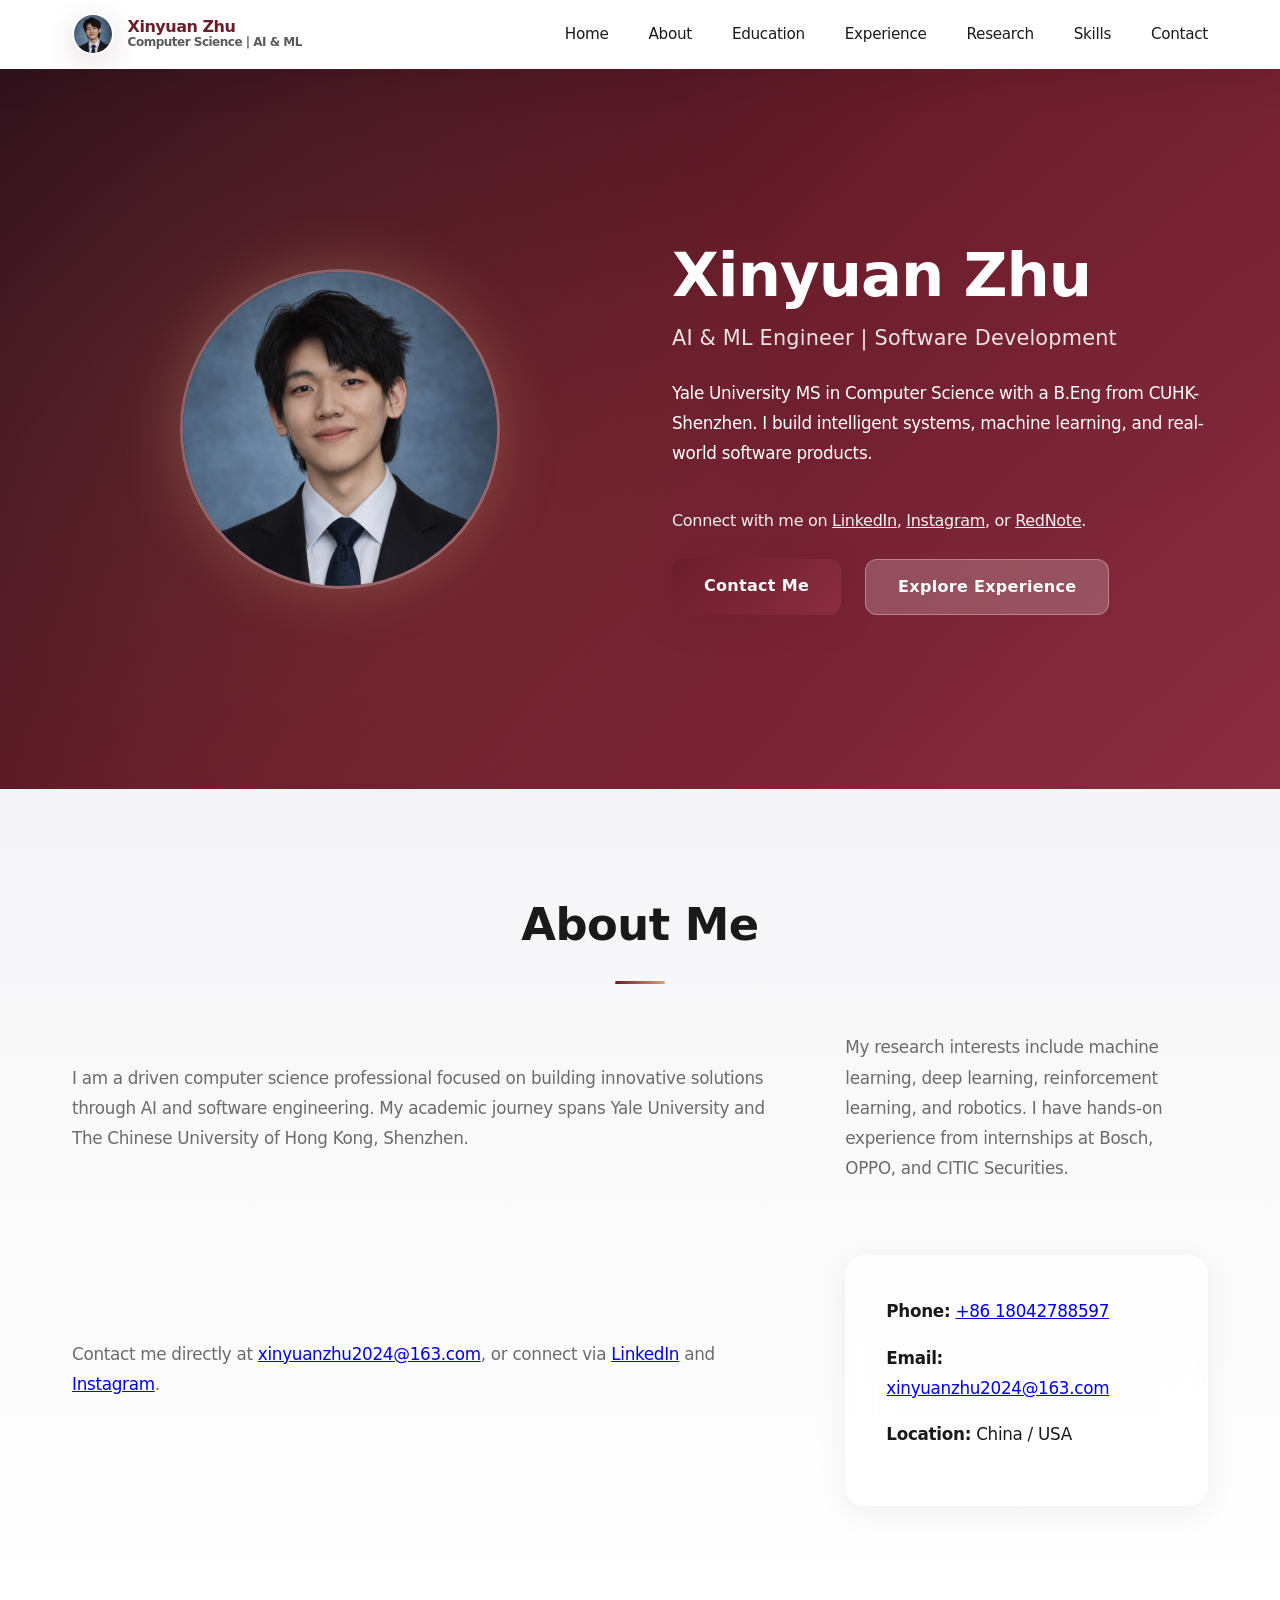
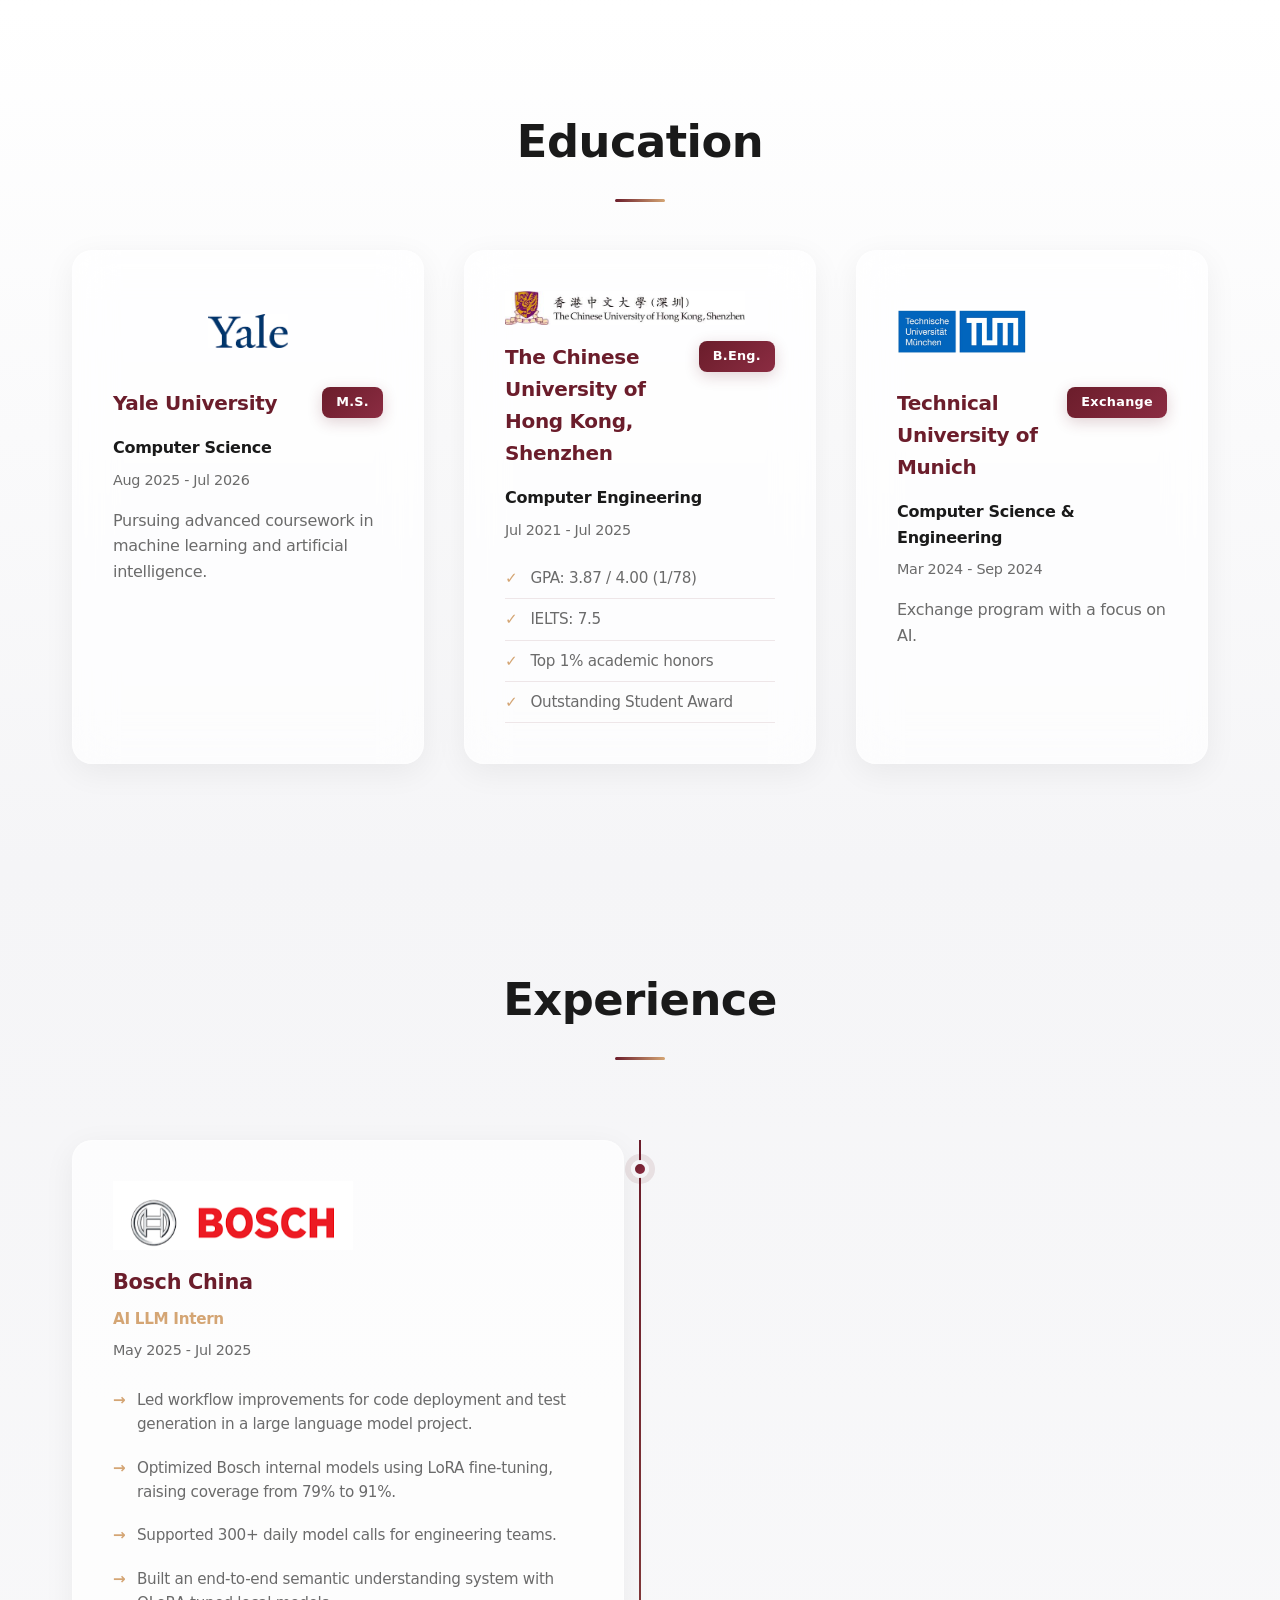
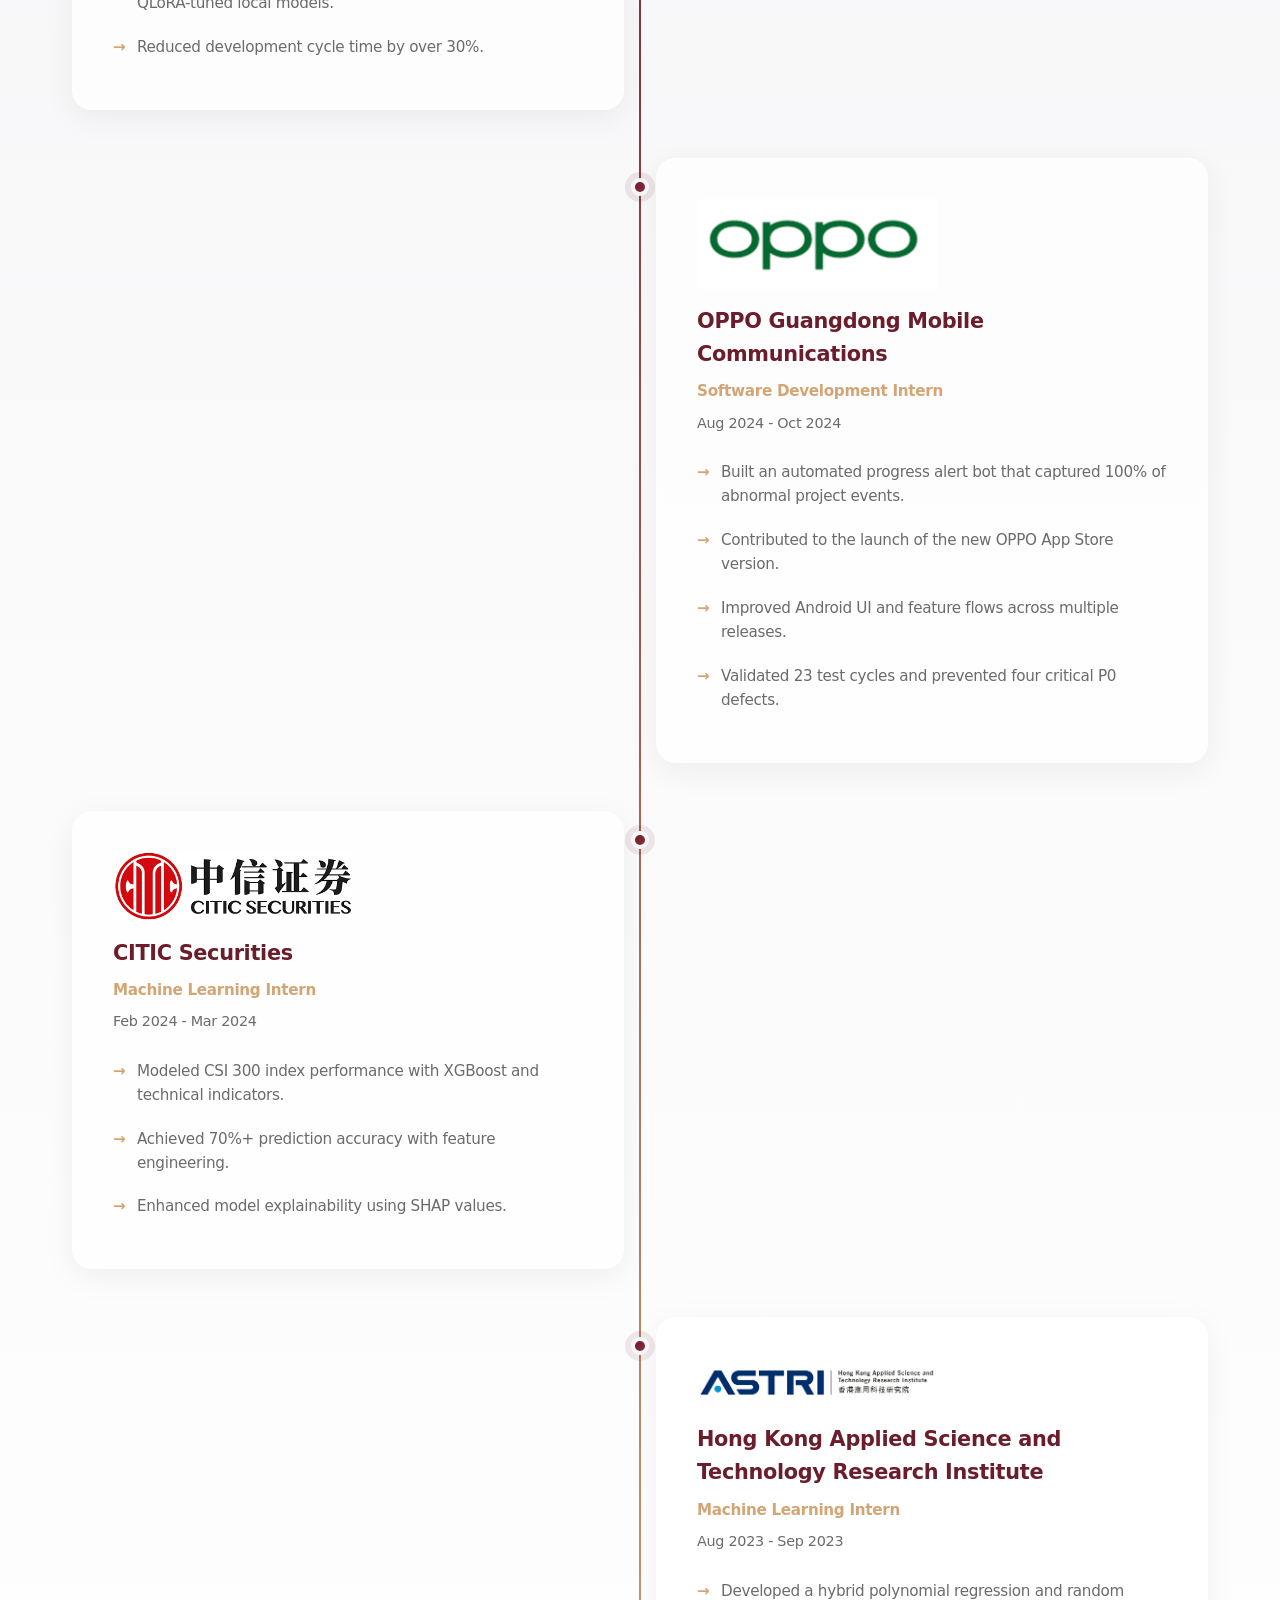
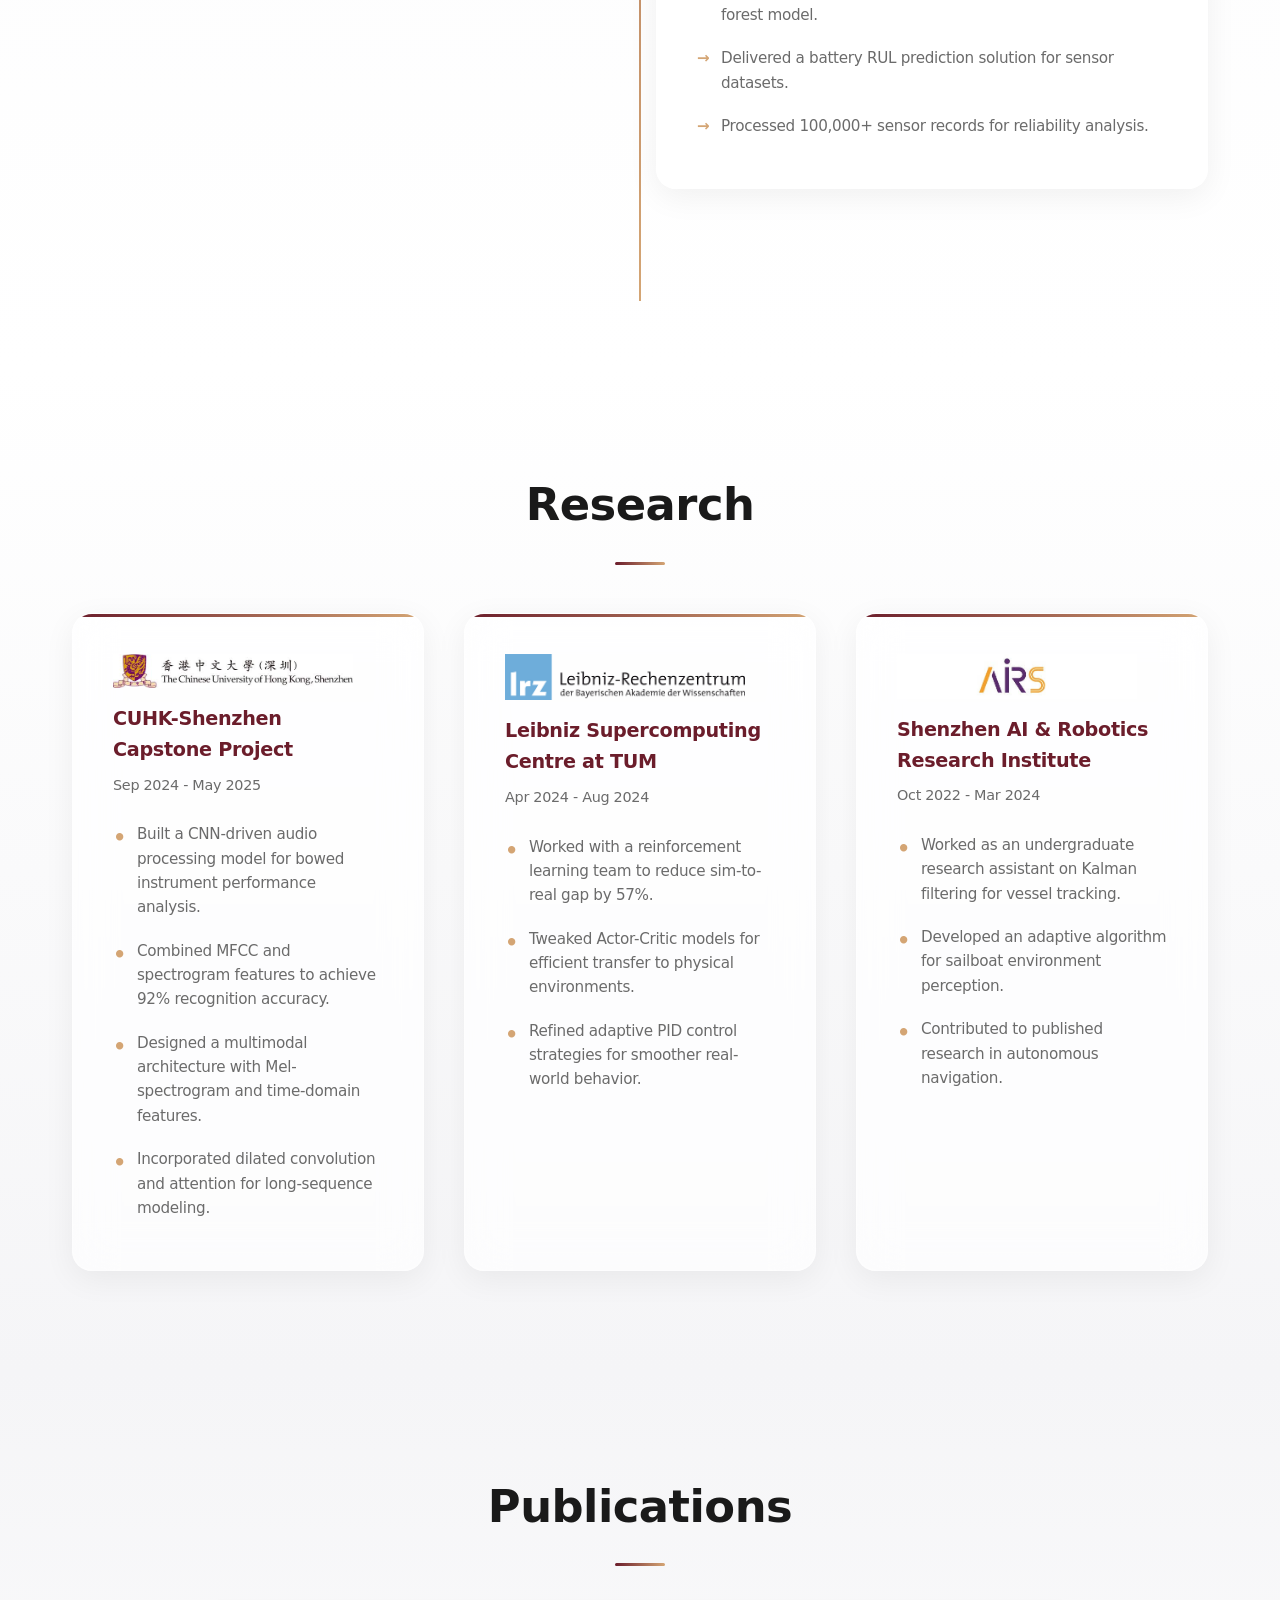
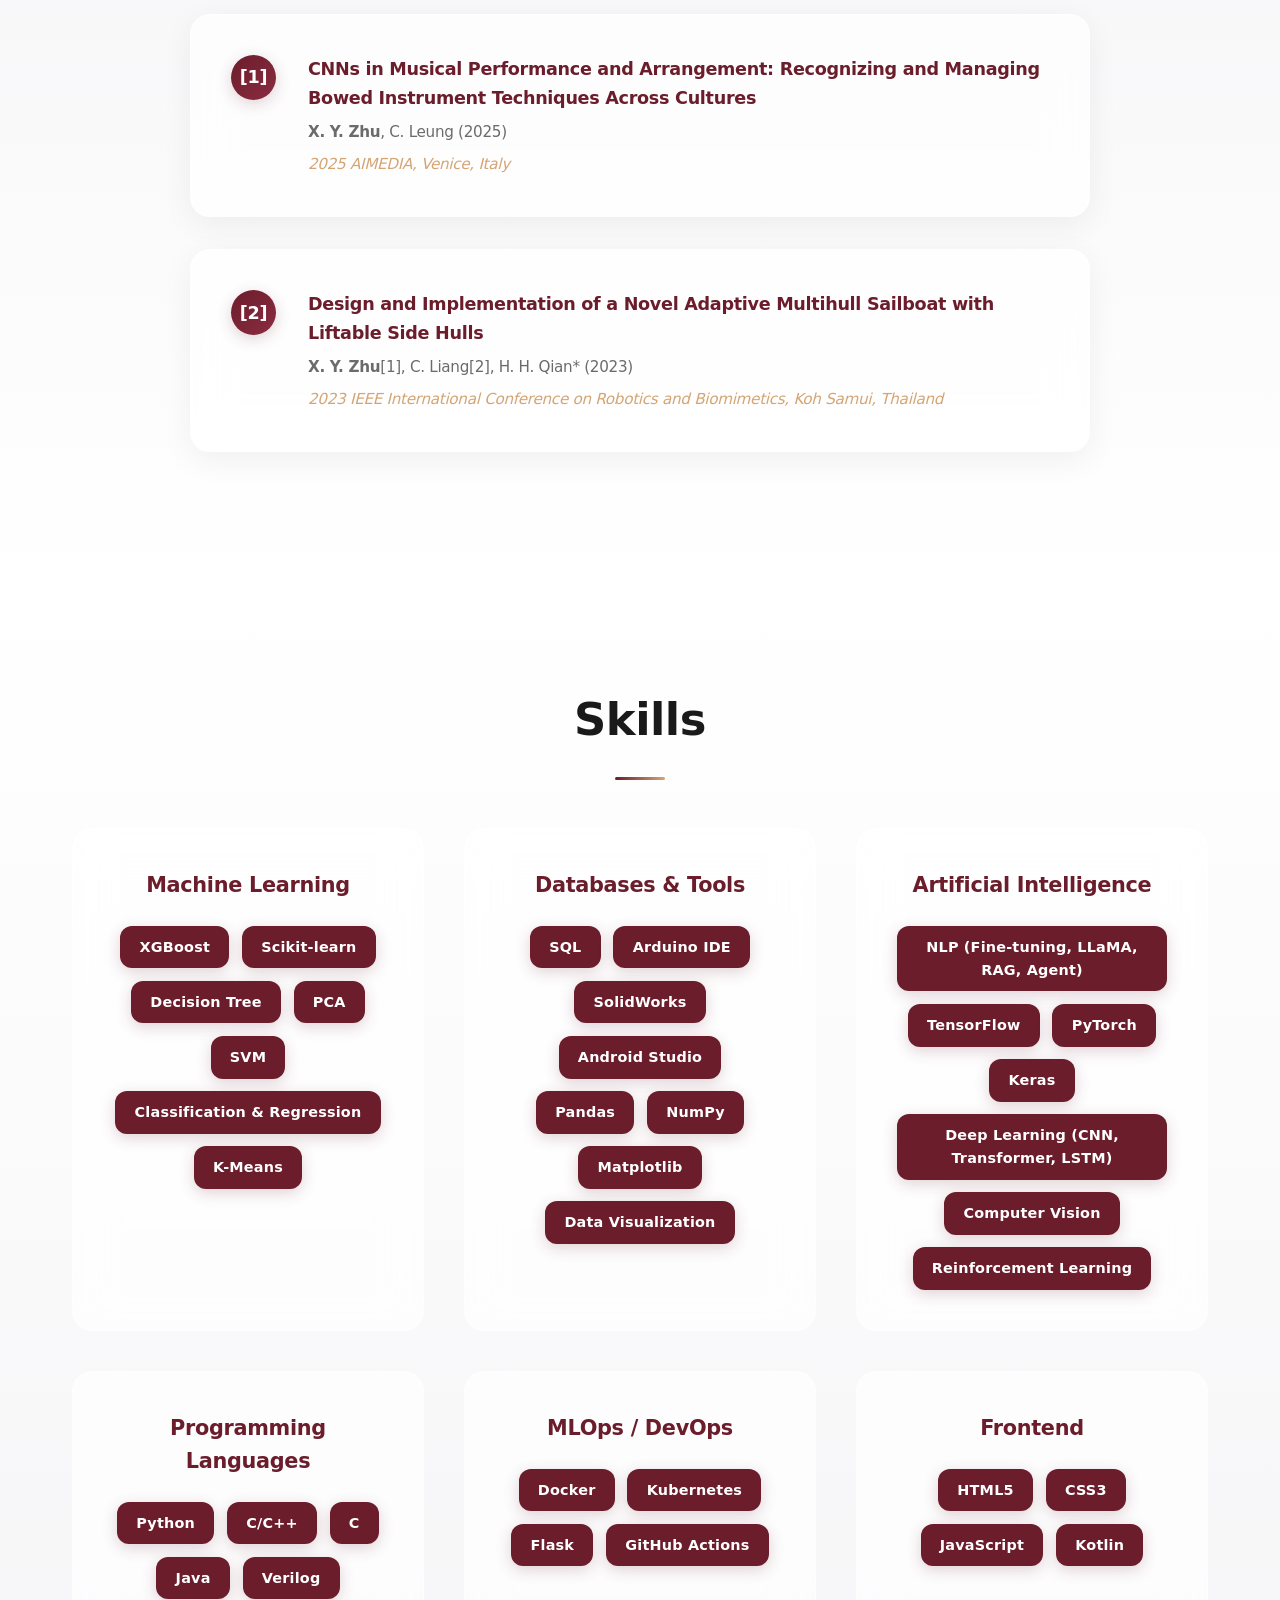
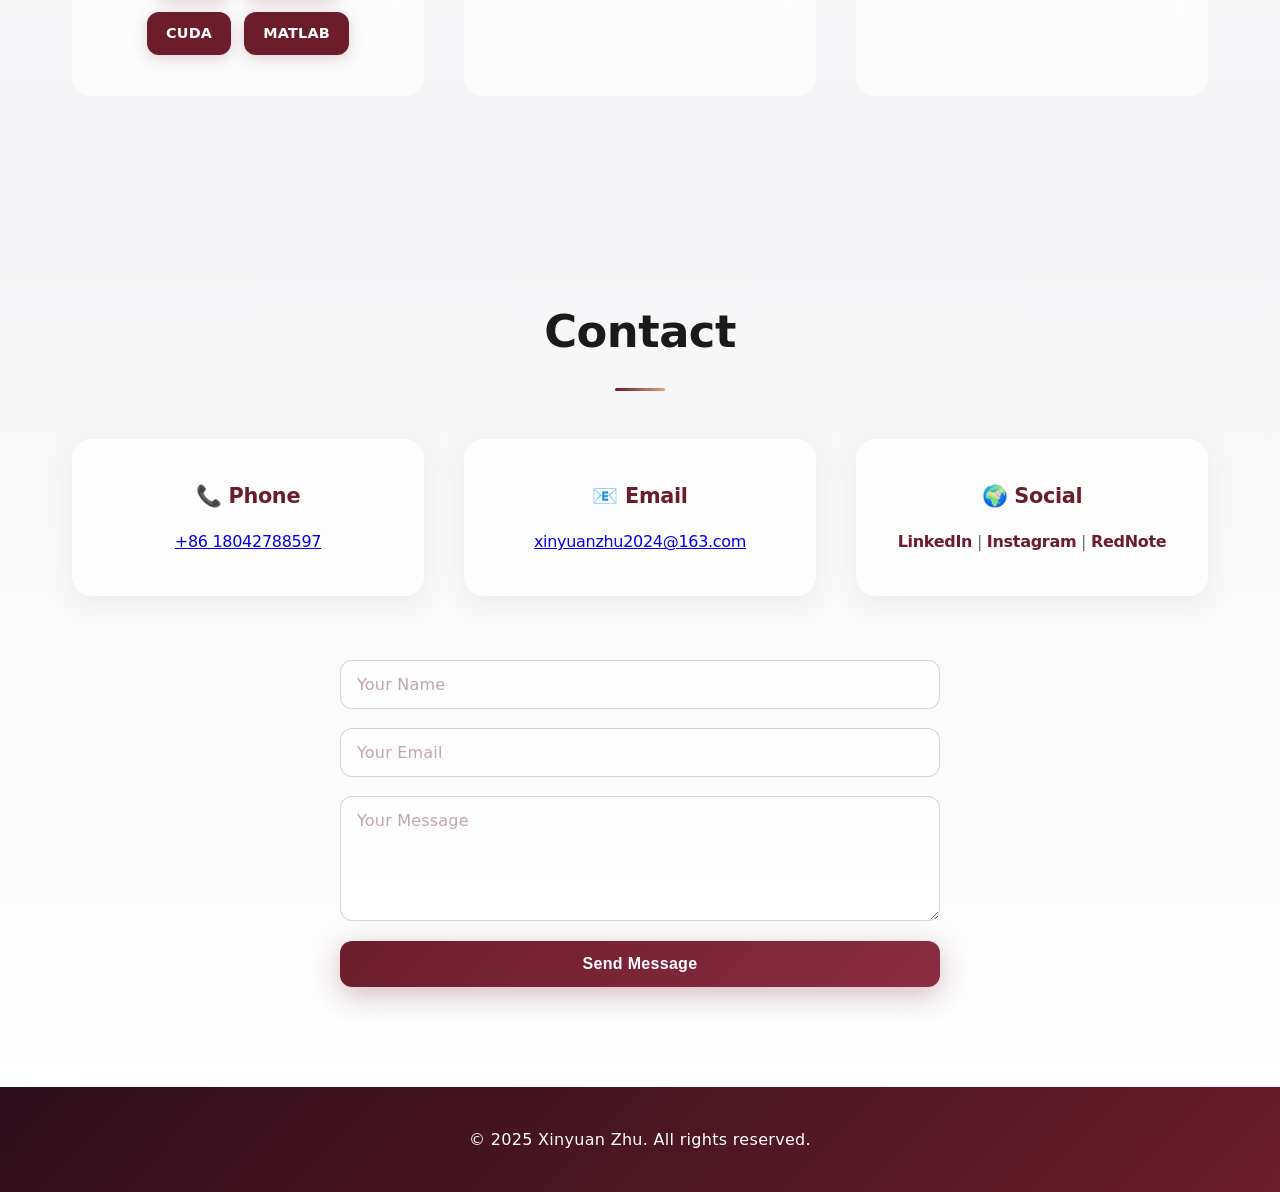
==== index.html @ b2510c17 "upload version 1" ====
<!DOCTYPE html>
<html lang="en">
<head>
    <meta charset="UTF-8">
    <meta name="viewport" content="width=device-width, initial-scale=1.0">
    <title>Xinyuan Zhu | Software Engineer & AI Researcher</title>
    <link rel="stylesheet" href="assets/styles.css">
</head>
<body>
    <!-- Navigation -->
    <nav class="navbar">
        <div class="nav-container">
            <a href="#home" class="nav-brand">
                <img src="images/profile.jpg" alt="Xinyuan Zhu" class="nav-avatar" onerror="this.style.display='none'; this.nextElementSibling.style.display='flex';">
                <div class="nav-brand-text">
                    <span class="nav-name">Xinyuan Zhu</span>
                    <span class="nav-role">Computer Science | AI & ML</span>
                </div>
            </a>
            <ul class="nav-menu">
                <li><a href="#home" class="nav-link">Home</a></li>
                <li><a href="#about" class="nav-link">About</a></li>
                <li><a href="#education" class="nav-link">Education</a></li>
                <li><a href="#experience" class="nav-link">Experience</a></li>
                <li><a href="#research" class="nav-link">Research</a></li>
                <li><a href="#skills" class="nav-link">Skills</a></li>
                <li><a href="#contact" class="nav-link">Contact</a></li>
            </ul>
            <div class="hamburger">
                <span></span>
                <span></span>
                <span></span>
            </div>
        </div>
    </nav>

    <!-- Hero Section -->
    <section id="home" class="hero">
        <div class="hero-content">
            <div class="hero-image">
                <div class="avatar-frame">
                    <img src="images/profile.jpg" alt="Xinyuan Zhu" class="profile-pic" onerror="this.style.display='none'; this.nextElementSibling.style.display='flex';">
                    <div class="avatar-placeholder" style="display:none;">
                        <span>XZ</span>
                    </div>
                </div>
            </div>
            <div class="hero-text">
                <h1 class="hero-title">Xinyuan Zhu</h1>
                <p class="hero-tagline">AI & ML Engineer | Software Development</p>
                <p class="hero-description">
                    Yale University MS in Computer Science with a B.Eng from CUHK-Shenzhen. I build intelligent systems, machine learning, and real-world software products.
                </p>
                <p class="hero-links">
                    Connect with me on <a href="https://www.linkedin.com/in/xinyuan-jacob-zhu-3a6934273/" target="_blank" rel="noopener noreferrer">LinkedIn</a>, <a href="https://www.instagram.com/jacobzhu66/" target="_blank" rel="noopener noreferrer">Instagram</a>, or <a href="https://www.xiaohongshu.com/user/profile/60c16b480000000001000267?xsec_token=ABTmZ0Op8PPglmPBaZB1a74RVVqLVq_K4Z7UMDhUHX3w0%3D&xsec_source=pc_search" target="_blank" rel="noopener noreferrer">RedNote</a>.
                </p>
                <div class="hero-buttons">
                    <a href="#contact" class="btn btn-primary">Contact Me</a>
                    <a href="#experience" class="btn btn-secondary">Explore Experience</a>
                </div>
            </div>
        </div>
    </section>

    <!-- About Section -->
    <section id="about" class="about">
        <div class="container">
            <h2 class="section-title">About Me</h2>
            <div class="about-content">
                <p>
                    I am a driven computer science professional focused on building innovative solutions through AI and software engineering. My academic journey spans Yale University and The Chinese University of Hong Kong, Shenzhen.
                </p>
                <p>
                    My research interests include machine learning, deep learning, reinforcement learning, and robotics. I have hands-on experience from internships at Bosch, OPPO, and CITIC Securities.
                </p>
                <p class="about-contact">
                    Contact me directly at <a href="mailto:xinyuanzhu2024@163.com">xinyuanzhu2024@163.com</a>, or connect via <a href="https://www.linkedin.com/in/xinyuan-jacob-zhu-3a6934273/" target="_blank" rel="noopener noreferrer">LinkedIn</a> and <a href="https://www.instagram.com/jacobzhu66/" target="_blank" rel="noopener noreferrer">Instagram</a>.
                </p>
                <div class="contact-info">
                    <p><strong>Phone:</strong> <a href="tel:+8618042788597">+86 18042788597</a></p>
                    <p><strong>Email:</strong> <a href="mailto:xinyuanzhu2024@163.com">xinyuanzhu2024@163.com</a></p>
                    <p><strong>Location:</strong> China / USA</p>
                </div>
            </div>
        </div>
    </section>

    <!-- Education -->
    <section id="education" class="education">
        <div class="container">
            <h2 class="section-title">Education</h2>
            <div class="education-grid">
                <div class="education-card">
                    <div class="card-logo card-logo--center">
                            <img src="images/logo-yale.png" alt="Yale logo" class="org-logo  org-logo--center"style="--org-logo-width: 80px; --org-logo-height: 80px;" onerror="this.style.display='none'; this.nextElementSibling.style.display='flex';">
                        <div class="logo-fallback">Yale</div>
                    </div>
                    <div class="education-header">
                        <h3>Yale University</h3>
                        <span class="degree">M.S.</span>
                    </div>
                    <p class="major">Computer Science</p>
                    <p class="dates">Aug 2025 - Jul 2026</p>
                    <p class="description">Pursuing advanced coursework in machine learning and artificial intelligence.</p>
                </div>

                <div class="education-card">
                    <div class="card-logo">
                            <img src="images/logo-cuhk.png" alt="CUHK Shenzhen logo" class="org-logo org-logo--large" onerror="this.style.display='none'; this.nextElementSibling.style.display='flex';">
                        <div class="logo-fallback">CUHK</div>
                    </div>
                    <div class="education-header">
                        <h3>The Chinese University of Hong Kong, Shenzhen</h3>
                        <span class="degree">B.Eng.</span>
                    </div>
                    <p class="major">Computer Engineering</p>
                    <p class="dates">Jul 2021 - Jul 2025</p>
                    <ul class="highlights">
                        <li>GPA: 3.87 / 4.00 (1/78)</li>
                        <li>IELTS: 7.5</li>
                        <li>Top 1% academic honors</li>
                        <li>Outstanding Student Award</li>
                    </ul>
                </div>

                <div class="education-card">
                    <div class="card-logo">
                            <img src="images/logo-tum.png" alt="TUM logo" class="org-logo org-logo--large" style="--org-logo-width: 130px; --org-logo-height: 80px;"onerror="this.style.display='none'; this.nextElementSibling.style.display='flex';">
                        <div class="logo-fallback">TUM</div>
                    </div>
                    <div class="education-header">
                        <h3>Technical University of Munich</h3>
                        <span class="degree">Exchange</span>
                    </div>
                    <p class="major">Computer Science & Engineering</p>
                    <p class="dates">Mar 2024 - Sep 2024</p>
                    <p class="description">Exchange program with a focus on AI.</p>
                </div>
            </div>
        </div>
    </section>

    <!-- Experience -->
    <section id="experience" class="experience">
        <div class="container">
            <h2 class="section-title">Experience</h2>
            <div class="timeline">
                <div class="timeline-item">
                    <div class="timeline-marker"></div>
                    <div class="timeline-content">
                        <div class="card-logo">
                               <img src="images/logo-bosch.png" alt="Bosch logo" class="org-logo org-logo--large" onerror="this.style.display='none'; this.nextElementSibling.style.display='flex';">
                            <div class="logo-fallback">Bosch</div>
                        </div>
                        <div class="exp-header">
                            <h3>Bosch China</h3>
                            <span class="exp-title">AI LLM Intern</span>
                            <span class="exp-date">May 2025 - Jul 2025</span>
                        </div>
                        <ul class="exp-details">
                            <li>Led workflow improvements for code deployment and test generation in a large language model project.</li>
                            <li>Optimized Bosch internal models using LoRA fine-tuning, raising coverage from 79% to 91%.</li>
                            <li>Supported 300+ daily model calls for engineering teams.</li>
                            <li>Built an end-to-end semantic understanding system with QLoRA-tuned local models.</li>
                            <li>Reduced development cycle time by over 30%.</li>
                        </ul>
                    </div>
                </div>

                <div class="timeline-item">
                    <div class="timeline-marker"></div>
                    <div class="timeline-content">
                        <div class="card-logo">
                               <img src="images/logo-oppo.png" alt="OPPO logo" class="org-logo org-logo--large" onerror="this.style.display='none'; this.nextElementSibling.style.display='flex';">
                            <div class="logo-fallback">OPPO</div>
                        </div>
                        <div class="exp-header">
                            <h3>OPPO Guangdong Mobile Communications</h3>
                            <span class="exp-title">Software Development Intern</span>
                            <span class="exp-date">Aug 2024 - Oct 2024</span>
                        </div>
                        <ul class="exp-details">
                            <li>Built an automated progress alert bot that captured 100% of abnormal project events.</li>
                            <li>Contributed to the launch of the new OPPO App Store version.</li>
                            <li>Improved Android UI and feature flows across multiple releases.</li>
                            <li>Validated 23 test cycles and prevented four critical P0 defects.</li>
                        </ul>
                    </div>
                </div>

                <div class="timeline-item">
                    <div class="timeline-marker"></div>
                    <div class="timeline-content">
                        <div class="card-logo">
                               <img src="images/logo-citic.png" alt="CITIC Securities logo" class="org-logo org-logo--large" onerror="this.style.display='none'; this.nextElementSibling.style.display='flex';">
                            <div class="logo-fallback">CITIC</div>
                        </div>
                        <div class="exp-header">
                            <h3>CITIC Securities</h3>
                            <span class="exp-title">Machine Learning Intern</span>
                            <span class="exp-date">Feb 2024 - Mar 2024</span>
                        </div>
                        <ul class="exp-details">
                            <li>Modeled CSI 300 index performance with XGBoost and technical indicators.</li>
                            <li>Achieved 70%+ prediction accuracy with feature engineering.</li>
                            <li>Enhanced model explainability using SHAP values.</li>
                        </ul>
                    </div>
                </div>

                <div class="timeline-item">
                    <div class="timeline-marker"></div>
                    <div class="timeline-content">
                        <div class="card-logo">
                               <img src="images/logo-astri.png" alt="ASTRI logo" class="org-logo org-logo--large" onerror="this.style.display='none'; this.nextElementSibling.style.display='flex';">
                            <div class="logo-fallback">ASTRI</div>
                        </div>
                        <div class="exp-header">
                            <h3>Hong Kong Applied Science and Technology Research Institute</h3>
                            <span class="exp-title">Machine Learning Intern</span>
                            <span class="exp-date">Aug 2023 - Sep 2023</span>
                        </div>
                        <ul class="exp-details">
                            <li>Developed a hybrid polynomial regression and random forest model.</li>
                            <li>Delivered a battery RUL prediction solution for sensor datasets.</li>
                            <li>Processed 100,000+ sensor records for reliability analysis.</li>
                        </ul>
                    </div>
                </div>
            </div>
        </div>
    </section>

    <!-- Research -->
    <section id="research" class="research">
        <div class="container">
            <h2 class="section-title">Research</h2>
            <div class="research-grid">
                <div class="research-card">
                    <div class="card-logo">
                        <img src="images/logo-cuhk.png" alt="CUHK Shenzhen logo" class="org-logo org-logo--large" onerror="this.style.display='none'; this.nextElementSibling.style.display='flex';">
                        <div class="logo-fallback">CUHK</div>
                    </div>
                    <h3>CUHK-Shenzhen Capstone Project</h3>
                    <p class="dates">Sep 2024 - May 2025</p>
                    <ul>
                        <li>Built a CNN-driven audio processing model for bowed instrument performance analysis.</li>
                        <li>Combined MFCC and spectrogram features to achieve 92% recognition accuracy.</li>
                        <li>Designed a multimodal architecture with Mel-spectrogram and time-domain features.</li>
                        <li>Incorporated dilated convolution and attention for long-sequence modeling.</li>
                    </ul>
                </div>

                <div class="research-card">
                    <div class="card-logo">
                        <img src="images/logo-leib.png" alt="TUM logo" class="org-logo org-logo--large" onerror="this.style.display='none'; this.nextElementSibling.style.display='flex';">
                        <div class="logo-fallback">TUM</div>
                    </div>
                    <h3>Leibniz Supercomputing Centre at TUM</h3>
                    <p class="dates">Apr 2024 - Aug 2024</p>
                    <ul>
                        <li>Worked with a reinforcement learning team to reduce sim-to-real gap by 57%.</li>
                        <li>Tweaked Actor-Critic models for efficient transfer to physical environments.</li>
                        <li>Refined adaptive PID control strategies for smoother real-world behavior.</li>
                    </ul>
                </div>

                <div class="research-card">
                    <div class="card-logo">
                        <img src="images/logo-ai.png" alt="AI Institute logo" class="org-logo org-logo--large" onerror="this.style.display='none'; this.nextElementSibling.style.display='flex';">
                        <div class="logo-fallback">AI Institute</div>
                    </div>
                    <h3>Shenzhen AI & Robotics Research Institute</h3>
                    <p class="dates">Oct 2022 - Mar 2024</p>
                    <ul>
                        <li>Worked as an undergraduate research assistant on Kalman filtering for vessel tracking.</li>
                        <li>Developed an adaptive algorithm for sailboat environment perception.</li>
                        <li>Contributed to published research in autonomous navigation.</li>
                    </ul>
                </div>
            </div>
        </div>
    </section>

    <!-- Publications -->
    <section id="papers" class="papers">
        <div class="container">
            <h2 class="section-title">Publications</h2>
            <div class="papers-list">
                <div class="paper-item">
                    <div class="paper-number">[1]</div>
                    <div class="paper-content">
                        <h4>CNNs in Musical Performance and Arrangement: Recognizing and Managing Bowed Instrument Techniques Across Cultures</h4>
                        <p class="authors"><strong>X. Y. Zhu</strong>, C. Leung (2025)</p>
                        <p class="venue">2025 AIMEDIA, Venice, Italy</p>
                    </div>
                </div>

                <div class="paper-item">
                    <div class="paper-number">[2]</div>
                    <div class="paper-content">
                        <h4>Design and Implementation of a Novel Adaptive Multihull Sailboat with Liftable Side Hulls</h4>
                        <p class="authors"><strong>X. Y. Zhu</strong>[1], C. Liang[2], H. H. Qian* (2023)</p>
                        <p class="venue">2023 IEEE International Conference on Robotics and Biomimetics, Koh Samui, Thailand</p>
                    </div>
                </div>
            </div>
        </div>
    </section>

    <!-- Skills -->
    <section id="skills" class="skills">
        <div class="container">
            <h2 class="section-title">Skills</h2>
            <div class="skills-grid">

                 <div class="skill-category">
                    <h3>Machine Learning</h3>
                    <div class="skill-tags">
                        
                        <span class="skill-tag">XGBoost</span>
                        <span class="skill-tag">Scikit-learn</span>
                        <span class="skill-tag">Decision Tree</span>
                        <span class="skill-tag">PCA</span>
                        <span class="skill-tag">SVM</span>
                        <span class="skill-tag">Classification & Regression</span>
                        <span class="skill-tag">K-Means</span>
                    </div>
                </div>
                

                <div class="skill-category">
                    <h3>Databases & Tools</h3>
                    <div class="skill-tags">
                        <span class="skill-tag">SQL</span>
                        <span class="skill-tag">Arduino IDE</span>
                        <span class="skill-tag">SolidWorks</span>
                        <span class="skill-tag">Android Studio</span>
                        <span class="skill-tag">Pandas</span>
                        <span class="skill-tag">NumPy</span>
                        <span class="skill-tag">Matplotlib</span>
                        <span class="skill-tag">Data Visualization</span>
                    </div>
                </div>

                <div class="skill-category">
                    <h3>Artificial Intelligence</h3>
                    <div class="skill-tags">
                        <span class="skill-tag">NLP (Fine-tuning, LLaMA, RAG, Agent)</span>
                        <span class="skill-tag">TensorFlow</span>
                        <span class="skill-tag">PyTorch</span>
                         <span class="skill-tag">Keras</span>
                        <span class="skill-tag">Deep Learning (CNN, Transformer, LSTM)</span>
                        <span class="skill-tag">Computer Vision</span>
                        <span class="skill-tag">Reinforcement Learning</span>
                    </div>
                </div>

               <div class="skill-category">
                    <h3>Programming Languages</h3>
                    <div class="skill-tags">
                        <span class="skill-tag">Python</span>
                        <span class="skill-tag">C/C++</span>
                        <span class="skill-tag">C</span>
                        <span class="skill-tag">Java</span>
                        <span class="skill-tag">Verilog</span>
                        <span class="skill-tag">CUDA</span>
                        <span class="skill-tag">MATLAB</span>
                        
                    </div>
                </div>

                <div class="skill-category">
                    <h3>MLOps / DevOps</h3>
                    <div class="skill-tags">
                        <span class="skill-tag">Docker</span>
                        <span class="skill-tag">Kubernetes</span>
                        <span class="skill-tag">Flask</span>
                        <span class="skill-tag">GitHub Actions</span>
                    </div>
                </div>

                <div class="skill-category">
                    <h3>Frontend</h3>
                    <div class="skill-tags">
                        <span class="skill-tag">HTML5</span>
                        <span class="skill-tag">CSS3</span>
                        <span class="skill-tag">JavaScript</span>
                        <span class="skill-tag">Kotlin</span>
                    </div>
                </div>
            </div>
        </div>
    </section>

    <!-- Contact -->
    <section id="contact" class="contact">
        <div class="container">
            <h2 class="section-title">Contact</h2>
            <div class="contact-content">
                <div class="contact-info-box">
                    <h3>📞 Phone</h3>
                    <p><a href="tel:+8618042788597">+86 18042788597</a></p>
                </div>
                <div class="contact-info-box">
                    <h3>📧 Email</h3>
                    <p><a href="mailto:xinyuanzhu2024@163.com">xinyuanzhu2024@163.com</a></p>
                </div>
                <div class="contact-info-box">
                    <h3>🌍 Social</h3>
                    <p>
                        <a href="https://www.linkedin.com/in/xinyuan-jacob-zhu-3a6934273/" class="social-link" target="_blank" rel="noopener noreferrer">LinkedIn</a> |
                        <a href="https://www.instagram.com/jacobzhu66/" class="social-link" target="_blank" rel="noopener noreferrer">Instagram</a> |
                        <a href="https://www.xiaohongshu.com/user/profile/60c16b480000000001000267?xsec_token=ABTmZ0Op8PPglmPBaZB1a74RVVqLVq_K4Z7UMDhUHX3w0%3D&xsec_source=pc_search" class="social-link" target="_blank" rel="noopener noreferrer">RedNote</a>
                    </p>
                </div>
            </div>
            <form class="contact-form" action="mailto:xinyuanzhu2024@163.com?subject=Website%20Contact" method="post" enctype="text/plain" target="_blank">
                <input type="text" name="Name" placeholder="Your Name" required>
                <input type="email" name="Email" placeholder="Your Email" required>
                <textarea name="Message" placeholder="Your Message" rows="5" required></textarea>
                <button type="submit" class="btn btn-primary">Send Message</button>
            </form>
        </div>
    </section>

    <!-- Footer -->
    <footer class="footer">
        <div class="container">
            <p>&copy; 2025 Xinyuan Zhu. All rights reserved.</p>
        </div>
    </footer>

    <script src="assets/script.js"></script>
</body>
</html>
---- assets/styles.css ----
/* 全局变量和重置 */
* {
    margin: 0;
    padding: 0;
    box-sizing: border-box;
}

:root {
    --primary-color: #6b1d2b;          /* 勃艮第红 */
    --primary-light: #8b2c42;          /* 浅勃艮第红 */
    --primary-dark: #4a1220;           /* 深勃艮第红 */
    --secondary-color: #a13c52;        /* 次要勃艮第红 */
    --accent-color: #d4a574;           /* 黄金色 */
    --text-dark: #1a1a1a;
    --text-light: #6b6b6b;
    --bg-light: #f5f5f7;
    --bg-white: #ffffff;
    --glass-light: rgba(255, 255, 255, 0.7);
    --glass-dark: rgba(107, 29, 43, 0.1);
    --shadow: 0 10px 40px rgba(0, 0, 0, 0.08);
    --shadow-lg: 0 20px 60px rgba(0, 0, 0, 0.12);
    --shadow-xl: 0 30px 80px rgba(0, 0, 0, 0.15);
    --transition: all 0.4s cubic-bezier(0.34, 1.56, 0.64, 1);
    --transition-smooth: all 0.35s ease-out;
}

html {
    scroll-behavior: smooth;
}

body {
    font-family: -apple-system, BlinkMacSystemFont, "Segoe UI", "Helvetica Neue", system-ui, sans-serif;
    color: var(--text-dark);
    background-color: var(--bg-white);
    line-height: 1.6;
    overflow-x: hidden;
    letter-spacing: -0.3px;
}

/* 导航栏 - Apple 液态玻璃风格 */
.navbar {
    background: var(--glass-light);
    backdrop-filter: blur(20px) saturate(180%);
    -webkit-backdrop-filter: blur(20px) saturate(180%);
    border-bottom: 1px solid rgba(255, 255, 255, 0.18);
    padding: 0.8rem 0;
    position: sticky;
    top: 0;
    z-index: 1000;
    box-shadow: var(--shadow);
    animation: slideDown 0.6s cubic-bezier(0.34, 1.56, 0.64, 1);
}

@keyframes slideDown {
    from {
        opacity: 0;
        transform: translateY(-30px);
    }
    to {
        opacity: 1;
        transform: translateY(0);
    }
}

.nav-container {
    max-width: 1200px;
    margin: 0 auto;
    display: flex;
    justify-content: space-between;
    align-items: center;
    padding: 0 2rem;
}

.nav-brand {
    display: inline-flex;
    align-items: center;
    gap: 0.85rem;
    font-size: 1.2rem;
    font-weight: 600;
    color: var(--primary-color);
    letter-spacing: -0.5px;
    text-decoration: none;
    transition: var(--transition-smooth);
}

.nav-brand:hover {
    color: var(--primary-light);
    transform: scale(1.02);
}

.card-logo {
    display: flex;
    align-items: center;
    gap: 0.9rem;
    margin-bottom: 1rem;
    /* prevent the logo container from shrinking when space is tight */
    flex: 0 0 auto;
}

.org-logo {
    /* width/height can be manually controlled via CSS variables or inline style */
    width: var(--org-logo-width, 220px) !important;
    height: var(--org-logo-height, auto) !important;
    max-width: var(--org-logo-max-width, 100%) !important;
    max-height: var(--org-logo-max-height, 240px) !important;
    object-fit: contain;
    display: block;
    border-radius: 0;
    background: transparent;
    border: none;
    padding: 0;
    box-shadow: none;
}

/* Convenience helper classes */
.org-logo--small { --org-logo-width: 120px; }
.org-logo--medium { --org-logo-width: 180px; }
.org-logo--large { --org-logo-width: 240px; }
.org-logo--xlarge { --org-logo-width: 320px; }

/* Center logo inside its wrapper */
.org-logo--center {
    margin-left: auto;
    margin-right: auto;
}

/* Force-fill helper: use when you want the image to fill and crop to the box */
.org-logo--fill {
    object-fit: cover !important;
}

/* Convenience classes to control logo width from the wrapper */
.card-logo--small { --org-logo-width: 120px; }
.card-logo--medium { --org-logo-width: 180px; }
.card-logo--large { --org-logo-width: 240px; }
.card-logo--xlarge { --org-logo-width: 320px; }
.card-logo--center {
    justify-content: center;
}

.logo-fallback {
    display: none;
    min-width: 44px;
    min-height: 44px;
    align-items: center;
    justify-content: center;
    border-radius: 14px;
    background: rgba(255, 255, 255, 0.15);
    color: var(--bg-white);
    font-size: 0.95rem;
    font-weight: 700;
    letter-spacing: 0.14em;
    text-transform: uppercase;
    text-align: center;
    padding: 0.8rem;
    border: 1px solid rgba(255, 255, 255, 0.18);
}

.social-link {
    color: var(--primary-color);
    font-weight: 600;
    text-decoration: none;
    transition: color 0.3s ease;
}

.social-link:hover {
    color: var(--primary-light);
}

.nav-avatar {
    width: 42px;
    height: 42px;
    border-radius: 50%;
    object-fit: cover;
    border: 2px solid rgba(255, 255, 255, 0.42);
    box-shadow: 0 8px 30px rgba(107, 29, 43, 0.15);
    background: rgba(255, 255, 255, 0.12);
}

.nav-brand-text {
    display: flex;
    flex-direction: column;
    line-height: 1.1;
}

.nav-name {
    font-size: 1rem;
    font-weight: 700;
}

.nav-role {
    font-size: 0.75rem;
    color: rgba(26, 26, 26, 0.72);
}

.nav-menu {
    display: flex;
    list-style: none;
    gap: 2.5rem;
}

.nav-link {
    color: var(--text-dark);
    text-decoration: none;
    font-weight: 500;
    font-size: 0.95rem;
    transition: var(--transition-smooth);
    position: relative;
    padding: 0.5rem 0;
}

.nav-link:hover {
    color: var(--primary-color);
}

.nav-link::after {
    content: '';
    position: absolute;
    width: 0;
    height: 2px;
    bottom: -5px;
    left: 0;
    background: linear-gradient(90deg, var(--primary-color), var(--accent-color));
    transition: width 0.4s cubic-bezier(0.34, 1.56, 0.64, 1);
}

.nav-link:hover::after {
    width: 100%;
}

.hamburger {
    display: none;
    flex-direction: column;
    cursor: pointer;
}

.hamburger span {
    width: 25px;
    height: 3px;
    background-color: var(--bg-white);
    margin: 5px 0;
    transition: var(--transition);
    border-radius: 2px;
}

/* Hero Section - Apple 风格 */
.hero {
    background: linear-gradient(135deg, #2c0e1a 0%, #6b1d2b 50%, #8b2c42 100%);
    color: var(--bg-white);
    padding: 100px 0;
    min-height: 80vh;
    display: flex;
    align-items: center;
    position: relative;
    overflow: hidden;
}

.hero::before {
    content: '';
    position: absolute;
    top: 0;
    left: 0;
    right: 0;
    bottom: 0;
    background: radial-gradient(circle at 20% 50%, rgba(212, 165, 116, 0.1) 0%, transparent 50%),
                radial-gradient(circle at 80% 80%, rgba(139, 44, 66, 0.1) 0%, transparent 50%);
    pointer-events: none;
}

.hero-content {
    max-width: 1200px;
    margin: 0 auto;
    padding: 0 2rem;
    display: grid;
    grid-template-columns: 1fr 1fr;
    gap: 4rem;
    align-items: center;
    position: relative;
    z-index: 1;
    animation: fadeInUp 0.8s cubic-bezier(0.34, 1.56, 0.64, 1) 0.2s both;
}

@keyframes fadeInUp {
    from {
        opacity: 0;
        transform: translateY(30px);
    }
    to {
        opacity: 1;
        transform: translateY(0);
    }
}

.hero-image {
    text-align: center;
    animation: floatImage 3s ease-in-out infinite;
}

.avatar-frame {
    display: inline-flex;
    position: relative;
    width: 100%;
    max-width: 360px;
    min-height: 360px;
    align-items: center;
    justify-content: center;
}

.avatar-placeholder {
    width: 320px;
    height: 320px;
    border-radius: 50%;
    background: rgba(255, 255, 255, 0.14);
    border: 3px solid rgba(255, 255, 255, 0.32);
    display: flex;
    align-items: center;
    justify-content: center;
    color: rgba(255, 255, 255, 0.96);
    font-size: 3rem;
    font-weight: 800;
    text-transform: uppercase;
    letter-spacing: 0.2em;
    box-shadow: 0 0 60px rgba(212, 165, 116, 0.25),
                inset 0 0 25px rgba(255, 255, 255, 0.1);
}

@keyframes floatImage {
    0%, 100% {
        transform: translateY(0px);
    }
    50% {
        transform: translateY(-20px);
    }
}

.profile-pic {
    width: 320px;
    height: 320px;
    border-radius: 50%;
    border: 3px solid rgba(255, 255, 255, 0.3);
    object-fit: cover;
    box-shadow: 0 0 60px rgba(212, 165, 116, 0.3),
                inset 0 0 30px rgba(255, 255, 255, 0.1);
    backdrop-filter: blur(10px);
    transition: transform 0.4s cubic-bezier(0.34, 1.56, 0.64, 1);
    animation: slideInLeft 0.8s cubic-bezier(0.34, 1.56, 0.64, 1) 0.3s both;
}

@keyframes slideInLeft {
    from {
        opacity: 0;
        transform: translateX(-50px);
    }
    to {
        opacity: 1;
        transform: translateX(0);
    }
}

.profile-pic:hover {
    transform: scale(1.05);
    box-shadow: 0 0 80px rgba(212, 165, 116, 0.5),
                inset 0 0 30px rgba(255, 255, 255, 0.2);
}

.hero-title {
    font-size: 3.8rem;
    font-weight: 700;
    margin-bottom: 0.5rem;
    letter-spacing: -1px;
    line-height: 1.1;
    animation: slideInRight 0.8s cubic-bezier(0.34, 1.56, 0.64, 1) 0.4s both;
}

.hero-tagline {
    display: block;
    font-size: 1.3rem;
    margin: 0.8rem 0 1.4rem;
    color: rgba(255, 255, 255, 0.88);
    font-weight: 400;
    letter-spacing: 0.2px;
}

.hero-links {
    margin-bottom: 1.6rem;
    font-size: 1rem;
    color: rgba(255, 255, 255, 0.92);
}

.hero-links a {
    color: rgba(255, 255, 255, 0.95);
    text-decoration: underline;
}

.hero-links a:hover {
    color: var(--accent-color);
}

@keyframes slideInRight {
    from {
        opacity: 0;
        transform: translateX(50px);
    }
    to {
        opacity: 1;
        transform: translateX(0);
    }
}

.chinese-name {
    display: block;
    font-size: 2.2rem;
    font-weight: 600;
    color: var(--accent-color);
    margin-top: 0.3rem;
    text-shadow: 0 2px 10px rgba(0, 0, 0, 0.1);
}

.hero-subtitle {
    font-size: 1.4rem;
    font-weight: 300;
    margin-bottom: 1.2rem;
    opacity: 0.95;
    letter-spacing: 0.5px;
    animation: fadeInUp 0.8s cubic-bezier(0.34, 1.56, 0.64, 1) 0.5s both;
}

.hero-description {
    font-size: 1.05rem;
    margin-bottom: 2.5rem;
    line-height: 1.8;
    opacity: 0.9;
    animation: fadeInUp 0.8s cubic-bezier(0.34, 1.56, 0.64, 1) 0.6s both;
}

.hero-buttons {
    display: flex;
    gap: 1.5rem;
    animation: fadeInUp 0.8s cubic-bezier(0.34, 1.56, 0.64, 1) 0.7s both;
}

/* 按钮样式 - Apple 风格 */
.btn {
    padding: 14px 32px;
    border: none;
    border-radius: 12px;
    font-size: 1rem;
    font-weight: 600;
    cursor: pointer;
    transition: var(--transition);
    text-decoration: none;
    display: inline-block;
    text-align: center;
    letter-spacing: 0.3px;
}

.btn-primary {
    background: linear-gradient(135deg, var(--primary-color), var(--primary-light));
    color: var(--bg-white);
    box-shadow: 0 8px 30px rgba(107, 29, 43, 0.3);
}

.btn-primary:hover {
    transform: translateY(-3px);
    box-shadow: 0 12px 40px rgba(107, 29, 43, 0.4);
    background: linear-gradient(135deg, var(--primary-light), var(--secondary-color));
}

.btn-primary:active {
    transform: translateY(-1px);
    box-shadow: 0 6px 20px rgba(107, 29, 43, 0.3);
}

.btn-secondary {
    background: rgba(255, 255, 255, 0.2);
    backdrop-filter: blur(10px);
    -webkit-backdrop-filter: blur(10px);
    color: var(--bg-white);
    border: 1.5px solid rgba(255, 255, 255, 0.3);
}

.btn-secondary:hover {
    background: rgba(255, 255, 255, 0.3);
    border-color: rgba(255, 255, 255, 0.5);
    transform: translateY(-3px);
    box-shadow: 0 12px 40px rgba(0, 0, 0, 0.15);
}

.btn-secondary:active {
    transform: translateY(-1px);
}

/* 通用容器 */
.container {
    max-width: 1200px;
    margin: 0 auto;
    padding: 0 2rem;
}

/* 标题样式 - Apple 现代风格 */
.section-title {
    font-size: 2.8rem;
    font-weight: 700;
    margin-bottom: 3rem;
    text-align: center;
    color: var(--text-dark);
    position: relative;
    padding-bottom: 1.5rem;
    letter-spacing: -0.5px;
    animation: slideInUp 0.6s cubic-bezier(0.34, 1.56, 0.64, 1);
}

@keyframes slideInUp {
    from {
        opacity: 0;
        transform: translateY(20px);
    }
    to {
        opacity: 1;
        transform: translateY(0);
    }
}

.section-title::after {
    content: '';
    position: absolute;
    width: 50px;
    height: 3px;
    background: linear-gradient(90deg, var(--primary-color), var(--accent-color));
    bottom: 0;
    left: 50%;
    transform: translateX(-50%);
    border-radius: 2px;
    animation: scaleX 0.8s cubic-bezier(0.34, 1.56, 0.64, 1) 0.2s both;
}

@keyframes scaleX {
    from {
        transform: translateX(-50%) scaleX(0);
    }
    to {
        transform: translateX(-50%) scaleX(1);
    }
}

/* 关于部分 */
.about {
    padding: 100px 0;
    background: linear-gradient(180deg, #f5f5f7 0%, #ffffff 100%);
    position: relative;
}

.about-content {
    display: grid;
    grid-template-columns: 2fr 1fr;
    gap: 3rem;
    align-items: center;
}

.about-content p {
    font-size: 1.05rem;
    color: var(--text-light);
    margin-bottom: 1.5rem;
    line-height: 1.8;
    animation: fadeInUp 0.6s cubic-bezier(0.34, 1.56, 0.64, 1) 0.2s both;
}

.contact-info {
    background: var(--glass-light);
    backdrop-filter: blur(20px) saturate(180%);
    -webkit-backdrop-filter: blur(20px) saturate(180%);
    padding: 2.5rem;
    border-radius: 20px;
    border: 1px solid rgba(255, 255, 255, 0.3);
    box-shadow: 0 8px 32px rgba(0, 0, 0, 0.06);
    transition: var(--transition-smooth);
    animation: fadeInUp 0.6s cubic-bezier(0.34, 1.56, 0.64, 1) 0.4s both;
}

.contact-info:hover {
    transform: translateY(-5px);
    box-shadow: 0 12px 40px rgba(0, 0, 0, 0.1);
    background: rgba(255, 255, 255, 0.85);
}

.contact-info p {
    margin-bottom: 1rem;
    color: var(--text-dark);
    font-weight: 500;
}

/* 教育背景 */
.education {
    padding: 100px 0;
    background: linear-gradient(180deg, #ffffff 0%, #f5f5f7 100%);
    position: relative;
}

.education-grid {
    display: grid;
    grid-template-columns: repeat(auto-fit, minmax(300px, 1fr));
    gap: 2.5rem;
}

.education-card {
    background: var(--glass-light);
    backdrop-filter: blur(20px) saturate(180%);
    -webkit-backdrop-filter: blur(20px) saturate(180%);
    padding: 2.5rem;
    border-radius: 20px;
    border: 1px solid rgba(255, 255, 255, 0.3);
    box-shadow: 0 8px 32px rgba(0, 0, 0, 0.06);
    transition: var(--transition);
    position: relative;
    overflow: hidden;
    animation: fadeInUp 0.6s cubic-bezier(0.34, 1.56, 0.64, 1) both;
}

.education-card:nth-child(1) {
    animation-delay: 0.1s;
}

.education-card:nth-child(2) {
    animation-delay: 0.2s;
}

.education-card:nth-child(3) {
    animation-delay: 0.3s;
}

.education-card::before {
    content: '';
    position: absolute;
    top: 0;
    left: -100%;
    width: 100%;
    height: 100%;
    background: linear-gradient(90deg, transparent, rgba(212, 165, 116, 0.1), transparent);
    transition: left 0.6s ease;
}

.education-card:hover::before {
    left: 100%;
}

.education-card:hover {
    transform: translateY(-10px);
    box-shadow: 0 20px 50px rgba(107, 29, 43, 0.15);
    border-color: rgba(212, 165, 116, 0.3);
}

.education-header {
    display: flex;
    justify-content: space-between;
    align-items: flex-start;
    margin-bottom: 1rem;
    position: relative;
    z-index: 1;
}

.education-card h3 {
    font-size: 1.25rem;
    color: var(--primary-color);
    font-weight: 600;
}

.degree {
    background: linear-gradient(135deg, var(--primary-color), var(--primary-light));
    color: var(--bg-white);
    padding: 5px 14px;
    border-radius: 8px;
    font-size: 0.8rem;
    font-weight: 600;
    letter-spacing: 0.3px;
    box-shadow: 0 4px 15px rgba(107, 29, 43, 0.2);
}

.major {
    font-weight: 600;
    color: var(--text-dark);
    margin-bottom: 0.5rem;
}

.dates {
    color: var(--text-light);
    font-size: 0.9rem;
    margin-bottom: 1rem;
}

.description {
    color: var(--text-light);
    line-height: 1.6;
}

.education-card .highlights {
    list-style: none;
    margin-top: 1rem;
}

.education-card .highlights li {
    padding: 0.5rem 0;
    color: var(--text-light);
    border-bottom: 1px solid rgba(107, 29, 43, 0.1);
    font-size: 0.95rem;
}

.education-card .highlights li::before {
    content: '✓ ';
    color: var(--accent-color);
    font-weight: bold;
    margin-right: 0.5rem;
}

/* 实习经历 */
.experience {
    padding: 100px 0;
    background: linear-gradient(180deg, #f5f5f7 0%, #ffffff 100%);
    position: relative;
}

.timeline {
    position: relative;
    padding: 2rem 0;
}

.timeline::before {
    content: '';
    position: absolute;
    left: 50%;
    transform: translateX(-50%);
    width: 2px;
    height: 100%;
    background: linear-gradient(180deg, var(--primary-color), var(--accent-color));
}

.timeline-item {
    display: grid;
    grid-template-columns: 1fr 1fr;
    gap: 2rem;
    margin-bottom: 3rem;
    position: relative;
    animation: fadeInUp 0.6s cubic-bezier(0.34, 1.56, 0.64, 1) both;
}

.timeline-item:nth-child(1) {
    animation-delay: 0.1s;
}

.timeline-item:nth-child(2) {
    animation-delay: 0.2s;
}

.timeline-item:nth-child(3) {
    animation-delay: 0.3s;
}

.timeline-item:nth-child(4) {
    animation-delay: 0.4s;
}

.timeline-item:nth-child(odd) .timeline-content {
    grid-column: 1 / 2;
}

.timeline-item:nth-child(even) .timeline-content {
    grid-column: 2 / 3;
}

.timeline-marker {
    position: absolute;
    left: 50%;
    transform: translateX(-50%);
    width: 18px;
    height: 18px;
    background: linear-gradient(135deg, var(--primary-color), var(--primary-light));
    border: 4px solid var(--bg-light);
    border-radius: 50%;
    top: 20px;
    z-index: 10;
    box-shadow: 0 0 0 6px rgba(107, 29, 43, 0.1);
    transition: all 0.3s cubic-bezier(0.34, 1.56, 0.64, 1);
}

.timeline-item:hover .timeline-marker {
    transform: translateX(-50%) scale(1.3);
    box-shadow: 0 0 0 8px rgba(107, 29, 43, 0.2);
}

.timeline-content {
    background: var(--glass-light);
    backdrop-filter: blur(20px) saturate(180%);
    -webkit-backdrop-filter: blur(20px) saturate(180%);
    padding: 2.5rem;
    border-radius: 20px;
    border: 1px solid rgba(255, 255, 255, 0.3);
    box-shadow: 0 8px 32px rgba(0, 0, 0, 0.06);
    transition: var(--transition);
}

.timeline-content:hover {
    transform: translateY(-5px);
    box-shadow: 0 12px 40px rgba(107, 29, 43, 0.15);
    border-color: rgba(212, 165, 116, 0.3);
}

.exp-header h3 {
    font-size: 1.3rem;
    color: var(--primary-color);
    margin-bottom: 0.5rem;
    font-weight: 600;
}

.exp-title {
    display: block;
    color: var(--accent-color);
    font-weight: 600;
    margin-bottom: 0.5rem;
    font-size: 0.95rem;
}

.exp-date {
    display: block;
    color: var(--text-light);
    font-size: 0.9rem;
    margin-bottom: 1rem;
}

.exp-details {
    list-style: none;
    color: var(--text-light);
}

.exp-details li {
    padding: 0.6rem 0;
    padding-left: 1.5rem;
    position: relative;
    line-height: 1.6;
    font-size: 0.95rem;
}

.exp-details li::before {
    content: '→';
    position: absolute;
    left: 0;
    color: var(--accent-color);
    font-weight: bold;
}

/* 科研经历 */
.research {
    padding: 100px 0;
    background: linear-gradient(180deg, #ffffff 0%, #f5f5f7 100%);
}

.research-grid {
    display: grid;
    grid-template-columns: repeat(auto-fit, minmax(320px, 1fr));
    gap: 2.5rem;
}

.research-card {
    background: var(--glass-light);
    backdrop-filter: blur(20px) saturate(180%);
    -webkit-backdrop-filter: blur(20px) saturate(180%);
    padding: 2.5rem;
    border-radius: 20px;
    border: 1px solid rgba(255, 255, 255, 0.3);
    box-shadow: 0 8px 32px rgba(0, 0, 0, 0.06);
    transition: var(--transition);
    position: relative;
    overflow: hidden;
    animation: fadeInUp 0.6s cubic-bezier(0.34, 1.56, 0.64, 1) both;
}

.research-card:nth-child(1) {
    animation-delay: 0.1s;
}

.research-card:nth-child(2) {
    animation-delay: 0.2s;
}

.research-card:nth-child(3) {
    animation-delay: 0.3s;
}

.research-card::after {
    content: '';
    position: absolute;
    top: 0;
    left: 0;
    right: 0;
    height: 3px;
    background: linear-gradient(90deg, var(--primary-color), var(--accent-color));
}

.research-card:hover {
    transform: translateY(-10px);
    box-shadow: 0 20px 50px rgba(107, 29, 43, 0.15);
    border-color: rgba(212, 165, 116, 0.3);
}

.research-card h3 {
    color: var(--primary-color);
    margin-bottom: 0.5rem;
    font-size: 1.2rem;
    font-weight: 600;
}

.research-card .dates {
    margin-bottom: 1rem;
}

.research-card ul {
    list-style: none;
    color: var(--text-light);
}

.research-card ul li {
    padding: 0.6rem 0;
    padding-left: 1.5rem;
    position: relative;
    line-height: 1.6;
    font-size: 0.95rem;
}

.research-card ul li::before {
    content: '•';
    position: absolute;
    left: 0;
    color: var(--accent-color);
    font-weight: bold;
    font-size: 1.3rem;
}

/* 论文发表 */
.papers {
    padding: 100px 0;
    background: linear-gradient(180deg, #f5f5f7 0%, #ffffff 100%);
}

.papers-list {
    max-width: 900px;
    margin: 0 auto;
}

.paper-item {
    display: flex;
    gap: 2rem;
    margin-bottom: 2rem;
    background: var(--glass-light);
    backdrop-filter: blur(20px) saturate(180%);
    -webkit-backdrop-filter: blur(20px) saturate(180%);
    padding: 2.5rem;
    border-radius: 20px;
    border: 1px solid rgba(255, 255, 255, 0.3);
    box-shadow: 0 8px 32px rgba(0, 0, 0, 0.06);
    transition: var(--transition);
    animation: fadeInUp 0.6s cubic-bezier(0.34, 1.56, 0.64, 1) both;
}

.paper-item:nth-child(1) {
    animation-delay: 0.1s;
}

.paper-item:nth-child(2) {
    animation-delay: 0.2s;
}

.paper-item:hover {
    box-shadow: 0 12px 40px rgba(107, 29, 43, 0.15);
    transform: translateX(5px);
    border-color: rgba(212, 165, 116, 0.3);
}

.paper-number {
    flex-shrink: 0;
    width: 45px;
    height: 45px;
    background: linear-gradient(135deg, var(--primary-color), var(--primary-light));
    color: var(--bg-white);
    border-radius: 50%;
    display: flex;
    align-items: center;
    justify-content: center;
    font-weight: bold;
    font-size: 1.1rem;
    box-shadow: 0 4px 15px rgba(107, 29, 43, 0.2);
}

.paper-content h4 {
    color: var(--primary-color);
    margin-bottom: 0.5rem;
    font-size: 1.1rem;
    font-weight: 600;
}

.authors {
    color: var(--text-light);
    font-size: 0.95rem;
    margin-bottom: 0.5rem;
}

.venue {
    color: var(--accent-color);
    font-style: italic;
    font-size: 0.95rem;
}

/* 技能 */
.skills {
    padding: 100px 0;
    background: linear-gradient(180deg, #ffffff 0%, #f5f5f7 100%);
}

.skills-grid {
    display: grid;
    grid-template-columns: repeat(auto-fit, minmax(280px, 1fr));
    gap: 2.5rem;
}

.skill-category {
    background: var(--glass-light);
    backdrop-filter: blur(20px) saturate(180%);
    -webkit-backdrop-filter: blur(20px) saturate(180%);
    padding: 2.5rem;
    border-radius: 20px;
    border: 1px solid rgba(255, 255, 255, 0.3);
    text-align: center;
    transition: var(--transition);
    animation: fadeInUp 0.6s cubic-bezier(0.34, 1.56, 0.64, 1) both;
}

.skill-category:nth-child(1) {
    animation-delay: 0.1s;
}

.skill-category:nth-child(2) {
    animation-delay: 0.2s;
}

.skill-category:nth-child(3) {
    animation-delay: 0.3s;
}

.skill-category:nth-child(4) {
    animation-delay: 0.4s;
}

.skill-category:hover {
    transform: translateY(-10px);
    box-shadow: 0 20px 50px rgba(107, 29, 43, 0.15);
    background: linear-gradient(135deg, rgba(107, 29, 43, 0.05), rgba(212, 165, 116, 0.05));
    border-color: rgba(212, 165, 116, 0.3);
}

.skill-category h3 {
    font-size: 1.3rem;
    margin-bottom: 1.5rem;
    color: var(--primary-color);
    font-weight: 600;
}

.skill-tags {
    display: flex;
    flex-wrap: wrap;
    gap: 0.8rem;
    justify-content: center;
}

.skill-tag {
    background: var(--primary-color);
    color: var(--bg-white);
    padding: 0.6rem 1.2rem;
    border-radius: 12px;
    font-size: 0.9rem;
    font-weight: 600;
    transition: var(--transition);
    box-shadow: 0 4px 15px rgba(107, 29, 43, 0.2);
    letter-spacing: 0.2px;
}

.skill-tag:hover {
    transform: translateY(-3px) scale(1.05);
    background: linear-gradient(135deg, var(--primary-color), var(--primary-light));
    box-shadow: 0 8px 25px rgba(107, 29, 43, 0.3);
}

/* 联系方式 */
.contact {
    padding: 100px 0;
    background: linear-gradient(180deg, #f5f5f7 0%, #ffffff 100%);
    position: relative;
}

.contact-content {
    display: grid;
    grid-template-columns: repeat(auto-fit, minmax(250px, 1fr));
    gap: 2.5rem;
    margin-bottom: 4rem;
}

.contact-info-box {
    background: var(--glass-light);
    backdrop-filter: blur(20px) saturate(180%);
    -webkit-backdrop-filter: blur(20px) saturate(180%);
    padding: 2.5rem;
    border-radius: 20px;
    border: 1px solid rgba(255, 255, 255, 0.3);
    text-align: center;
    box-shadow: 0 8px 32px rgba(0, 0, 0, 0.06);
    transition: var(--transition);
    animation: fadeInUp 0.6s cubic-bezier(0.34, 1.56, 0.64, 1) both;
}

.contact-info-box:nth-child(1) {
    animation-delay: 0.1s;
}

.contact-info-box:nth-child(2) {
    animation-delay: 0.2s;
}

.contact-info-box:nth-child(3) {
    animation-delay: 0.3s;
}

.contact-info-box:hover {
    transform: translateY(-10px);
    box-shadow: 0 20px 50px rgba(107, 29, 43, 0.15);
    border-color: rgba(212, 165, 116, 0.3);
}

.contact-info-box h3 {
    color: var(--primary-color);
    margin-bottom: 1rem;
    font-size: 1.3rem;
    font-weight: 600;
}

.contact-info-box p {
    color: var(--text-light);
    line-height: 1.6;
}

.social-link {
    color: var(--primary-color);
    text-decoration: none;
    font-weight: 600;
    transition: var(--transition-smooth);
    display: inline-block;
}

.social-link:hover {
    color: var(--accent-color);
    transform: translateY(-2px);
}

.contact-form {
    max-width: 600px;
    margin: 0 auto;
    display: flex;
    flex-direction: column;
    gap: 1.2rem;
    animation: fadeInUp 0.8s cubic-bezier(0.34, 1.56, 0.64, 1) 0.4s both;
}

.contact-form input,
.contact-form textarea {
    padding: 14px 16px;
    border: 1.5px solid rgba(107, 29, 43, 0.2);
    border-radius: 12px;
    font-family: inherit;
    font-size: 1rem;
    background: var(--glass-light);
    backdrop-filter: blur(10px);
    -webkit-backdrop-filter: blur(10px);
    color: var(--text-dark);
    transition: var(--transition-smooth);
    letter-spacing: 0.2px;
}

.contact-form input::placeholder,
.contact-form textarea::placeholder {
    color: rgba(107, 29, 43, 0.4);
}

.contact-form input:focus,
.contact-form textarea:focus {
    outline: none;
    border-color: var(--primary-color);
    box-shadow: 0 0 0 4px rgba(107, 29, 43, 0.1),
                inset 0 0 0 1px rgba(212, 165, 116, 0.2);
    background: rgba(255, 255, 255, 0.8);
}

/* 页脚 */
.footer {
    background: linear-gradient(135deg, #2c0e1a 0%, #6b1d2b 100%);
    color: var(--bg-white);
    padding: 2.5rem 0;
    text-align: center;
    font-weight: 500;
    letter-spacing: 0.3px;
}

/* 响应式设计 */
@media (max-width: 1024px) {
    .hero-content {
        grid-template-columns: 1fr;
        gap: 3rem;
    }

    .profile-pic {
        width: 280px;
        height: 280px;
    }

    .hero-title {
        font-size: 2.8rem;
    }

    .about-content {
        grid-template-columns: 1fr;
    }

    .timeline::before {
        left: 30px;
    }

    .timeline-item {
        grid-template-columns: 70px 1fr;
    }

    .timeline-item:nth-child(odd) .timeline-content,
    .timeline-item:nth-child(even) .timeline-content {
        grid-column: 2 / 3;
    }

    .timeline-marker {
        left: 30px;
    }
}

@media (max-width: 768px) {
    .nav-menu {
        display: none;
    }

    .nav-menu.active {
        display: flex;
        flex-direction: column;
        position: absolute;
        top: 100%;
        left: 0;
        right: 0;
        background: rgba(255, 255, 255, 0.92);
        backdrop-filter: blur(20px);
        border-bottom: 1px solid rgba(255, 255, 255, 0.18);
        padding: 1rem 2rem;
        gap: 1rem;
        box-shadow: 0 20px 50px rgba(0, 0, 0, 0.08);
    }

    .nav-menu.active li {
        width: 100%;
    }

    .nav-menu.active .nav-link {
        width: 100%;
        padding: 0.75rem 0;
        color: var(--text-dark);
    }

    .hamburger {
        display: flex;
    }

    .hero-title {
        font-size: 2.2rem;
    }

    .chinese-name {
        font-size: 1.5rem;
    }

    .hero-subtitle {
        font-size: 1.1rem;
    }

    .hero-buttons {
        flex-direction: column;
    }

    .btn {
        width: 100%;
    }

    .section-title {
        font-size: 2rem;
    }

    .hero-description {
        font-size: 0.95rem;
    }

    .profile-pic {
        width: 220px;
        height: 220px;
    }

    .education-grid,
    .research-grid {
        grid-template-columns: 1fr;
    }

    .timeline {
        padding-left: 60px;
    }

    .timeline::before {
        left: 30px;
    }

    .timeline-marker {
        left: 21px;
    }

    .skills-grid {
        grid-template-columns: 1fr;
    }

    .contact-content {
        grid-template-columns: 1fr;
    }

    .paper-item {
        flex-direction: column;
        gap: 1rem;
    }
}

@media (max-width: 480px) {
    .nav-brand {
        font-size: 1.3rem;
    }

    .hero-title {
        font-size: 1.8rem;
    }

    .section-title {
        font-size: 1.6rem;
    }

    .hero-subtitle {
        font-size: 1rem;
    }

    .profile-pic {
        width: 160px;
        height: 160px;
    }

    .hero-content {
        padding: 0 1rem;
    }

    .container {
        padding: 0 1rem;
    }

    .btn {
        padding: 12px 24px;
        font-size: 0.9rem;
    }

    .education-header {
        flex-direction: column;
    }

    .skill-tags {
        gap: 0.6rem;
    }

    .skill-tag {
        padding: 0.5rem 0.9rem;
        font-size: 0.85rem;
    }
}

/* 滚动条美化 */
::-webkit-scrollbar {
    width: 10px;
}

::-webkit-scrollbar-track {
    background: var(--bg-light);
}

::-webkit-scrollbar-thumb {
    background: linear-gradient(180deg, var(--primary-color), var(--accent-color));
    border-radius: 5px;
}

::-webkit-scrollbar-thumb:hover {
    background: linear-gradient(180deg, var(--primary-light), var(--accent-color));
}
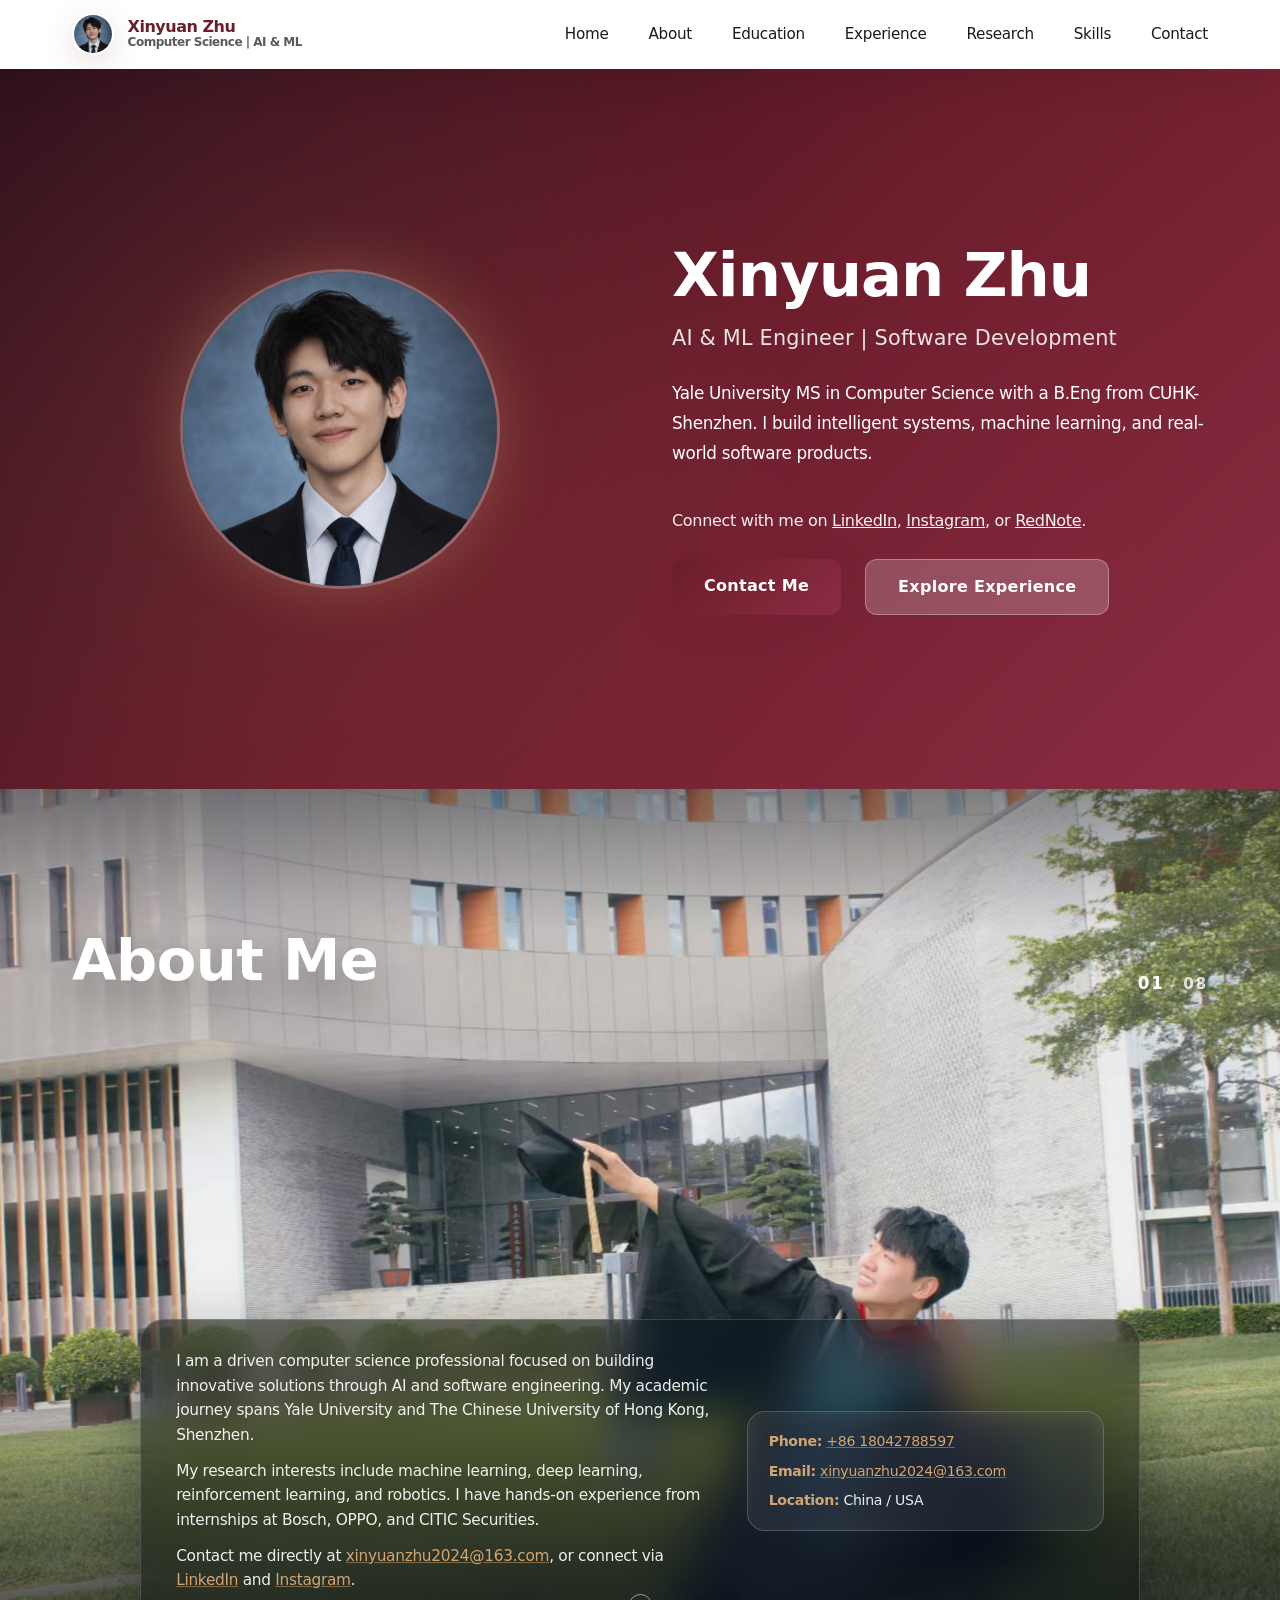
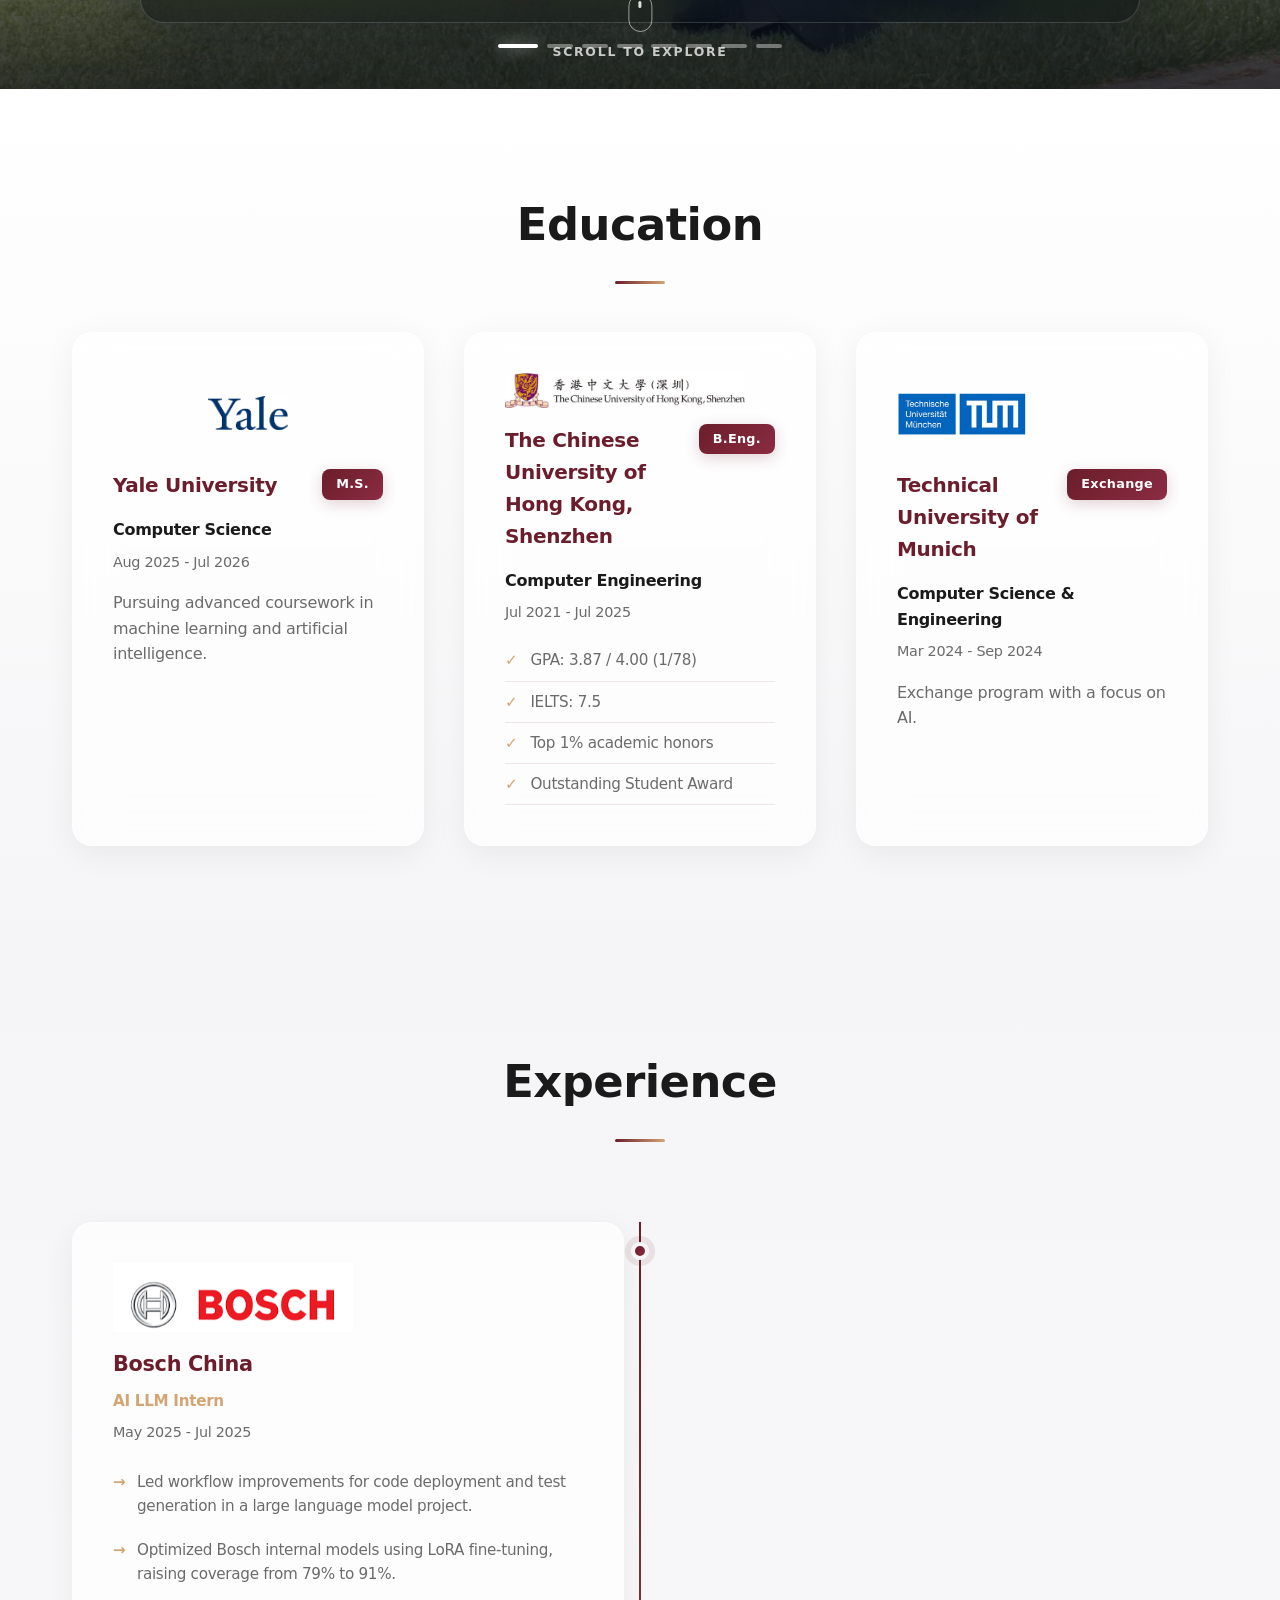
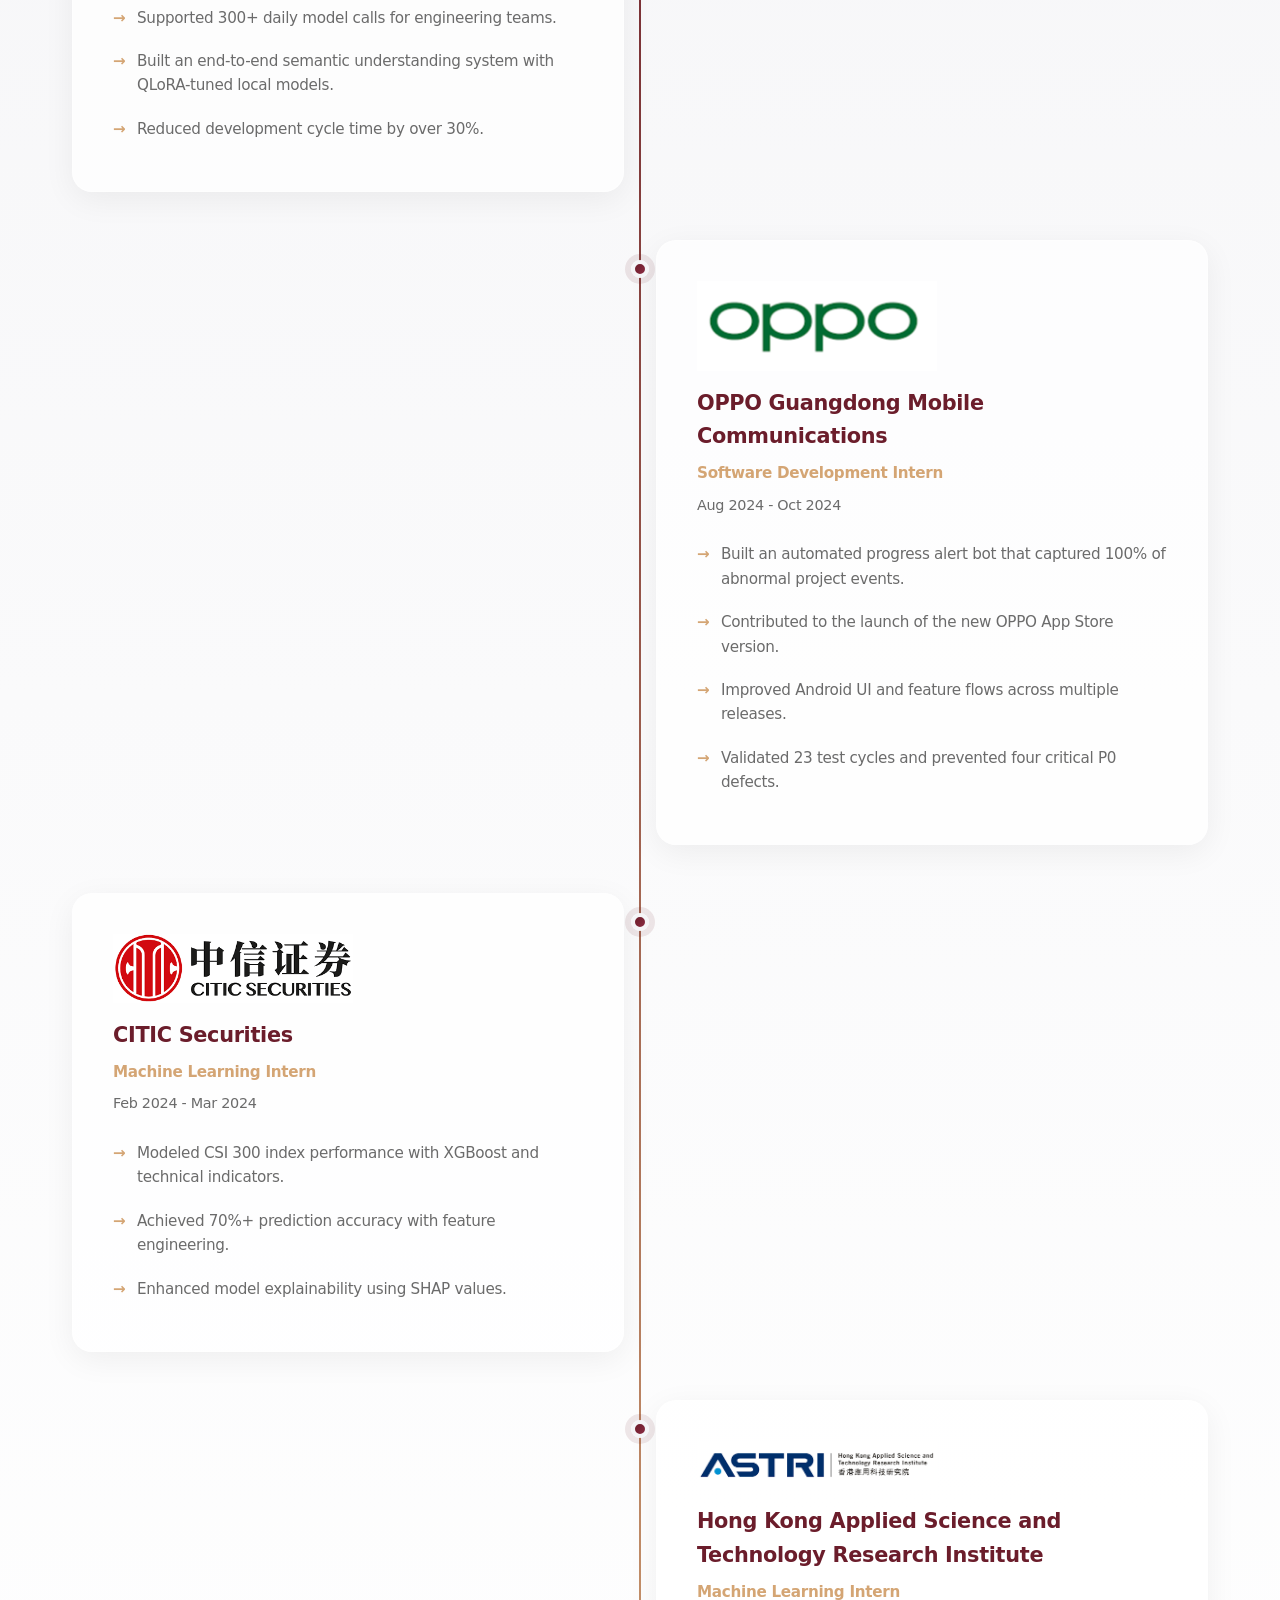
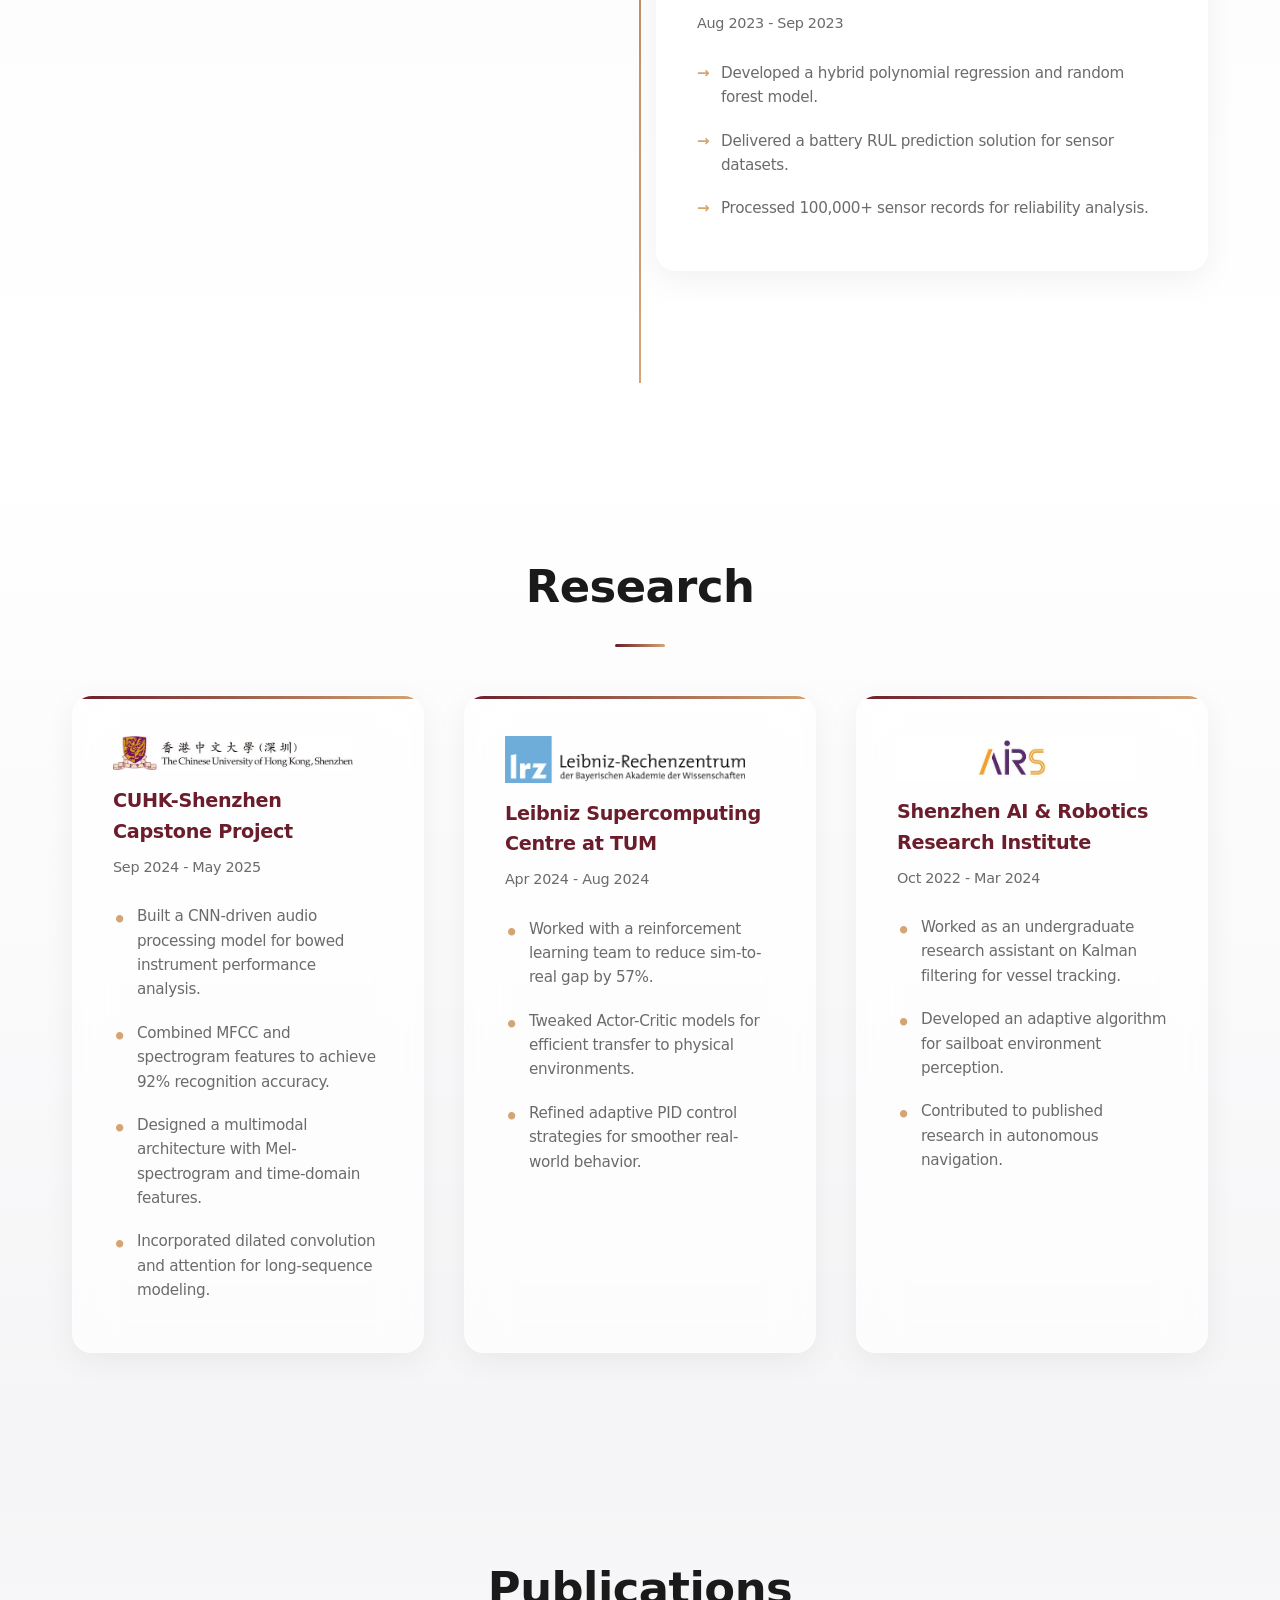
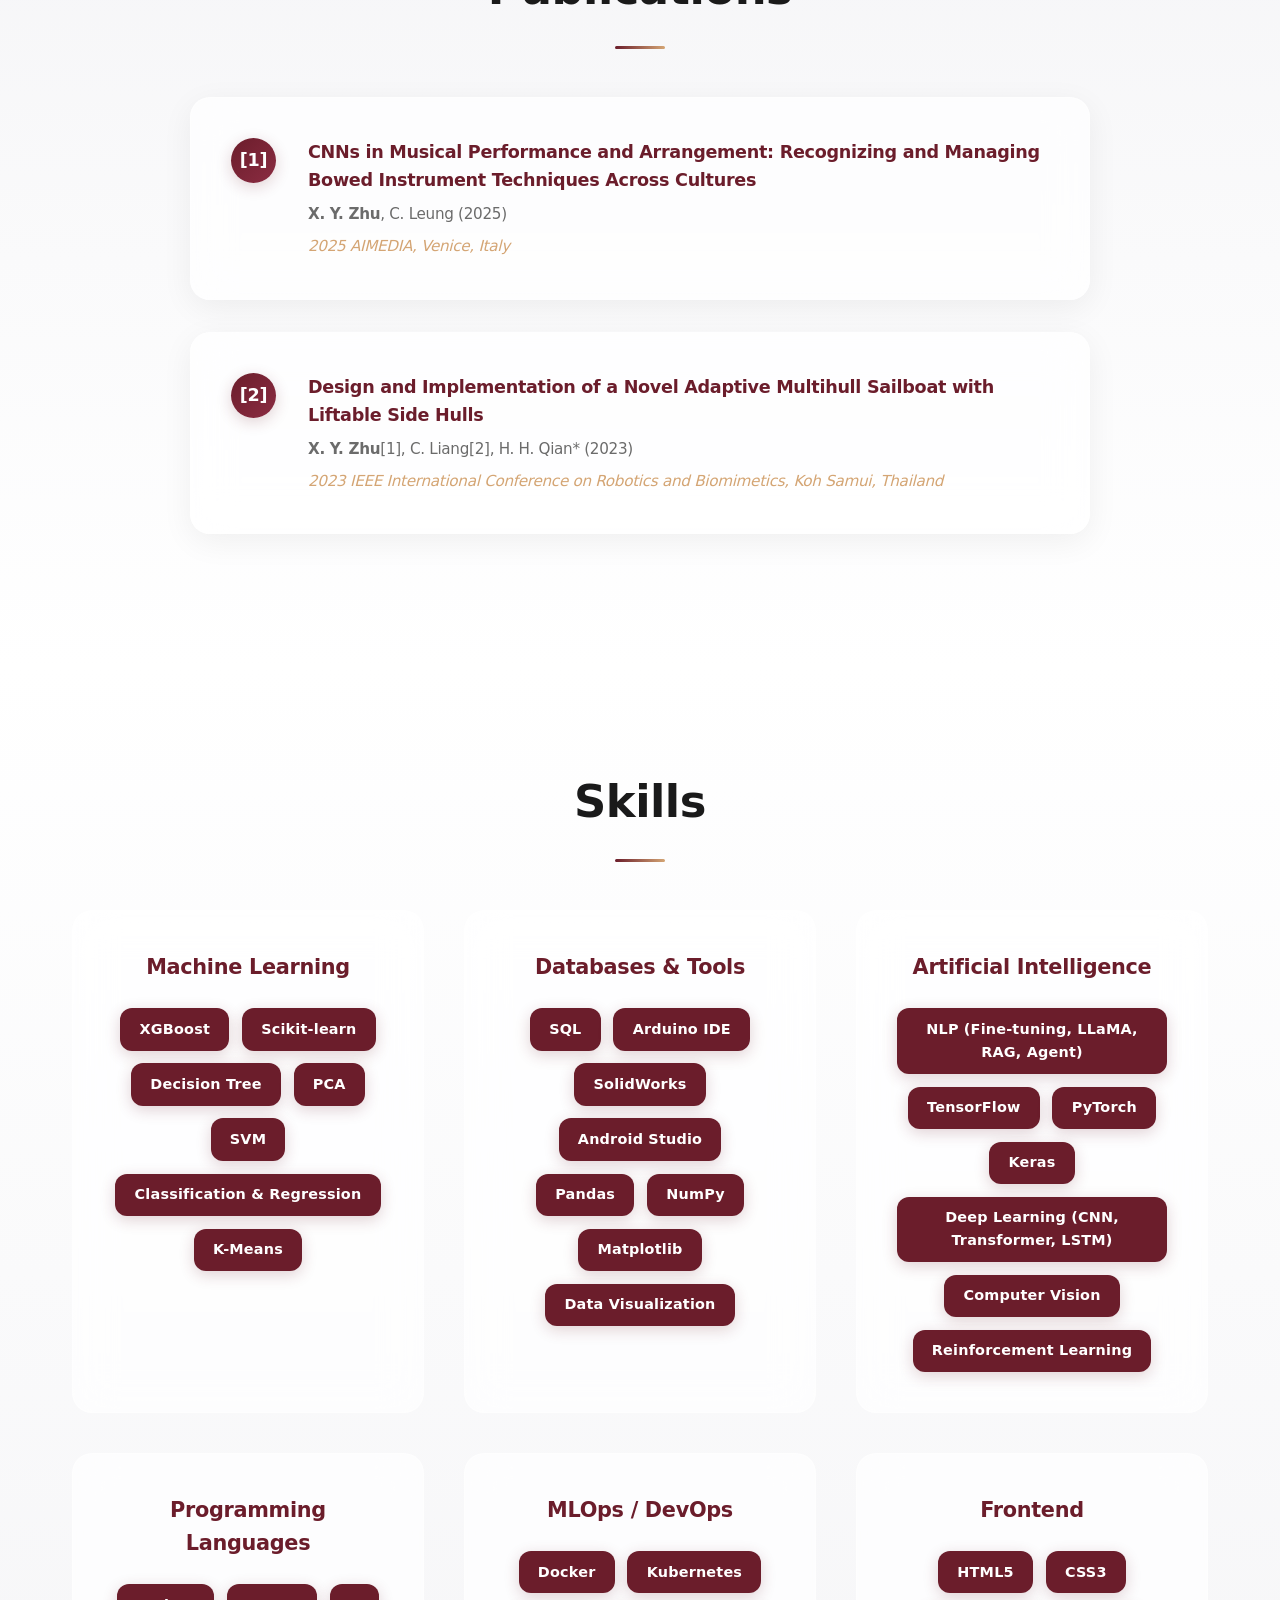
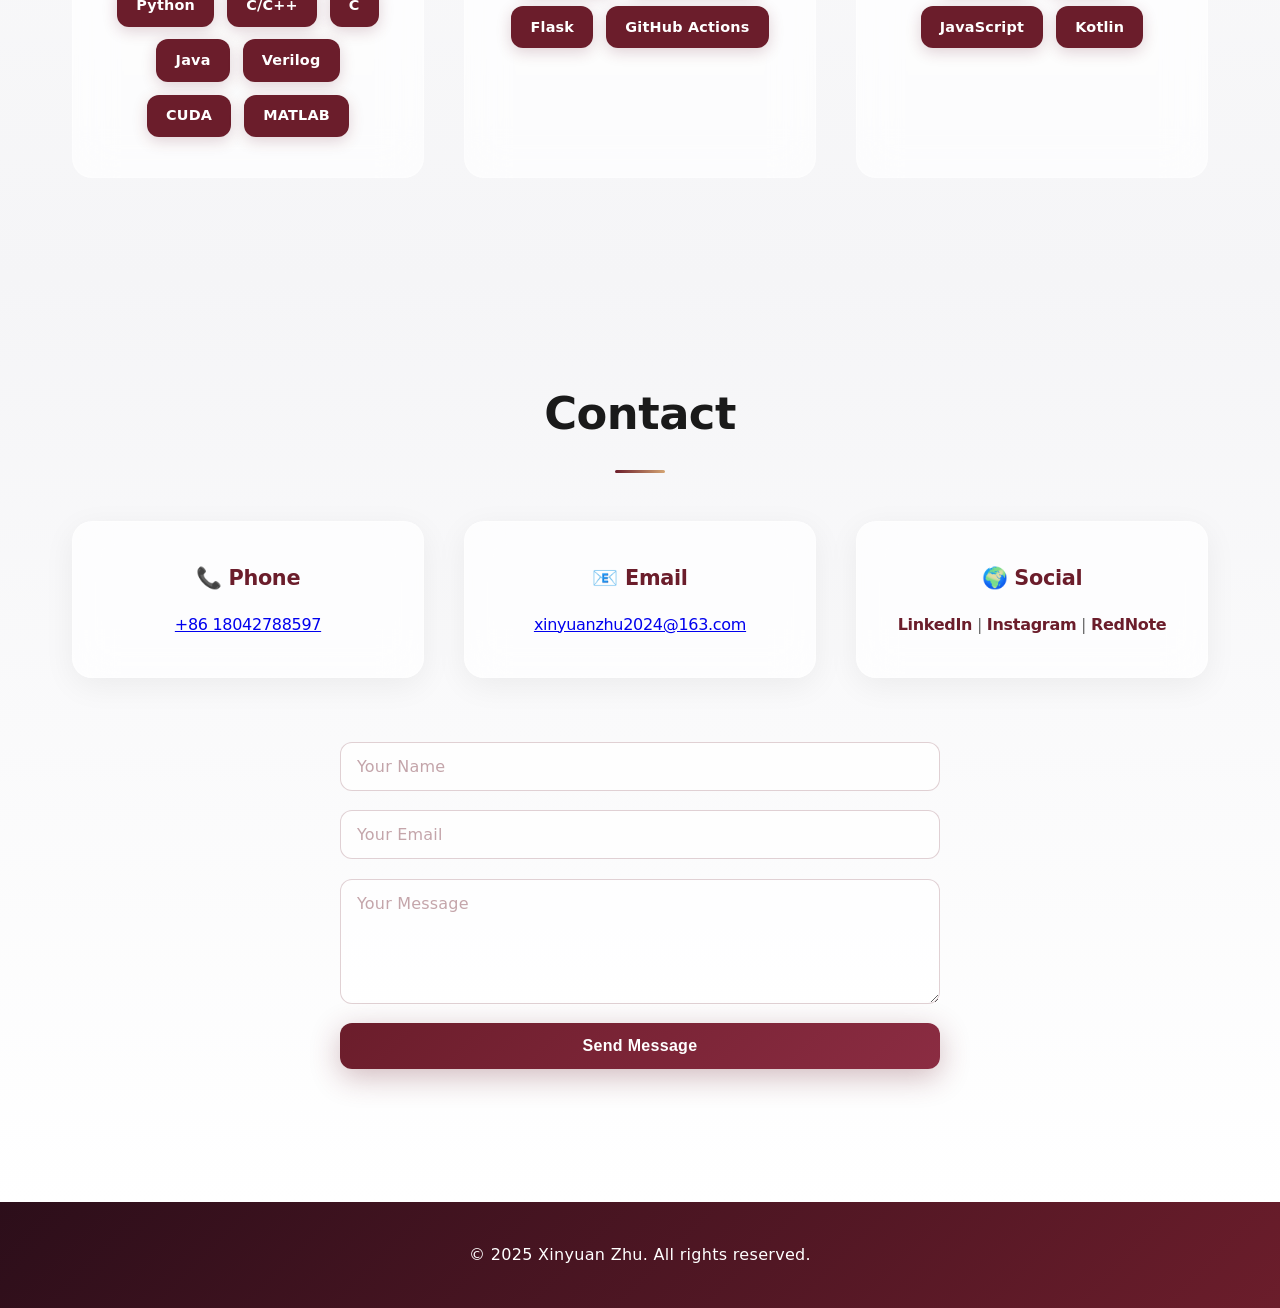
==== commit 446e59ff: "upload version 2(about me modified" ====
--- a/index.html
+++ b/index.html
@@ -63,25 +63,57 @@
     </section>
 
     <!-- About Section -->
-    <section id="about" class="about">
-        <div class="container">
-            <h2 class="section-title">About Me</h2>
+    <section id="about" class="about" aria-label="About Me">
+        <div class="about-bg-slider" id="aboutBgSlider" aria-hidden="true">
+            <div class="about-slide active" style="background-image: url('/images/photo1.jpg');"></div>
+            <div class="about-slide" style="background-image: url('/images/photo2.jpg');"></div>
+            <div class="about-slide" style="background-image: url('/images/photo3.jpg');"></div>
+            <div class="about-slide" style="background-image: url('/images/photo4.jpg');"></div>
+            <div class="about-slide" style="background-image: url('/images/photo5.jpg');"></div>
+            <div class="about-slide" style="background-image: url('/images/photo6.jpg');"></div>
+            <div class="about-slide" style="background-image: url('/images/photo7.jpg');"></div>
+            <div class="about-slide" style="background-image: url('/images/photo8.jpg');"></div>
+        </div>
+        <div class="about-overlay"></div>
+        <div class="container about-container">
+            <div class="about-top">
+                <h2 class="section-title">About Me</h2>
+                <div class="about-counter" aria-hidden="true">
+                    <span id="aboutCounterCurrent">01</span><span class="about-counter-sep">/</span><span id="aboutCounterTotal">08</span>
+                </div>
+            </div>
             <div class="about-content">
-                <p>
-                    I am a driven computer science professional focused on building innovative solutions through AI and software engineering. My academic journey spans Yale University and The Chinese University of Hong Kong, Shenzhen.
-                </p>
-                <p>
-                    My research interests include machine learning, deep learning, reinforcement learning, and robotics. I have hands-on experience from internships at Bosch, OPPO, and CITIC Securities.
-                </p>
-                <p class="about-contact">
-                    Contact me directly at <a href="mailto:xinyuanzhu2024@163.com">xinyuanzhu2024@163.com</a>, or connect via <a href="https://www.linkedin.com/in/xinyuan-jacob-zhu-3a6934273/" target="_blank" rel="noopener noreferrer">LinkedIn</a> and <a href="https://www.instagram.com/jacobzhu66/" target="_blank" rel="noopener noreferrer">Instagram</a>.
-                </p>
+                <div class="about-copy">
+                    <p>
+                        I am a driven computer science professional focused on building innovative solutions through AI and software engineering. My academic journey spans Yale University and The Chinese University of Hong Kong, Shenzhen.
+                    </p>
+                    <p>
+                        My research interests include machine learning, deep learning, reinforcement learning, and robotics. I have hands-on experience from internships at Bosch, OPPO, and CITIC Securities.
+                    </p>
+                    <p class="about-contact">
+                        Contact me directly at <a href="mailto:xinyuanzhu2024@163.com">xinyuanzhu2024@163.com</a>, or connect via <a href="https://www.linkedin.com/in/xinyuan-jacob-zhu-3a6934273/" target="_blank" rel="noopener noreferrer">LinkedIn</a> and <a href="https://www.instagram.com/jacobzhu66/" target="_blank" rel="noopener noreferrer">Instagram</a>.
+                    </p>
+                </div>
                 <div class="contact-info">
                     <p><strong>Phone:</strong> <a href="tel:+8618042788597">+86 18042788597</a></p>
                     <p><strong>Email:</strong> <a href="mailto:xinyuanzhu2024@163.com">xinyuanzhu2024@163.com</a></p>
                     <p><strong>Location:</strong> China / USA</p>
                 </div>
             </div>
+            <div class="about-slider-indicators" id="aboutSliderIndicators" aria-label="Photo navigation">
+                <button class="about-dot active" data-index="0" aria-label="Photo 1"></button>
+                <button class="about-dot" data-index="1" aria-label="Photo 2"></button>
+                <button class="about-dot" data-index="2" aria-label="Photo 3"></button>
+                <button class="about-dot" data-index="3" aria-label="Photo 4"></button>
+                <button class="about-dot" data-index="4" aria-label="Photo 5"></button>
+                <button class="about-dot" data-index="5" aria-label="Photo 6"></button>
+                <button class="about-dot" data-index="6" aria-label="Photo 7"></button>
+                <button class="about-dot" data-index="7" aria-label="Photo 8"></button>
+            </div>
+        </div>
+        <div class="about-scroll-hint" id="aboutScrollHint" aria-hidden="true">
+            <span class="about-scroll-hint-mouse"><span class="about-scroll-hint-wheel"></span></span>
+            <span class="about-scroll-hint-text">Scroll to explore</span>
         </div>
     </section>
 
@@ -415,11 +447,18 @@
                     </p>
                 </div>
             </div>
-            <form class="contact-form" action="mailto:xinyuanzhu2024@163.com?subject=Website%20Contact" method="post" enctype="text/plain" target="_blank">
-                <input type="text" name="Name" placeholder="Your Name" required>
-                <input type="email" name="Email" placeholder="Your Email" required>
-                <textarea name="Message" placeholder="Your Message" rows="5" required></textarea>
-                <button type="submit" class="btn btn-primary">Send Message</button>
+            <form class="contact-form" id="contactForm" action="https://formspree.io/f/mvznnkjv" method="POST">
+                <input type="hidden" name="_subject" value="New message from xinyuanzhu.com">
+                <input type="text" name="name" placeholder="Your Name" autocomplete="name" required>
+                <input type="email" name="email" placeholder="Your Email" autocomplete="email" required>
+                <textarea name="message" placeholder="Your Message" rows="5" required></textarea>
+                <!-- Honeypot field to deter simple bots; hidden from real visitors -->
+                <input type="text" name="_gotcha" class="contact-form-honeypot" tabindex="-1" autocomplete="off">
+                <button type="submit" class="btn btn-primary">
+                    <span class="btn-label">Send Message</span>
+                    <span class="btn-spinner" aria-hidden="true"></span>
+                </button>
+                <p class="contact-form-status" id="contactFormStatus" role="status" aria-live="polite"></p>
             </form>
         </div>
     </section>
--- a/assets/styles.css
+++ b/assets/styles.css
@@ -543,50 +543,332 @@
     }
 }
 
-/* 关于部分 */
+/* 关于部分 - Apple 全屏摄影背景：照片始终在背景层，文字永不压脸 */
 .about {
-    padding: 100px 0;
-    background: linear-gradient(180deg, #f5f5f7 0%, #ffffff 100%);
-    position: relative;
-}
-
+    height: 100vh;
+    min-height: 760px;
+    max-height: 1150px;
+    background: #0b0f1a;
+    position: relative;
+    overflow: hidden;
+}
+
+.about-bg-slider {
+    position: absolute;
+    inset: 0;
+    z-index: 0;
+    width: 100%;
+    height: 100%;
+    pointer-events: none;
+    transform: scale(1.04);
+    transition: transform 0.6s cubic-bezier(0.22, 1, 0.36, 1);
+    will-change: transform;
+}
+
+.about-slide {
+    position: absolute;
+    inset: 0;
+    z-index: 0;
+    background-size: cover;
+    background-position: center;
+    background-repeat: no-repeat;
+    opacity: 0;
+    visibility: hidden;
+    transform: scale(1.08);
+    filter: saturate(1.12) brightness(0.98) contrast(1.02);
+    transition: opacity 1.1s cubic-bezier(0.22, 1, 0.36, 1), transform 6s cubic-bezier(0.22, 1, 0.36, 1), visibility 0.01s linear 1.1s;
+}
+
+.about-slide.active {
+    opacity: 1;
+    visibility: visible;
+    transform: scale(1.0);
+    transition-delay: 0s;
+}
+
+/* Stays nearly transparent through the middle ~65% of the frame - where a
+   portrait subject's face almost always sits - and only darkens the very
+   top sliver (behind the title) and the bottom band (behind the text
+   panel), so the face is never dimmed. */
+.about-overlay {
+    position: absolute;
+    inset: 0;
+    z-index: 1;
+    background: linear-gradient(180deg,
+        rgba(6, 9, 16, 0.45) 0%,
+        rgba(6, 9, 16, 0.08) 16%,
+        rgba(6, 9, 16, 0.04) 62%,
+        rgba(6, 9, 16, 0.55) 84%,
+        rgba(6, 9, 16, 0.78) 100%);
+    pointer-events: none;
+}
+
+.about .container {
+    position: relative;
+    z-index: 2;
+}
+
+.about-container {
+    height: 100%;
+    display: flex;
+    flex-direction: column;
+    padding-top: clamp(100px, 14vh, 150px);
+    padding-bottom: clamp(28px, 4.5vh, 44px);
+}
+
+.about-top {
+    display: flex;
+    justify-content: space-between;
+    align-items: flex-end;
+    gap: 1.5rem;
+}
+
+.about .section-title {
+    color: #ffffff;
+    text-shadow: 0 18px 50px rgba(8, 12, 24, 0.45);
+    text-align: left;
+    margin-bottom: 0;
+    padding-bottom: 0;
+    font-size: clamp(2.4rem, 5vw, 3.6rem);
+    animation: fadeInUp 0.7s cubic-bezier(0.34, 1.56, 0.64, 1) both;
+}
+
+.about .section-title::after {
+    display: none;
+}
+
+.about-counter {
+    display: flex;
+    align-items: center;
+    gap: 0.35rem;
+    color: rgba(255, 255, 255, 0.78);
+    font-size: 0.95rem;
+    font-weight: 600;
+    letter-spacing: 0.12em;
+    font-variant-numeric: tabular-nums;
+    padding-bottom: 0.6rem;
+}
+
+.about-counter-sep {
+    opacity: 0.5;
+}
+
+#aboutCounterCurrent {
+    color: #ffffff;
+    font-size: 1.05rem;
+}
+
+/* A compact strip, not a tall card: pinned to the bottom of the frame so it
+   only ever claims the lower ~25-28% of the photo, the band that stays
+   clear of the subject's face across every slide. */
 .about-content {
     display: grid;
-    grid-template-columns: 2fr 1fr;
-    gap: 3rem;
+    grid-template-columns: 1.5fr 1fr;
+    gap: clamp(1.4rem, 3vw, 2.2rem);
     align-items: center;
-}
-
-.about-content p {
-    font-size: 1.05rem;
-    color: var(--text-light);
-    margin-bottom: 1.5rem;
-    line-height: 1.8;
-    animation: fadeInUp 0.6s cubic-bezier(0.34, 1.56, 0.64, 1) 0.2s both;
+    max-width: 1000px;
+    width: 100%;
+    margin: auto auto 0;
+    background: rgba(10, 14, 24, 0.5);
+    backdrop-filter: blur(24px) saturate(180%);
+    -webkit-backdrop-filter: blur(24px) saturate(180%);
+    border: 1px solid rgba(255, 255, 255, 0.16);
+    border-radius: 24px;
+    padding: clamp(1.3rem, 2.4vw, 1.8rem) clamp(1.6rem, 3vw, 2.2rem);
+    box-shadow: 0 24px 70px rgba(8, 12, 24, 0.4);
+}
+
+.about-content p,
+.about-copy p {
+    font-size: 0.96rem;
+    color: rgba(255, 255, 255, 0.92);
+    margin-bottom: 0.7rem;
+    line-height: 1.6;
+}
+
+.about-copy p:last-child {
+    margin-bottom: 0;
+}
+
+.about-contact a,
+.about-content a {
+    color: var(--accent-color);
+    text-decoration: underline;
+    text-decoration-color: rgba(212, 165, 116, 0.5);
+}
+
+.about-contact a:hover,
+.about-content a:hover {
+    color: #fff;
 }
 
 .contact-info {
-    background: var(--glass-light);
-    backdrop-filter: blur(20px) saturate(180%);
-    -webkit-backdrop-filter: blur(20px) saturate(180%);
-    padding: 2.5rem;
-    border-radius: 20px;
-    border: 1px solid rgba(255, 255, 255, 0.3);
-    box-shadow: 0 8px 32px rgba(0, 0, 0, 0.06);
+    background: rgba(255, 255, 255, 0.08);
+    backdrop-filter: blur(14px) saturate(160%);
+    -webkit-backdrop-filter: blur(14px) saturate(160%);
+    padding: 1.1rem 1.3rem;
+    border-radius: 18px;
+    border: 1px solid rgba(255, 255, 255, 0.18);
+    box-shadow: 0 8px 28px rgba(8, 12, 24, 0.22);
     transition: var(--transition-smooth);
-    animation: fadeInUp 0.6s cubic-bezier(0.34, 1.56, 0.64, 1) 0.4s both;
 }
 
 .contact-info:hover {
-    transform: translateY(-5px);
-    box-shadow: 0 12px 40px rgba(0, 0, 0, 0.1);
+    transform: translateY(-3px);
+    background: rgba(255, 255, 255, 0.13);
+    box-shadow: 0 12px 36px rgba(8, 12, 24, 0.3);
+}
+
+.contact-info p {
+    margin-bottom: 0.45rem;
+    color: rgba(255, 255, 255, 0.92);
+    font-weight: 500;
+    font-size: 0.88rem;
+}
+
+.contact-info p:last-child {
+    margin-bottom: 0;
+}
+
+.contact-info strong {
+    color: var(--accent-color);
+}
+
+.about-slider-indicators {
+    display: flex;
+    justify-content: center;
+    gap: 0.55rem;
+    margin-top: clamp(1rem, 2.4vh, 1.4rem);
+    z-index: 3;
+    position: relative;
+}
+
+.about-dot {
+    width: 26px;
+    height: 4px;
+    border-radius: 3px;
+    border: none;
+    background: rgba(255, 255, 255, 0.38);
+    transition: width 0.35s cubic-bezier(0.34, 1.56, 0.64, 1), background 0.3s ease, box-shadow 0.3s ease;
+    cursor: pointer;
+}
+
+.about-dot:hover {
+    background: rgba(255, 255, 255, 0.6);
+}
+
+.about-dot.active {
+    width: 40px;
+    background: #ffffff;
+    box-shadow: 0 0 14px rgba(255, 255, 255, 0.5);
+}
+
+.about-scroll-hint {
+    position: absolute;
+    left: 50%;
+    bottom: clamp(14px, 3vh, 28px);
+    transform: translateX(-50%);
+    z-index: 3;
+    display: flex;
+    flex-direction: column;
+    align-items: center;
+    gap: 0.6rem;
+    color: rgba(255, 255, 255, 0.75);
+    font-size: 0.78rem;
+    font-weight: 600;
+    letter-spacing: 0.14em;
+    text-transform: uppercase;
+    pointer-events: none;
+    transition: opacity 0.5s ease, visibility 0.5s ease;
+}
+
+.about-scroll-hint.is-hidden {
+    opacity: 0;
+    visibility: hidden;
+}
+
+.about-scroll-hint-mouse {
+    width: 24px;
+    height: 38px;
+    border-radius: 14px;
+    border: 1.5px solid rgba(255, 255, 255, 0.55);
+    display: flex;
+    justify-content: center;
+    padding-top: 6px;
+}
+
+.about-scroll-hint-wheel {
+    width: 3px;
+    height: 7px;
+    border-radius: 2px;
     background: rgba(255, 255, 255, 0.85);
-}
-
-.contact-info p {
-    margin-bottom: 1rem;
-    color: var(--text-dark);
-    font-weight: 500;
+    animation: aboutScrollWheel 1.6s ease-in-out infinite;
+}
+
+@keyframes aboutScrollWheel {
+    0% {
+        opacity: 1;
+        transform: translateY(0);
+    }
+    60% {
+        opacity: 0.4;
+        transform: translateY(10px);
+    }
+    61% {
+        opacity: 0;
+        transform: translateY(0);
+    }
+    100% {
+        opacity: 1;
+        transform: translateY(0);
+    }
+}
+
+@media (max-width: 900px) {
+    .about {
+        height: auto;
+        min-height: auto;
+        max-height: none;
+        padding: 90px 0 70px;
+    }
+
+    .about-container {
+        padding-top: 0;
+        padding-bottom: 0;
+    }
+
+    .about-top {
+        align-items: flex-start;
+        flex-direction: column;
+        gap: 0.6rem;
+        margin-bottom: 2rem;
+    }
+
+    .about-content {
+        grid-template-columns: 1fr;
+        padding: 2rem;
+        margin: 0;
+    }
+
+    .about-scroll-hint {
+        display: none;
+    }
+}
+
+@media (max-width: 640px) {
+    .about {
+        padding: 70px 0 56px;
+    }
+
+    .about-content {
+        gap: 1.1rem;
+        padding: 1.8rem;
+        border-radius: 22px;
+    }
+
+    .about-slider-indicators {
+        gap: 0.45rem;
+    }
 }
 
 /* 教育背景 */
@@ -1194,6 +1476,81 @@
     background: rgba(255, 255, 255, 0.8);
 }
 
+/* Honeypot: present in the DOM for bots to fill in, invisible to people */
+.contact-form-honeypot {
+    position: absolute;
+    width: 1px;
+    height: 1px;
+    opacity: 0;
+    pointer-events: none;
+}
+
+.contact-form .btn {
+    position: relative;
+    display: inline-flex;
+    align-items: center;
+    justify-content: center;
+    min-width: 180px;
+    gap: 0.6rem;
+}
+
+.contact-form .btn-label {
+    transition: opacity 0.25s ease;
+}
+
+.contact-form .btn-spinner {
+    display: none;
+    width: 18px;
+    height: 18px;
+    border-radius: 50%;
+    border: 2.5px solid rgba(255, 255, 255, 0.35);
+    border-top-color: #ffffff;
+    animation: contactSpin 0.7s linear infinite;
+}
+
+.contact-form .btn.is-loading {
+    cursor: progress;
+    opacity: 0.92;
+}
+
+.contact-form .btn.is-loading .btn-label {
+    opacity: 0.7;
+}
+
+.contact-form .btn.is-loading .btn-spinner {
+    display: inline-block;
+}
+
+.contact-form .btn.is-success {
+    background: linear-gradient(135deg, #10b981, #059669);
+    box-shadow: 0 12px 36px rgba(16, 185, 129, 0.35);
+    cursor: default;
+}
+
+@keyframes contactSpin {
+    to {
+        transform: rotate(360deg);
+    }
+}
+
+.contact-form-status {
+    min-height: 1.4em;
+    margin-top: -0.4rem;
+    text-align: center;
+    font-size: 0.92rem;
+    font-weight: 500;
+    line-height: 1.5;
+    transition: var(--transition-smooth);
+}
+
+.contact-form-status.is-success {
+    color: #059669;
+}
+
+.contact-form-status.is-error {
+    color: #b3261e;
+}
+
 /* 页脚 */
 .footer {
     background: linear-gradient(135deg, #2c0e1a 0%, #6b1d2b 100%);
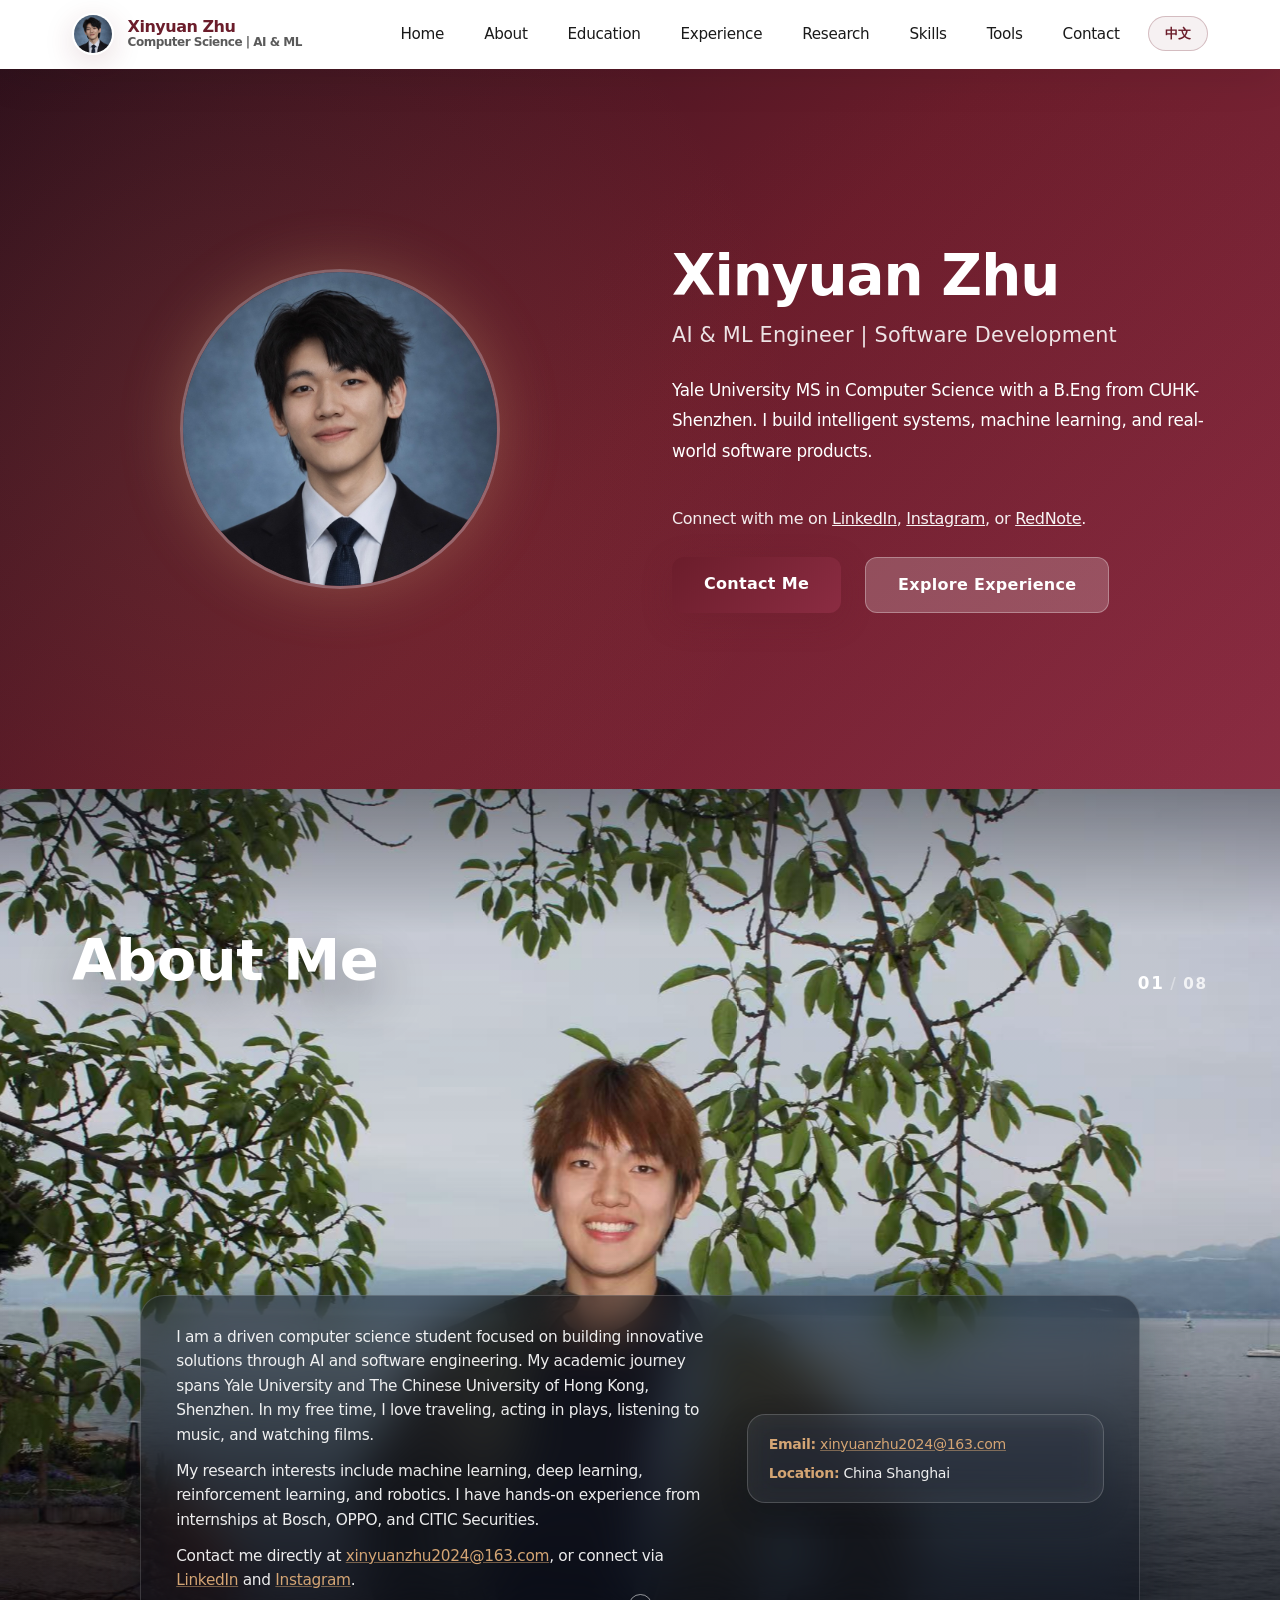
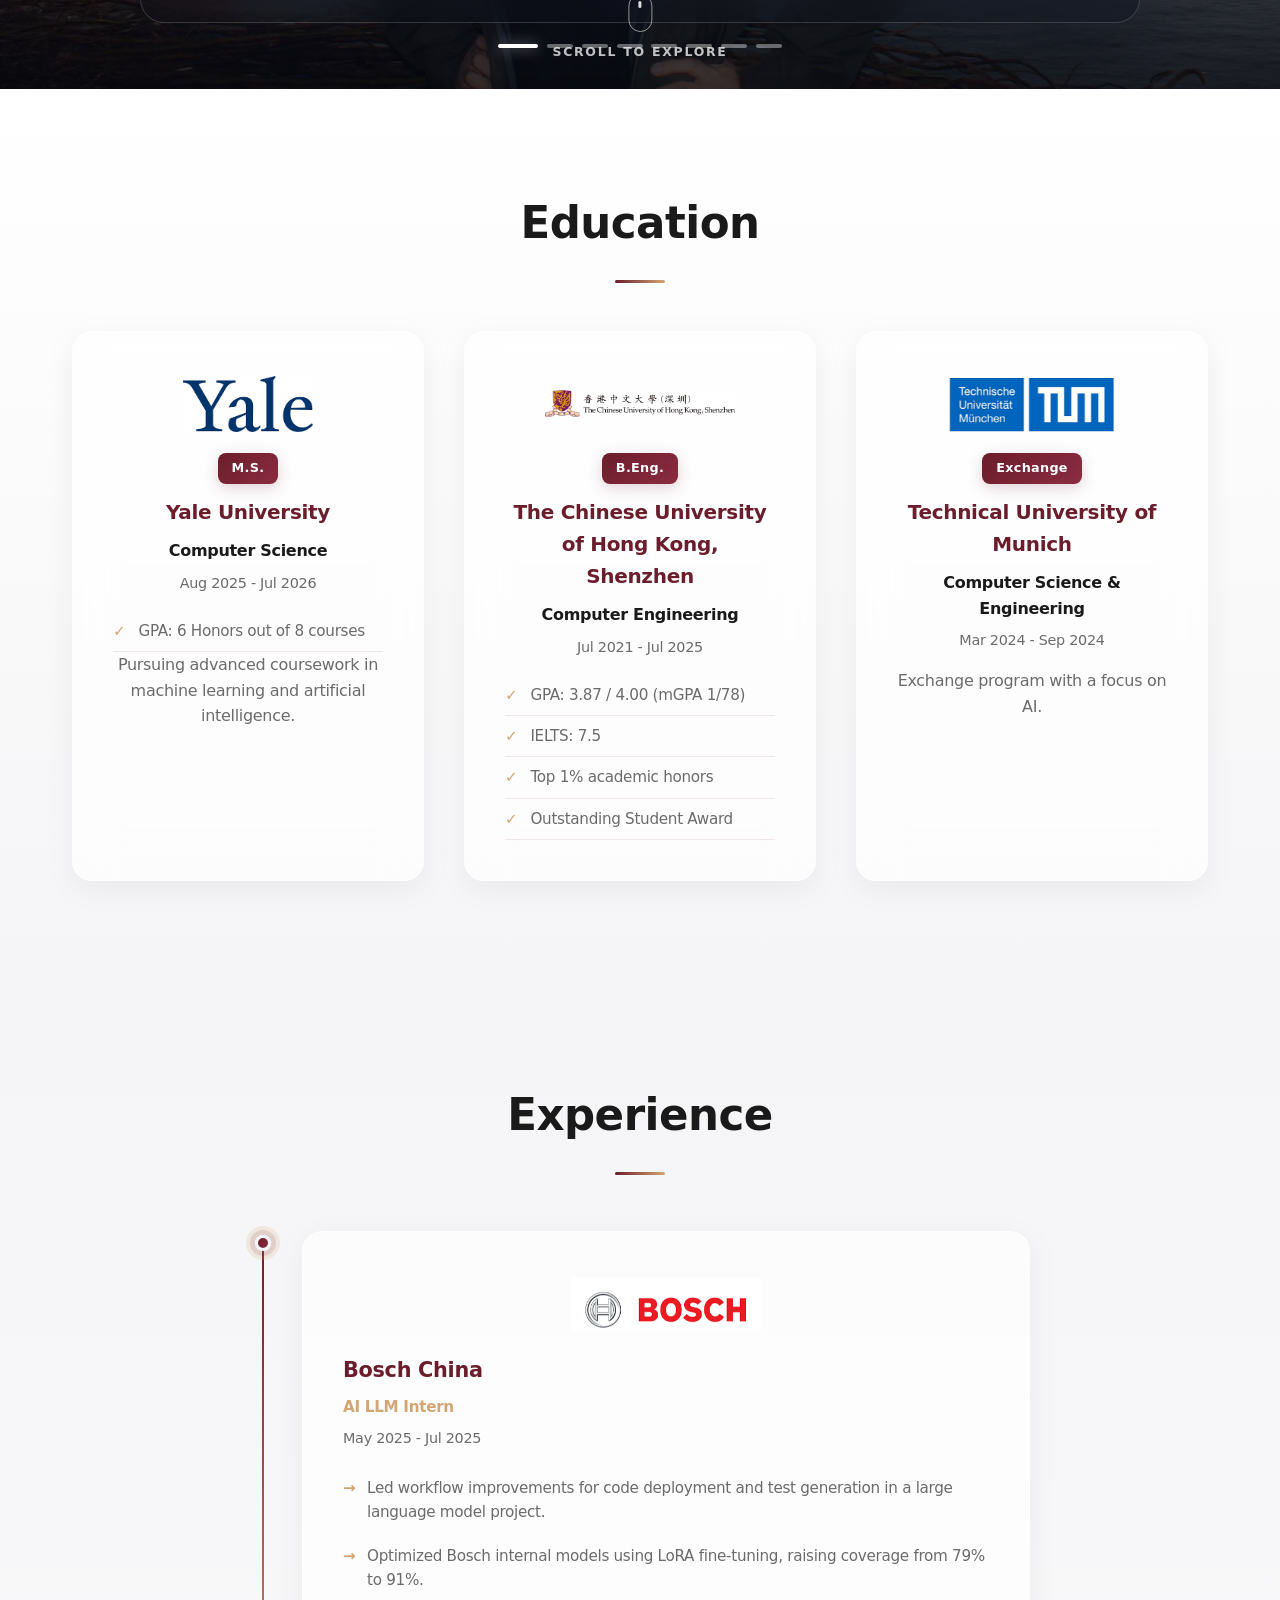
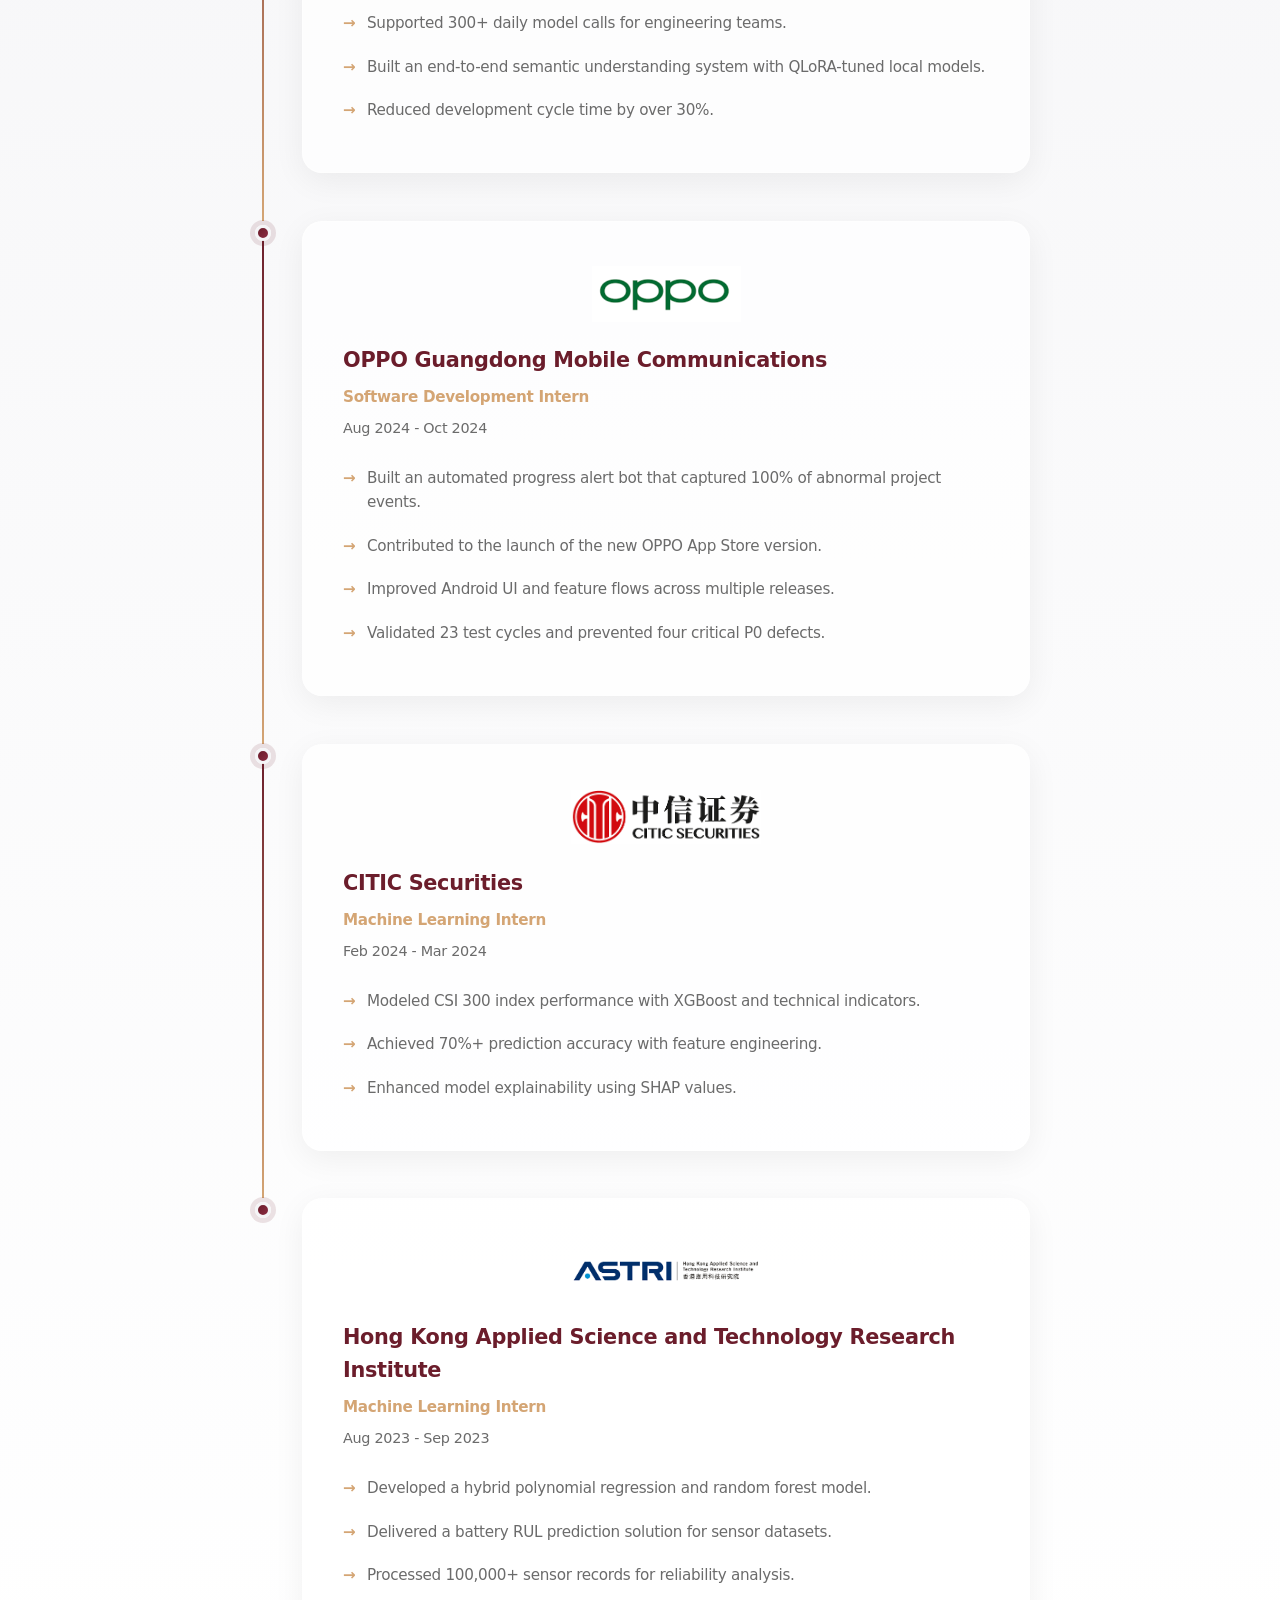
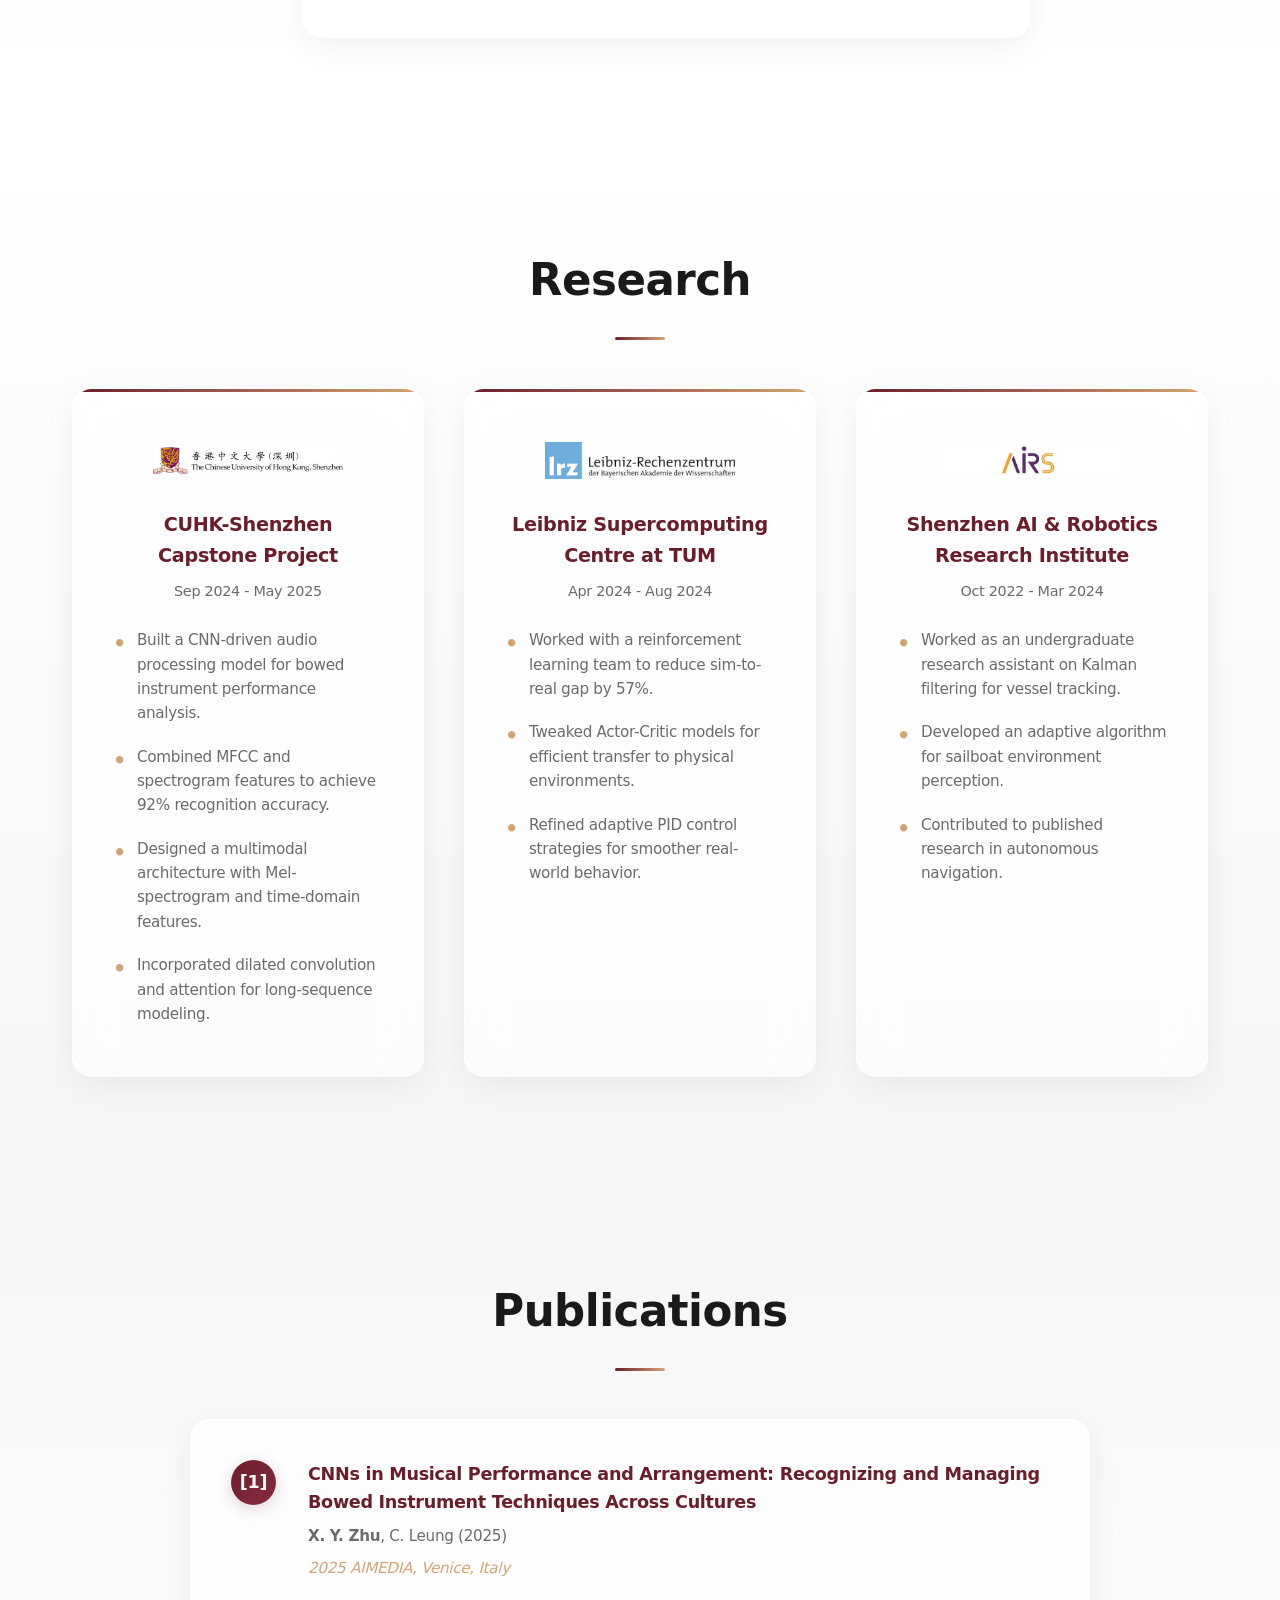
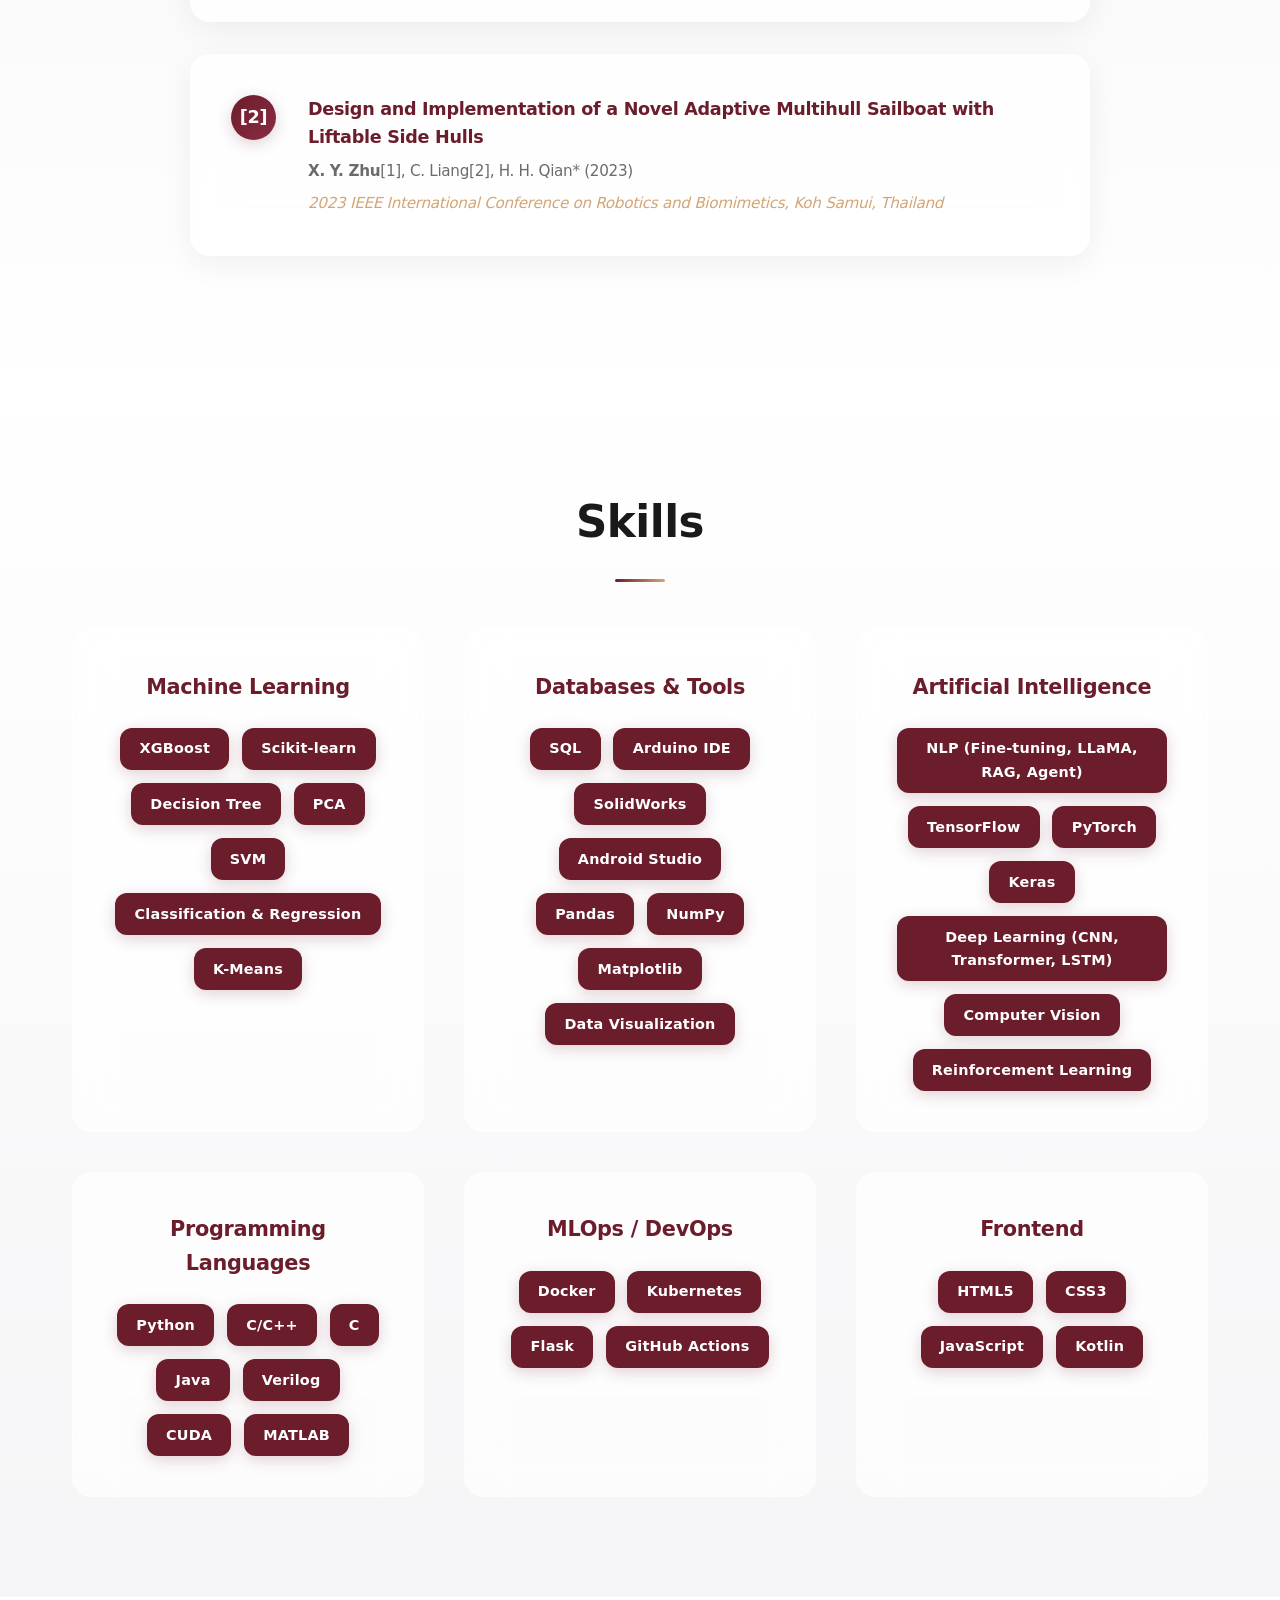
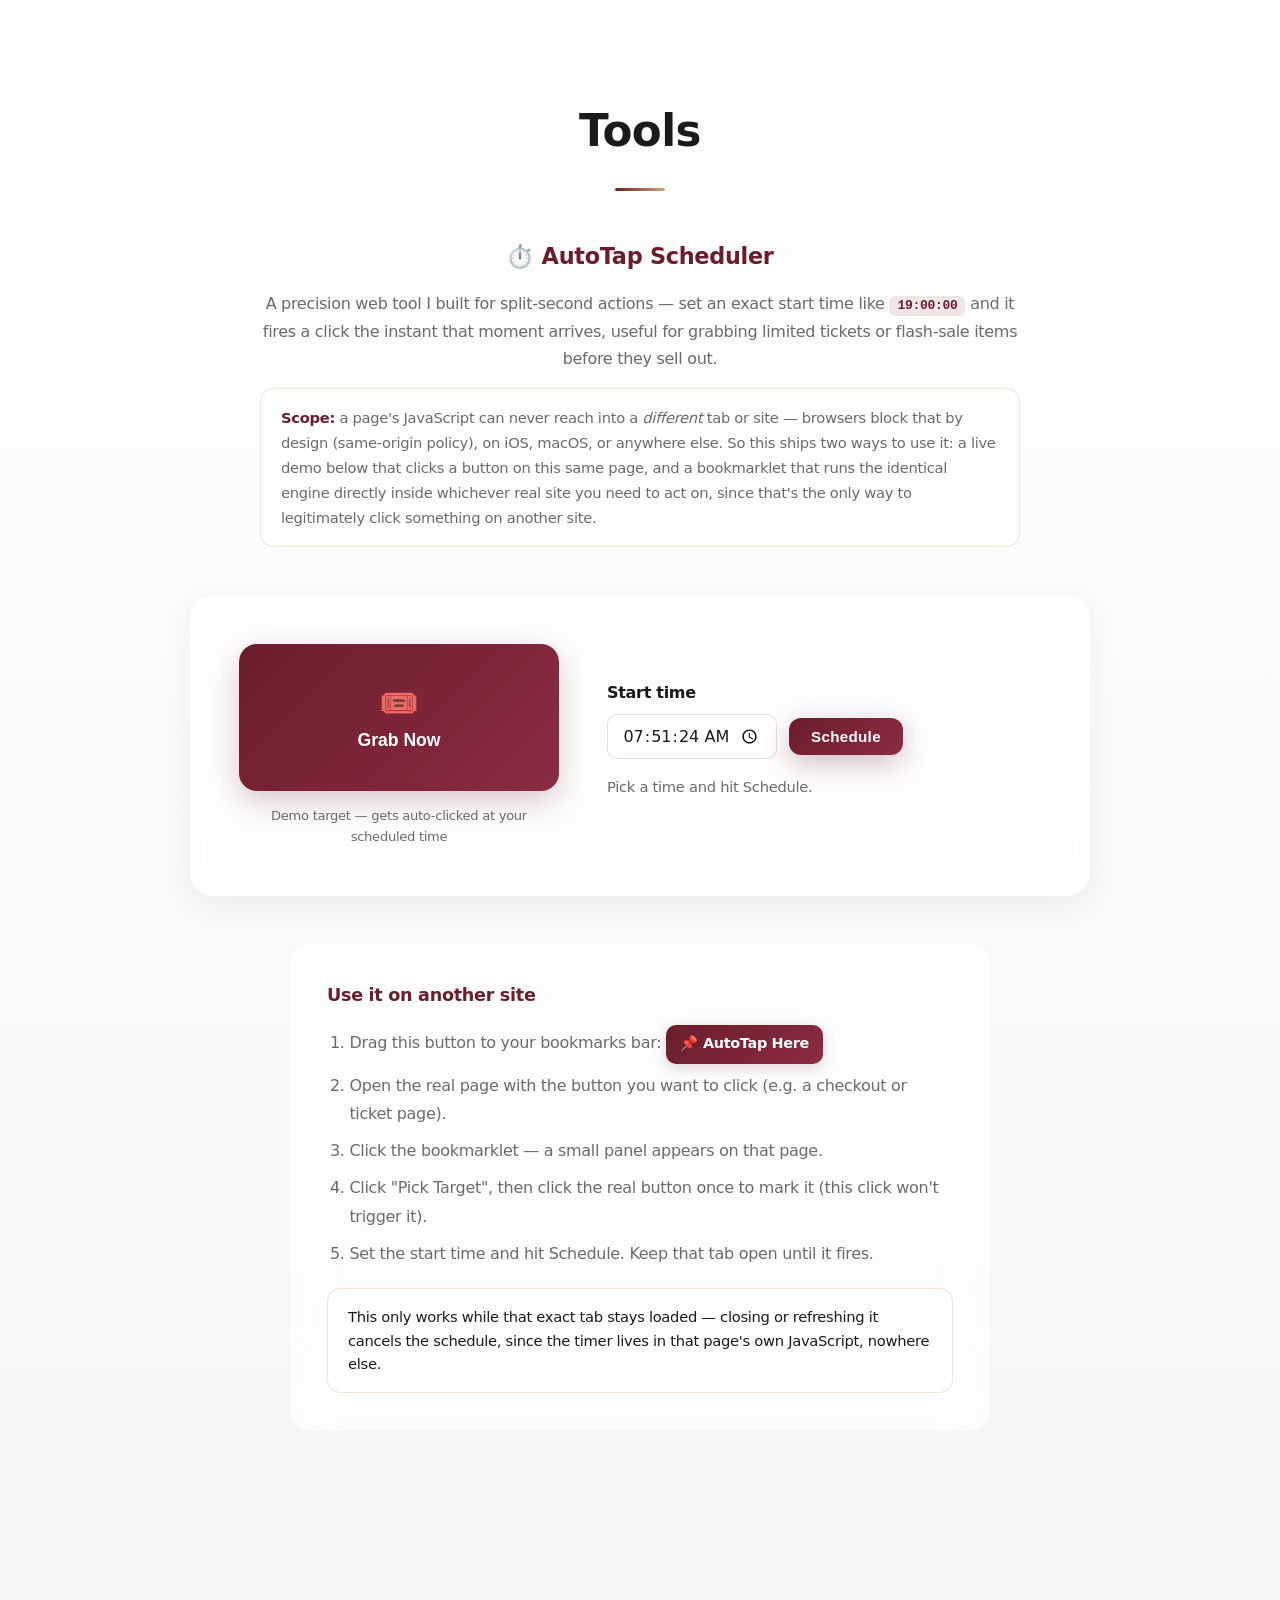
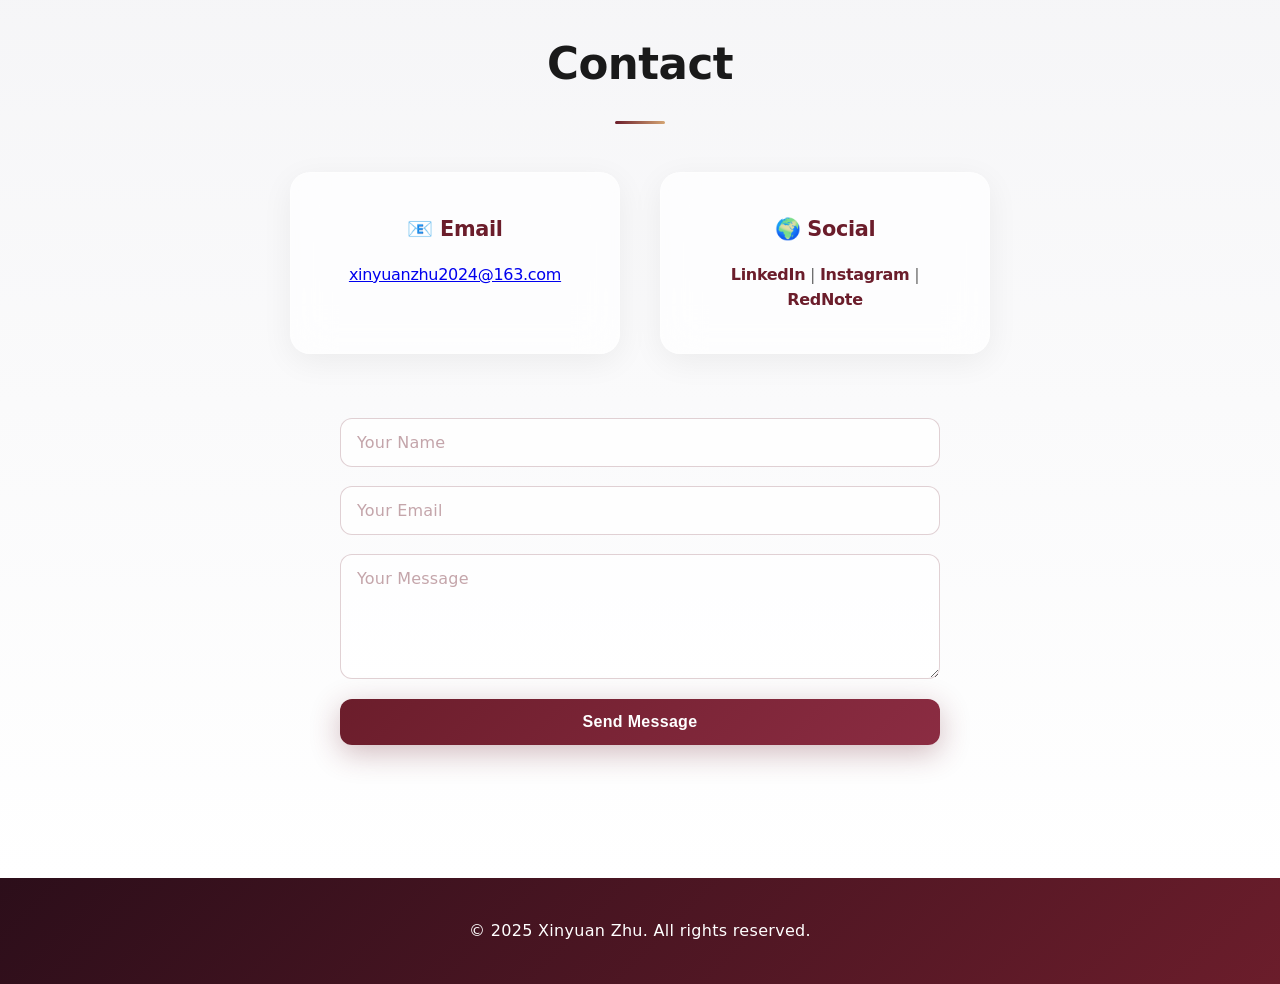
==== commit 4b33a576: "upload version 4 (tool 1 added" ====
--- a/index.html
+++ b/index.html
@@ -17,19 +17,23 @@
                     <span class="nav-role">Computer Science | AI & ML</span>
                 </div>
             </a>
-            <ul class="nav-menu">
-                <li><a href="#home" class="nav-link">Home</a></li>
-                <li><a href="#about" class="nav-link">About</a></li>
-                <li><a href="#education" class="nav-link">Education</a></li>
-                <li><a href="#experience" class="nav-link">Experience</a></li>
-                <li><a href="#research" class="nav-link">Research</a></li>
-                <li><a href="#skills" class="nav-link">Skills</a></li>
-                <li><a href="#contact" class="nav-link">Contact</a></li>
-            </ul>
-            <div class="hamburger">
-                <span></span>
-                <span></span>
-                <span></span>
+            <div class="nav-right">
+                <ul class="nav-menu">
+                    <li><a href="#home" class="nav-link">Home</a></li>
+                    <li><a href="#about" class="nav-link">About</a></li>
+                    <li><a href="#education" class="nav-link">Education</a></li>
+                    <li><a href="#experience" class="nav-link">Experience</a></li>
+                    <li><a href="#research" class="nav-link">Research</a></li>
+                    <li><a href="#skills" class="nav-link">Skills</a></li>
+                    <li><a href="#tools" class="nav-link">Tools</a></li>
+                    <li><a href="#contact" class="nav-link">Contact</a></li>
+                </ul>
+                <a href="index-zh.html" class="lang-switch" lang="zh" hreflang="zh">中文</a>
+                <div class="hamburger">
+                    <span></span>
+                    <span></span>
+                    <span></span>
+                </div>
             </div>
         </div>
     </nav>
@@ -65,14 +69,14 @@
     <!-- About Section -->
     <section id="about" class="about" aria-label="About Me">
         <div class="about-bg-slider" id="aboutBgSlider" aria-hidden="true">
-            <div class="about-slide active" style="background-image: url('/images/photo1.jpg');"></div>
-            <div class="about-slide" style="background-image: url('/images/photo2.jpg');"></div>
-            <div class="about-slide" style="background-image: url('/images/photo3.jpg');"></div>
-            <div class="about-slide" style="background-image: url('/images/photo4.jpg');"></div>
-            <div class="about-slide" style="background-image: url('/images/photo5.jpg');"></div>
-            <div class="about-slide" style="background-image: url('/images/photo6.jpg');"></div>
-            <div class="about-slide" style="background-image: url('/images/photo7.jpg');"></div>
-            <div class="about-slide" style="background-image: url('/images/photo8.jpg');"></div>
+            <div class="about-slide active" style="background-image: url('images/photo1.jpg');"></div>
+            <div class="about-slide" style="background-image: url('images/photo2.jpg');"></div>
+            <div class="about-slide" style="background-image: url('images/photo3.jpg');"></div>
+            <div class="about-slide" style="background-image: url('images/photo4.jpg');"></div>
+            <div class="about-slide" style="background-image: url('images/photo5.jpg');"></div>
+            <div class="about-slide" style="background-image: url('images/photo6.jpg');"></div>
+            <div class="about-slide" style="background-image: url('images/photo7.jpg');"></div>
+            <div class="about-slide" style="background-image: url('images/photo8.jpg');"></div>
         </div>
         <div class="about-overlay"></div>
         <div class="container about-container">
@@ -85,7 +89,8 @@
             <div class="about-content">
                 <div class="about-copy">
                     <p>
-                        I am a driven computer science professional focused on building innovative solutions through AI and software engineering. My academic journey spans Yale University and The Chinese University of Hong Kong, Shenzhen.
+                        I am a driven computer science student focused on building innovative solutions through AI and software engineering. My academic journey spans Yale University and The Chinese University of Hong Kong, Shenzhen.
+                       In my free time, I love traveling, acting in plays, listening to music, and watching films.
                     </p>
                     <p>
                         My research interests include machine learning, deep learning, reinforcement learning, and robotics. I have hands-on experience from internships at Bosch, OPPO, and CITIC Securities.
@@ -95,9 +100,8 @@
                     </p>
                 </div>
                 <div class="contact-info">
-                    <p><strong>Phone:</strong> <a href="tel:+8618042788597">+86 18042788597</a></p>
                     <p><strong>Email:</strong> <a href="mailto:xinyuanzhu2024@163.com">xinyuanzhu2024@163.com</a></p>
-                    <p><strong>Location:</strong> China / USA</p>
+                    <p><strong>Location:</strong> China Shanghai</p>
                 </div>
             </div>
             <div class="about-slider-indicators" id="aboutSliderIndicators" aria-label="Photo navigation">
@@ -118,37 +122,37 @@
     </section>
 
     <!-- Education -->
-    <section id="education" class="education">
+    <section id="education" class="education section-flip">
         <div class="container">
             <h2 class="section-title">Education</h2>
             <div class="education-grid">
                 <div class="education-card">
-                    <div class="card-logo card-logo--center">
-                            <img src="images/logo-yale.png" alt="Yale logo" class="org-logo  org-logo--center"style="--org-logo-width: 80px; --org-logo-height: 80px;" onerror="this.style.display='none'; this.nextElementSibling.style.display='flex';">
+                    <div class="card-logo">
+                        <img src="images/logo-yale.png" alt="Yale logo" class="org-logo" onerror="this.style.display='none'; this.nextElementSibling.style.display='flex';">
                         <div class="logo-fallback">Yale</div>
                     </div>
-                    <div class="education-header">
-                        <h3>Yale University</h3>
-                        <span class="degree">M.S.</span>
-                    </div>
+                    <span class="degree">M.S.</span>
+                    <h3>Yale University</h3>
                     <p class="major">Computer Science</p>
                     <p class="dates">Aug 2025 - Jul 2026</p>
+                    <ul class="highlights">
+                        <li>GPA: 6 Honors out of 8 courses</li>
+                        
+                    </ul>
                     <p class="description">Pursuing advanced coursework in machine learning and artificial intelligence.</p>
                 </div>
 
                 <div class="education-card">
                     <div class="card-logo">
-                            <img src="images/logo-cuhk.png" alt="CUHK Shenzhen logo" class="org-logo org-logo--large" onerror="this.style.display='none'; this.nextElementSibling.style.display='flex';">
+                        <img src="images/logo-cuhk.png" alt="CUHK Shenzhen logo" class="org-logo" onerror="this.style.display='none'; this.nextElementSibling.style.display='flex';">
                         <div class="logo-fallback">CUHK</div>
                     </div>
-                    <div class="education-header">
-                        <h3>The Chinese University of Hong Kong, Shenzhen</h3>
-                        <span class="degree">B.Eng.</span>
-                    </div>
+                    <span class="degree">B.Eng.</span>
+                    <h3>The Chinese University of Hong Kong, Shenzhen</h3>
                     <p class="major">Computer Engineering</p>
                     <p class="dates">Jul 2021 - Jul 2025</p>
                     <ul class="highlights">
-                        <li>GPA: 3.87 / 4.00 (1/78)</li>
+                        <li>GPA: 3.87 / 4.00 (mGPA 1/78)</li>
                         <li>IELTS: 7.5</li>
                         <li>Top 1% academic honors</li>
                         <li>Outstanding Student Award</li>
@@ -157,13 +161,11 @@
 
                 <div class="education-card">
                     <div class="card-logo">
-                            <img src="images/logo-tum.png" alt="TUM logo" class="org-logo org-logo--large" style="--org-logo-width: 130px; --org-logo-height: 80px;"onerror="this.style.display='none'; this.nextElementSibling.style.display='flex';">
+                        <img src="images/logo-tum.png" alt="TUM logo" class="org-logo" onerror="this.style.display='none'; this.nextElementSibling.style.display='flex';">
                         <div class="logo-fallback">TUM</div>
                     </div>
-                    <div class="education-header">
-                        <h3>Technical University of Munich</h3>
-                        <span class="degree">Exchange</span>
-                    </div>
+                    <span class="degree">Exchange</span>
+                    <h3>Technical University of Munich</h3>
                     <p class="major">Computer Science & Engineering</p>
                     <p class="dates">Mar 2024 - Sep 2024</p>
                     <p class="description">Exchange program with a focus on AI.</p>
@@ -173,15 +175,17 @@
     </section>
 
     <!-- Experience -->
-    <section id="experience" class="experience">
+    <section id="experience" class="experience section-flip">
         <div class="container">
             <h2 class="section-title">Experience</h2>
             <div class="timeline">
                 <div class="timeline-item">
-                    <div class="timeline-marker"></div>
+                    <div class="timeline-rail">
+                        <span class="timeline-marker"></span>
+                    </div>
                     <div class="timeline-content">
                         <div class="card-logo">
-                               <img src="images/logo-bosch.png" alt="Bosch logo" class="org-logo org-logo--large" onerror="this.style.display='none'; this.nextElementSibling.style.display='flex';">
+                               <img src="images/logo-bosch.png" alt="Bosch logo" class="org-logo" onerror="this.style.display='none'; this.nextElementSibling.style.display='flex';">
                             <div class="logo-fallback">Bosch</div>
                         </div>
                         <div class="exp-header">
@@ -200,10 +204,12 @@
                 </div>
 
                 <div class="timeline-item">
-                    <div class="timeline-marker"></div>
+                    <div class="timeline-rail">
+                        <span class="timeline-marker"></span>
+                    </div>
                     <div class="timeline-content">
                         <div class="card-logo">
-                               <img src="images/logo-oppo.png" alt="OPPO logo" class="org-logo org-logo--large" onerror="this.style.display='none'; this.nextElementSibling.style.display='flex';">
+                               <img src="images/logo-oppo.png" alt="OPPO logo" class="org-logo" onerror="this.style.display='none'; this.nextElementSibling.style.display='flex';">
                             <div class="logo-fallback">OPPO</div>
                         </div>
                         <div class="exp-header">
@@ -221,10 +227,12 @@
                 </div>
 
                 <div class="timeline-item">
-                    <div class="timeline-marker"></div>
+                    <div class="timeline-rail">
+                        <span class="timeline-marker"></span>
+                    </div>
                     <div class="timeline-content">
                         <div class="card-logo">
-                               <img src="images/logo-citic.png" alt="CITIC Securities logo" class="org-logo org-logo--large" onerror="this.style.display='none'; this.nextElementSibling.style.display='flex';">
+                               <img src="images/logo-citic.png" alt="CITIC Securities logo" class="org-logo" onerror="this.style.display='none'; this.nextElementSibling.style.display='flex';">
                             <div class="logo-fallback">CITIC</div>
                         </div>
                         <div class="exp-header">
@@ -241,10 +249,12 @@
                 </div>
 
                 <div class="timeline-item">
-                    <div class="timeline-marker"></div>
+                    <div class="timeline-rail">
+                        <span class="timeline-marker"></span>
+                    </div>
                     <div class="timeline-content">
                         <div class="card-logo">
-                               <img src="images/logo-astri.png" alt="ASTRI logo" class="org-logo org-logo--large" onerror="this.style.display='none'; this.nextElementSibling.style.display='flex';">
+                               <img src="images/logo-astri.png" alt="ASTRI logo" class="org-logo" onerror="this.style.display='none'; this.nextElementSibling.style.display='flex';">
                             <div class="logo-fallback">ASTRI</div>
                         </div>
                         <div class="exp-header">
@@ -264,13 +274,13 @@
     </section>
 
     <!-- Research -->
-    <section id="research" class="research">
+    <section id="research" class="research section-flip">
         <div class="container">
             <h2 class="section-title">Research</h2>
             <div class="research-grid">
                 <div class="research-card">
                     <div class="card-logo">
-                        <img src="images/logo-cuhk.png" alt="CUHK Shenzhen logo" class="org-logo org-logo--large" onerror="this.style.display='none'; this.nextElementSibling.style.display='flex';">
+                        <img src="images/logo-cuhk.png" alt="CUHK Shenzhen logo" class="org-logo" onerror="this.style.display='none'; this.nextElementSibling.style.display='flex';">
                         <div class="logo-fallback">CUHK</div>
                     </div>
                     <h3>CUHK-Shenzhen Capstone Project</h3>
@@ -285,7 +295,7 @@
 
                 <div class="research-card">
                     <div class="card-logo">
-                        <img src="images/logo-leib.png" alt="TUM logo" class="org-logo org-logo--large" onerror="this.style.display='none'; this.nextElementSibling.style.display='flex';">
+                        <img src="images/logo-leib.png" alt="TUM logo" class="org-logo" onerror="this.style.display='none'; this.nextElementSibling.style.display='flex';">
                         <div class="logo-fallback">TUM</div>
                     </div>
                     <h3>Leibniz Supercomputing Centre at TUM</h3>
@@ -299,7 +309,7 @@
 
                 <div class="research-card">
                     <div class="card-logo">
-                        <img src="images/logo-ai.png" alt="AI Institute logo" class="org-logo org-logo--large" onerror="this.style.display='none'; this.nextElementSibling.style.display='flex';">
+                        <img src="images/logo-ai.png" alt="AI Institute logo" class="org-logo" onerror="this.style.display='none'; this.nextElementSibling.style.display='flex';">
                         <div class="logo-fallback">AI Institute</div>
                     </div>
                     <h3>Shenzhen AI & Robotics Research Institute</h3>
@@ -315,7 +325,7 @@
     </section>
 
     <!-- Publications -->
-    <section id="papers" class="papers">
+    <section id="papers" class="papers section-flip">
         <div class="container">
             <h2 class="section-title">Publications</h2>
             <div class="papers-list">
@@ -341,7 +351,7 @@
     </section>
 
     <!-- Skills -->
-    <section id="skills" class="skills">
+    <section id="skills" class="skills section-flip">
         <div class="container">
             <h2 class="section-title">Skills</h2>
             <div class="skills-grid">
@@ -425,15 +435,69 @@
         </div>
     </section>
 
+    <!-- Tools -->
+    <section id="tools" class="tools section-flip">
+        <div class="container">
+            <h2 class="section-title">Tools</h2>
+            <div class="tools-intro">
+                <h3 class="tools-name"><span aria-hidden="true">⏱️</span> AutoTap Scheduler</h3>
+                <p>
+                    A precision web tool I built for split-second actions — set an exact start time like
+                    <code>19:00:00</code> and it fires a click the instant that moment arrives, useful for grabbing
+                    limited tickets or flash-sale items before they sell out.
+                </p>
+                <p class="tools-scope-note">
+                    <strong>Scope:</strong> a page's JavaScript can never reach into a <em>different</em> tab or site
+                    — browsers block that by design (same-origin policy), on iOS, macOS, or anywhere else. So this
+                    ships two ways to use it: a live demo below that clicks a button on this same page, and a
+                    bookmarklet that runs the identical engine directly inside whichever real site you need to act
+                    on, since that's the only way to legitimately click something on another site.
+                </p>
+            </div>
+
+            <div class="autotap-demo" id="autotapDemo">
+                <div class="autotap-target-wrap">
+                    <button type="button" class="autotap-target" id="autotapTarget">
+                        <span class="autotap-target-icon" aria-hidden="true">🎟️</span>
+                        <span>Grab Now</span>
+                    </button>
+                    <p class="autotap-target-caption">Demo target — gets auto-clicked at your scheduled time</p>
+                </div>
+
+                <div class="autotap-controls">
+                    <label class="autotap-label" for="autotapTime">Start time</label>
+                    <div class="autotap-input-row">
+                        <input type="time" step="1" id="autotapTime" class="autotap-time-input">
+                        <button type="button" class="btn btn-primary autotap-arm-btn" id="autotapArmBtn">Schedule</button>
+                        <button type="button" class="btn btn-secondary autotap-cancel-btn" id="autotapCancelBtn" hidden>Cancel</button>
+                    </div>
+                    <p class="autotap-status" id="autotapStatus" role="status" aria-live="polite">Pick a time and hit Schedule.</p>
+                    <ul class="autotap-log" id="autotapLog" aria-live="polite"></ul>
+                </div>
+            </div>
+
+            <div class="autotap-bookmarklet">
+                <h3 class="autotap-bookmarklet-title">Use it on another site</h3>
+                <ol class="autotap-bookmarklet-steps">
+                    <li>Drag this button to your bookmarks bar: <a href="javascript:void(0);" id="autotapBookmarkletLink" class="autotap-bookmarklet-btn" onclick="return false;">📌 AutoTap Here</a></li>
+                    <li>Open the real page with the button you want to click (e.g. a checkout or ticket page).</li>
+                    <li>Click the bookmarklet — a small panel appears on that page.</li>
+                    <li>Click "Pick Target", then click the real button once to mark it (this click won't trigger it).</li>
+                    <li>Set the start time and hit Schedule. Keep that tab open until it fires.</li>
+                </ol>
+                <p class="tools-scope-note">
+                    This only works while that exact tab stays loaded — closing or refreshing it cancels the
+                    schedule, since the timer lives in that page's own JavaScript, nowhere else.
+                </p>
+            </div>
+        </div>
+    </section>
+
     <!-- Contact -->
-    <section id="contact" class="contact">
+    <section id="contact" class="contact section-flip">
         <div class="container">
             <h2 class="section-title">Contact</h2>
             <div class="contact-content">
-                <div class="contact-info-box">
-                    <h3>📞 Phone</h3>
-                    <p><a href="tel:+8618042788597">+86 18042788597</a></p>
-                </div>
                 <div class="contact-info-box">
                     <h3>📧 Email</h3>
                     <p><a href="mailto:xinyuanzhu2024@163.com">xinyuanzhu2024@163.com</a></p>
--- a/assets/styles.css
+++ b/assets/styles.css
@@ -37,6 +37,17 @@
     letter-spacing: -0.3px;
 }
 
+/* Chinese page polish: negative Latin-style tracking reads as cramped on
+   full-width CJK glyphs, and Apple's own CJK system fonts read better
+   listed explicitly than left to implicit per-glyph fallback. */
+:lang(zh) {
+    letter-spacing: normal;
+}
+
+:lang(zh) body {
+    font-family: -apple-system, BlinkMacSystemFont, "PingFang SC", "Helvetica Neue", "Microsoft YaHei", "Hiragino Sans GB", sans-serif;
+}
+
 /* 导航栏 - Apple 液态玻璃风格 */
 .navbar {
     background: var(--glass-light);
@@ -68,7 +79,7 @@
     display: flex;
     justify-content: space-between;
     align-items: center;
-    padding: 0 2rem;
+    padding: 0 clamp(1rem, 5vw, 2rem);
 }
 
 .nav-brand {
@@ -88,21 +99,27 @@
     transform: scale(1.02);
 }
 
+/* Every logo scales to a fixed HEIGHT (not width) inside a fixed-height
+   row, so org logos of wildly different native aspect ratios still line
+   up flush with each other and with the name/badge below them. */
 .card-logo {
     display: flex;
     align-items: center;
+    justify-content: center;
     gap: 0.9rem;
-    margin-bottom: 1rem;
+    min-height: 64px;
+    margin-bottom: 1.1rem;
     /* prevent the logo container from shrinking when space is tight */
     flex: 0 0 auto;
 }
 
 .org-logo {
-    /* width/height can be manually controlled via CSS variables or inline style */
-    width: var(--org-logo-width, 220px) !important;
-    height: var(--org-logo-height, auto) !important;
-    max-width: var(--org-logo-max-width, 100%) !important;
-    max-height: var(--org-logo-max-height, 240px) !important;
+    /* height can be overridden per-image via --org-logo-height; width is
+       always auto so the logo's native aspect ratio is preserved */
+    width: auto !important;
+    height: var(--org-logo-height, 56px) !important;
+    max-width: var(--org-logo-max-width, 190px) !important;
+    max-height: var(--org-logo-max-height, 56px) !important;
     object-fit: contain;
     display: block;
     border-radius: 0;
@@ -113,29 +130,14 @@
 }
 
 /* Convenience helper classes */
-.org-logo--small { --org-logo-width: 120px; }
-.org-logo--medium { --org-logo-width: 180px; }
-.org-logo--large { --org-logo-width: 240px; }
-.org-logo--xlarge { --org-logo-width: 320px; }
-
-/* Center logo inside its wrapper */
-.org-logo--center {
-    margin-left: auto;
-    margin-right: auto;
-}
+.org-logo--small { --org-logo-height: 40px; }
+.org-logo--medium { --org-logo-height: 52px; }
+.org-logo--large { --org-logo-height: 64px; }
+.org-logo--xlarge { --org-logo-height: 80px; }
 
 /* Force-fill helper: use when you want the image to fill and crop to the box */
 .org-logo--fill {
     object-fit: cover !important;
-}
-
-/* Convenience classes to control logo width from the wrapper */
-.card-logo--small { --org-logo-width: 120px; }
-.card-logo--medium { --org-logo-width: 180px; }
-.card-logo--large { --org-logo-width: 240px; }
-.card-logo--xlarge { --org-logo-width: 320px; }
-.card-logo--center {
-    justify-content: center;
 }
 
 .logo-fallback {
@@ -193,10 +195,42 @@
     color: rgba(26, 26, 26, 0.72);
 }
 
+.nav-right {
+    display: flex;
+    align-items: center;
+    gap: 1.75rem;
+}
+
 .nav-menu {
     display: flex;
     list-style: none;
     gap: 2.5rem;
+}
+
+/* Language switcher pill - sits at the top-right corner of the navbar */
+.lang-switch {
+    display: inline-flex;
+    align-items: center;
+    justify-content: center;
+    padding: 6px 16px;
+    border-radius: 999px;
+    font-size: 0.82rem;
+    font-weight: 600;
+    letter-spacing: 0.2px;
+    color: var(--primary-color);
+    border: 1.5px solid rgba(107, 29, 43, 0.25);
+    background: rgba(107, 29, 43, 0.06);
+    text-decoration: none;
+    white-space: nowrap;
+    transition: var(--transition-smooth);
+}
+
+.lang-switch:hover {
+    background: var(--primary-color);
+    color: var(--bg-white);
+    border-color: var(--primary-color);
+    transform: translateY(-2px);
+    box-shadow: 0 8px 20px rgba(107, 29, 43, 0.25);
 }
 
 .nav-link {
@@ -231,23 +265,40 @@
 .hamburger {
     display: none;
     flex-direction: column;
+    justify-content: center;
     cursor: pointer;
+    /* Padding (with a matching negative margin) grows the tap target to a
+       comfortable ~44px without changing the visual icon size. */
+    padding: 12px;
+    margin: -12px -12px -12px 0;
 }
 
 .hamburger span {
     width: 25px;
     height: 3px;
-    background-color: var(--bg-white);
-    margin: 5px 0;
+    background-color: var(--primary-color);
+    margin: 4px 0;
     transition: var(--transition);
     border-radius: 2px;
+}
+
+.hamburger.active span:nth-child(1) {
+    transform: translateY(7px) rotate(45deg);
+}
+
+.hamburger.active span:nth-child(2) {
+    opacity: 0;
+}
+
+.hamburger.active span:nth-child(3) {
+    transform: translateY(-7px) rotate(-45deg);
 }
 
 /* Hero Section - Apple 风格 */
 .hero {
     background: linear-gradient(135deg, #2c0e1a 0%, #6b1d2b 50%, #8b2c42 100%);
     color: var(--bg-white);
-    padding: 100px 0;
+    padding: clamp(60px, 10vw, 100px) 0;
     min-height: 80vh;
     display: flex;
     align-items: center;
@@ -270,7 +321,7 @@
 .hero-content {
     max-width: 1200px;
     margin: 0 auto;
-    padding: 0 2rem;
+    padding: 0 clamp(1rem, 5vw, 2rem);
     display: grid;
     grid-template-columns: 1fr 1fr;
     gap: 4rem;
@@ -301,14 +352,14 @@
     position: relative;
     width: 100%;
     max-width: 360px;
-    min-height: 360px;
+    min-height: clamp(180px, 50vw, 360px);
     align-items: center;
     justify-content: center;
 }
 
 .avatar-placeholder {
-    width: 320px;
-    height: 320px;
+    width: clamp(160px, 44vw, 320px);
+    height: clamp(160px, 44vw, 320px);
     border-radius: 50%;
     background: rgba(255, 255, 255, 0.14);
     border: 3px solid rgba(255, 255, 255, 0.32);
@@ -334,8 +385,8 @@
 }
 
 .profile-pic {
-    width: 320px;
-    height: 320px;
+    width: clamp(160px, 44vw, 320px);
+    height: clamp(160px, 44vw, 320px);
     border-radius: 50%;
     border: 3px solid rgba(255, 255, 255, 0.3);
     object-fit: cover;
@@ -364,7 +415,7 @@
 }
 
 .hero-title {
-    font-size: 3.8rem;
+    font-size: clamp(1.9rem, 4.4vw, 3.8rem);
     font-weight: 700;
     margin-bottom: 0.5rem;
     letter-spacing: -1px;
@@ -426,7 +477,7 @@
 }
 
 .hero-description {
-    font-size: 1.05rem;
+    font-size: clamp(0.92rem, 1.7vw, 1.05rem);
     margin-bottom: 2.5rem;
     line-height: 1.8;
     opacity: 0.9;
@@ -441,6 +492,8 @@
 
 /* 按钮样式 - Apple 风格 */
 .btn {
+    position: relative;
+    overflow: hidden;
     padding: 14px 32px;
     border: none;
     border-radius: 12px;
@@ -454,6 +507,24 @@
     letter-spacing: 0.3px;
 }
 
+/* A diagonal light sweep on hover - a small, very "Apple keynote" touch. */
+.btn::after {
+    content: '';
+    position: absolute;
+    top: 0;
+    left: -60%;
+    width: 35%;
+    height: 100%;
+    background: linear-gradient(115deg, transparent, rgba(255, 255, 255, 0.4), transparent);
+    transform: skewX(-20deg);
+    transition: left 0.7s cubic-bezier(0.22, 1, 0.36, 1);
+    pointer-events: none;
+}
+
+.btn:hover::after {
+    left: 130%;
+}
+
 .btn-primary {
     background: linear-gradient(135deg, var(--primary-color), var(--primary-light));
     color: var(--bg-white);
@@ -494,14 +565,14 @@
 .container {
     max-width: 1200px;
     margin: 0 auto;
-    padding: 0 2rem;
+    padding: 0 clamp(1rem, 5vw, 2rem);
 }
 
 /* 标题样式 - Apple 现代风格 */
 .section-title {
-    font-size: 2.8rem;
+    font-size: clamp(1.7rem, 3.4vw, 2.8rem);
     font-weight: 700;
-    margin-bottom: 3rem;
+    margin-bottom: clamp(2rem, 5vw, 3rem);
     text-align: center;
     color: var(--text-dark);
     position: relative;
@@ -540,6 +611,34 @@
     }
     to {
         transform: translateX(-50%) scaleX(1);
+    }
+}
+
+/* "Page flip" section transitions - each major section tilts up out of the
+   page (like a card folding into place) and settles flat as it scrolls
+   into view, then never re-triggers. perspective() lives on the element's
+   own transform (not an ancestor) so it can't disturb the sticky navbar or
+   the fixed back-to-top button elsewhere on the page. Home and About are
+   excluded: Home is visible on load, About already drives its own pinned
+   photo gallery and shouldn't fight it with a competing transform. */
+.section-flip {
+    opacity: 0;
+    transform: perspective(1400px) rotateX(-10deg) translateY(60px) scale(0.97);
+    transform-origin: 50% 100%;
+    transition: opacity 1s cubic-bezier(0.22, 1, 0.36, 1), transform 1.1s cubic-bezier(0.22, 1, 0.36, 1);
+    will-change: transform, opacity;
+}
+
+.section-flip.is-visible {
+    opacity: 1;
+    transform: perspective(1400px) rotateX(0deg) translateY(0) scale(1);
+}
+
+@media (prefers-reduced-motion: reduce) {
+    .section-flip {
+        opacity: 1;
+        transform: none;
+        transition: none;
     }
 }
 
@@ -744,6 +843,7 @@
 }
 
 .about-dot {
+    position: relative;
     width: 26px;
     height: 4px;
     border-radius: 3px;
@@ -753,6 +853,17 @@
     cursor: pointer;
 }
 
+/* Invisible hit-area extension: keeps the slim Apple-style bar visually
+   thin while still giving touch input a comfortable ~32px tall target. */
+.about-dot::after {
+    content: '';
+    position: absolute;
+    top: -14px;
+    bottom: -14px;
+    left: -6px;
+    right: -6px;
+}
+
 .about-dot:hover {
     background: rgba(255, 255, 255, 0.6);
 }
@@ -873,7 +984,7 @@
 
 /* 教育背景 */
 .education {
-    padding: 100px 0;
+    padding: clamp(60px, 10vw, 100px) 0;
     background: linear-gradient(180deg, #ffffff 0%, #f5f5f7 100%);
     position: relative;
 }
@@ -888,13 +999,14 @@
     background: var(--glass-light);
     backdrop-filter: blur(20px) saturate(180%);
     -webkit-backdrop-filter: blur(20px) saturate(180%);
-    padding: 2.5rem;
+    padding: clamp(1.5rem, 4.5vw, 2.5rem);
     border-radius: 20px;
     border: 1px solid rgba(255, 255, 255, 0.3);
     box-shadow: 0 8px 32px rgba(0, 0, 0, 0.06);
     transition: var(--transition);
     position: relative;
     overflow: hidden;
+    text-align: center;
     animation: fadeInUp 0.6s cubic-bezier(0.34, 1.56, 0.64, 1) both;
 }
 
@@ -926,27 +1038,21 @@
 }
 
 .education-card:hover {
-    transform: translateY(-10px);
     box-shadow: 0 20px 50px rgba(107, 29, 43, 0.15);
     border-color: rgba(212, 165, 116, 0.3);
-}
-
-.education-header {
-    display: flex;
-    justify-content: space-between;
-    align-items: flex-start;
-    margin-bottom: 1rem;
-    position: relative;
-    z-index: 1;
 }
 
 .education-card h3 {
     font-size: 1.25rem;
     color: var(--primary-color);
     font-weight: 600;
+    margin-bottom: 0.6rem;
+    position: relative;
+    z-index: 1;
 }
 
 .degree {
+    display: inline-block;
     background: linear-gradient(135deg, var(--primary-color), var(--primary-light));
     color: var(--bg-white);
     padding: 5px 14px;
@@ -955,6 +1061,7 @@
     font-weight: 600;
     letter-spacing: 0.3px;
     box-shadow: 0 4px 15px rgba(107, 29, 43, 0.2);
+    margin-bottom: 0.8rem;
 }
 
 .major {
@@ -977,6 +1084,7 @@
 .education-card .highlights {
     list-style: none;
     margin-top: 1rem;
+    text-align: left;
 }
 
 .education-card .highlights li {
@@ -993,86 +1101,93 @@
     margin-right: 0.5rem;
 }
 
-/* 实习经历 */
+/* 实习经历 - Apple 风格单列轨道时间线，desktop 与 mobile 共用同一结构，
+   不再依赖 grid 占位 + 绝对定位的双重缩进，杜绝移动端被挤成一条窄缝 */
 .experience {
-    padding: 100px 0;
+    padding: clamp(60px, 10vw, 100px) 0;
     background: linear-gradient(180deg, #f5f5f7 0%, #ffffff 100%);
     position: relative;
 }
 
 .timeline {
     position: relative;
-    padding: 2rem 0;
-}
-
-.timeline::before {
+    max-width: 780px;
+    margin: 0 auto;
+    padding: 0.5rem 0;
+}
+
+.timeline-item {
+    display: flex;
+    align-items: flex-start;
+    gap: clamp(1rem, 3vw, 1.6rem);
+    padding-bottom: clamp(2rem, 5vw, 3rem);
+    position: relative;
+    animation: fadeInUp 0.6s cubic-bezier(0.34, 1.56, 0.64, 1) both;
+}
+
+.timeline-item:last-child {
+    padding-bottom: 0;
+}
+
+.timeline-item:nth-child(1) { animation-delay: 0.1s; }
+.timeline-item:nth-child(2) { animation-delay: 0.2s; }
+.timeline-item:nth-child(3) { animation-delay: 0.3s; }
+.timeline-item:nth-child(4) { animation-delay: 0.4s; }
+
+.timeline-rail {
+    flex: 0 0 auto;
+    width: clamp(20px, 5vw, 26px);
+    display: flex;
+    justify-content: center;
+    align-self: stretch;
+    position: relative;
+}
+
+/* The connecting line lives on the rail itself, so its position always
+   matches the marker exactly - no separate offset to keep in sync. */
+.timeline-rail::before {
     content: '';
     position: absolute;
+    top: 8px;
+    bottom: clamp(-3rem, -5vw, -2rem);
     left: 50%;
+    width: 2px;
     transform: translateX(-50%);
-    width: 2px;
-    height: 100%;
     background: linear-gradient(180deg, var(--primary-color), var(--accent-color));
 }
 
-.timeline-item {
-    display: grid;
-    grid-template-columns: 1fr 1fr;
-    gap: 2rem;
-    margin-bottom: 3rem;
-    position: relative;
-    animation: fadeInUp 0.6s cubic-bezier(0.34, 1.56, 0.64, 1) both;
-}
-
-.timeline-item:nth-child(1) {
-    animation-delay: 0.1s;
-}
-
-.timeline-item:nth-child(2) {
-    animation-delay: 0.2s;
-}
-
-.timeline-item:nth-child(3) {
-    animation-delay: 0.3s;
-}
-
-.timeline-item:nth-child(4) {
-    animation-delay: 0.4s;
-}
-
-.timeline-item:nth-child(odd) .timeline-content {
-    grid-column: 1 / 2;
-}
-
-.timeline-item:nth-child(even) .timeline-content {
-    grid-column: 2 / 3;
+.timeline-item:last-child .timeline-rail::before {
+    display: none;
 }
 
 .timeline-marker {
-    position: absolute;
-    left: 50%;
-    transform: translateX(-50%);
-    width: 18px;
-    height: 18px;
+    width: 16px;
+    height: 16px;
+    margin-top: 4px;
+    border-radius: 50%;
     background: linear-gradient(135deg, var(--primary-color), var(--primary-light));
-    border: 4px solid var(--bg-light);
-    border-radius: 50%;
-    top: 20px;
-    z-index: 10;
-    box-shadow: 0 0 0 6px rgba(107, 29, 43, 0.1);
+    border: 3px solid var(--bg-light);
+    box-shadow: 0 0 0 5px rgba(107, 29, 43, 0.12);
+    z-index: 2;
     transition: all 0.3s cubic-bezier(0.34, 1.56, 0.64, 1);
 }
 
+.timeline-item:first-child .timeline-marker {
+    box-shadow: 0 0 0 5px rgba(107, 29, 43, 0.12), 0 0 0 9px rgba(212, 165, 116, 0.18);
+}
+
 .timeline-item:hover .timeline-marker {
-    transform: translateX(-50%) scale(1.3);
-    box-shadow: 0 0 0 8px rgba(107, 29, 43, 0.2);
+    transform: scale(1.25);
+    box-shadow: 0 0 0 7px rgba(107, 29, 43, 0.2);
 }
 
 .timeline-content {
+    flex: 1 1 auto;
+    min-width: 0;
     background: var(--glass-light);
     backdrop-filter: blur(20px) saturate(180%);
     -webkit-backdrop-filter: blur(20px) saturate(180%);
-    padding: 2.5rem;
+    padding: clamp(1.5rem, 4vw, 2.5rem);
     border-radius: 20px;
     border: 1px solid rgba(255, 255, 255, 0.3);
     box-shadow: 0 8px 32px rgba(0, 0, 0, 0.06);
@@ -1080,7 +1195,6 @@
 }
 
 .timeline-content:hover {
-    transform: translateY(-5px);
     box-shadow: 0 12px 40px rgba(107, 29, 43, 0.15);
     border-color: rgba(212, 165, 116, 0.3);
 }
@@ -1130,7 +1244,7 @@
 
 /* 科研经历 */
 .research {
-    padding: 100px 0;
+    padding: clamp(60px, 10vw, 100px) 0;
     background: linear-gradient(180deg, #ffffff 0%, #f5f5f7 100%);
 }
 
@@ -1144,13 +1258,14 @@
     background: var(--glass-light);
     backdrop-filter: blur(20px) saturate(180%);
     -webkit-backdrop-filter: blur(20px) saturate(180%);
-    padding: 2.5rem;
+    padding: clamp(1.5rem, 4.5vw, 2.5rem);
     border-radius: 20px;
     border: 1px solid rgba(255, 255, 255, 0.3);
     box-shadow: 0 8px 32px rgba(0, 0, 0, 0.06);
     transition: var(--transition);
     position: relative;
     overflow: hidden;
+    text-align: center;
     animation: fadeInUp 0.6s cubic-bezier(0.34, 1.56, 0.64, 1) both;
 }
 
@@ -1177,7 +1292,6 @@
 }
 
 .research-card:hover {
-    transform: translateY(-10px);
     box-shadow: 0 20px 50px rgba(107, 29, 43, 0.15);
     border-color: rgba(212, 165, 116, 0.3);
 }
@@ -1196,6 +1310,7 @@
 .research-card ul {
     list-style: none;
     color: var(--text-light);
+    text-align: left;
 }
 
 .research-card ul li {
@@ -1217,7 +1332,7 @@
 
 /* 论文发表 */
 .papers {
-    padding: 100px 0;
+    padding: clamp(60px, 10vw, 100px) 0;
     background: linear-gradient(180deg, #f5f5f7 0%, #ffffff 100%);
 }
 
@@ -1233,7 +1348,7 @@
     background: var(--glass-light);
     backdrop-filter: blur(20px) saturate(180%);
     -webkit-backdrop-filter: blur(20px) saturate(180%);
-    padding: 2.5rem;
+    padding: clamp(1.5rem, 4.5vw, 2.5rem);
     border-radius: 20px;
     border: 1px solid rgba(255, 255, 255, 0.3);
     box-shadow: 0 8px 32px rgba(0, 0, 0, 0.06);
@@ -1251,7 +1366,6 @@
 
 .paper-item:hover {
     box-shadow: 0 12px 40px rgba(107, 29, 43, 0.15);
-    transform: translateX(5px);
     border-color: rgba(212, 165, 116, 0.3);
 }
 
@@ -1291,7 +1405,7 @@
 
 /* 技能 */
 .skills {
-    padding: 100px 0;
+    padding: clamp(60px, 10vw, 100px) 0;
     background: linear-gradient(180deg, #ffffff 0%, #f5f5f7 100%);
 }
 
@@ -1305,7 +1419,7 @@
     background: var(--glass-light);
     backdrop-filter: blur(20px) saturate(180%);
     -webkit-backdrop-filter: blur(20px) saturate(180%);
-    padding: 2.5rem;
+    padding: clamp(1.5rem, 4.5vw, 2.5rem);
     border-radius: 20px;
     border: 1px solid rgba(255, 255, 255, 0.3);
     text-align: center;
@@ -1330,7 +1444,6 @@
 }
 
 .skill-category:hover {
-    transform: translateY(-10px);
     box-shadow: 0 20px 50px rgba(107, 29, 43, 0.15);
     background: linear-gradient(135deg, rgba(107, 29, 43, 0.05), rgba(212, 165, 116, 0.05));
     border-color: rgba(212, 165, 116, 0.3);
@@ -1368,9 +1481,225 @@
     box-shadow: 0 8px 25px rgba(107, 29, 43, 0.3);
 }
 
+/* 工具 */
+.tools {
+    padding: clamp(60px, 10vw, 100px) 0;
+    background: linear-gradient(180deg, #ffffff 0%, #f5f5f7 100%);
+}
+
+.tools-intro {
+    max-width: 760px;
+    margin: 0 auto clamp(2rem, 5vw, 3rem);
+    text-align: center;
+}
+
+.tools-name {
+    font-size: 1.4rem;
+    font-weight: 700;
+    color: var(--primary-color);
+    margin-bottom: 1rem;
+}
+
+.tools-intro p {
+    color: var(--text-light);
+    margin-bottom: 1rem;
+    line-height: 1.7;
+}
+
+.tools-intro code {
+    background: var(--glass-dark);
+    color: var(--primary-color);
+    padding: 0.15rem 0.5rem;
+    border-radius: 6px;
+    font-weight: 600;
+}
+
+.tools-scope-note {
+    background: var(--glass-light);
+    border: 1px solid rgba(212, 165, 116, 0.3);
+    border-radius: 14px;
+    padding: 1rem 1.25rem;
+    font-size: 0.92rem;
+    text-align: left;
+}
+
+.tools-scope-note strong {
+    color: var(--primary-color);
+}
+
+.autotap-demo {
+    max-width: 900px;
+    margin: 0 auto;
+    display: grid;
+    grid-template-columns: minmax(220px, 320px) 1fr;
+    gap: clamp(1.5rem, 4vw, 3rem);
+    align-items: center;
+    background: var(--glass-light);
+    backdrop-filter: blur(20px) saturate(180%);
+    -webkit-backdrop-filter: blur(20px) saturate(180%);
+    border: 1px solid rgba(255, 255, 255, 0.3);
+    border-radius: 24px;
+    padding: clamp(1.75rem, 4.5vw, 3rem);
+    box-shadow: 0 8px 32px rgba(0, 0, 0, 0.06);
+}
+
+.autotap-target-wrap {
+    text-align: center;
+}
+
+.autotap-target {
+    width: 100%;
+    border: none;
+    border-radius: 18px;
+    padding: clamp(1.75rem, 5vw, 2.5rem) 1rem;
+    background: linear-gradient(135deg, var(--primary-color), var(--primary-light));
+    color: var(--bg-white);
+    font-size: 1.1rem;
+    font-weight: 700;
+    cursor: pointer;
+    box-shadow: 0 10px 30px rgba(107, 29, 43, 0.25);
+    transition: var(--transition);
+    display: flex;
+    flex-direction: column;
+    align-items: center;
+    gap: 0.5rem;
+}
+
+.autotap-target-icon {
+    font-size: 2rem;
+}
+
+.autotap-target:hover {
+    transform: translateY(-2px) scale(1.02);
+}
+
+.autotap-target.is-firing {
+    animation: autotapFire 0.5s cubic-bezier(0.34, 1.56, 0.64, 1);
+}
+
+@keyframes autotapFire {
+    0% { box-shadow: 0 10px 30px rgba(107, 29, 43, 0.25); }
+    30% { transform: scale(0.94); box-shadow: 0 0 0 14px rgba(212, 165, 116, 0.35); }
+    100% { transform: scale(1); box-shadow: 0 10px 30px rgba(107, 29, 43, 0.25); }
+}
+
+.autotap-target-caption {
+    margin-top: 0.85rem;
+    font-size: 0.82rem;
+    color: var(--text-light);
+}
+
+.autotap-label {
+    display: block;
+    font-weight: 600;
+    color: var(--text-dark);
+    margin-bottom: 0.5rem;
+}
+
+.autotap-input-row {
+    display: flex;
+    flex-wrap: wrap;
+    gap: 0.75rem;
+    align-items: center;
+}
+
+.autotap-time-input {
+    font-family: inherit;
+    font-size: 1rem;
+    padding: 0.65rem 0.9rem;
+    border-radius: 10px;
+    border: 1px solid rgba(0, 0, 0, 0.12);
+    background: var(--bg-white);
+    color: var(--text-dark);
+}
+
+.autotap-input-row .btn {
+    padding: 0.65rem 1.4rem;
+    font-size: 0.95rem;
+}
+
+.autotap-status {
+    margin-top: 1rem;
+    font-size: 0.92rem;
+    color: var(--text-light);
+    min-height: 1.4em;
+}
+
+.autotap-status.is-armed {
+    color: var(--primary-color);
+    font-weight: 600;
+}
+
+.autotap-status.is-fired {
+    color: #2f7a4d;
+    font-weight: 600;
+}
+
+.autotap-log {
+    list-style: none;
+    margin-top: 0.75rem;
+    display: flex;
+    flex-direction: column;
+    gap: 0.35rem;
+    font-family: ui-monospace, SFMono-Regular, Menlo, monospace;
+    font-size: 0.82rem;
+    color: var(--text-light);
+}
+
+@media (max-width: 768px) {
+    .autotap-demo {
+        grid-template-columns: 1fr;
+    }
+}
+
+.autotap-bookmarklet {
+    max-width: 700px;
+    margin: clamp(2rem, 5vw, 3rem) auto 0;
+    background: var(--glass-light);
+    backdrop-filter: blur(20px) saturate(180%);
+    -webkit-backdrop-filter: blur(20px) saturate(180%);
+    border: 1px solid rgba(255, 255, 255, 0.3);
+    border-radius: 20px;
+    padding: clamp(1.5rem, 4vw, 2.25rem);
+}
+
+.autotap-bookmarklet-title {
+    color: var(--primary-color);
+    font-size: 1.1rem;
+    margin-bottom: 1rem;
+}
+
+.autotap-bookmarklet-steps {
+    margin: 0 0 1.25rem;
+    padding-left: 1.4rem;
+    color: var(--text-light);
+    line-height: 1.8;
+}
+
+.autotap-bookmarklet-steps li {
+    margin-bottom: 0.5rem;
+}
+
+.autotap-bookmarklet-btn {
+    display: inline-block;
+    background: linear-gradient(135deg, var(--primary-color), var(--primary-light));
+    color: var(--bg-white);
+    padding: 0.4rem 0.9rem;
+    border-radius: 10px;
+    font-weight: 600;
+    font-size: 0.9rem;
+    text-decoration: none;
+    cursor: grab;
+    box-shadow: 0 4px 15px rgba(107, 29, 43, 0.2);
+}
+
+.autotap-bookmarklet .tools-scope-note {
+    margin-bottom: 0;
+}
+
 /* 联系方式 */
 .contact {
-    padding: 100px 0;
+    padding: clamp(60px, 10vw, 100px) 0;
     background: linear-gradient(180deg, #f5f5f7 0%, #ffffff 100%);
     position: relative;
 }
@@ -1379,14 +1708,15 @@
     display: grid;
     grid-template-columns: repeat(auto-fit, minmax(250px, 1fr));
     gap: 2.5rem;
-    margin-bottom: 4rem;
+    max-width: 700px;
+    margin: 0 auto clamp(2.5rem, 6vw, 4rem);
 }
 
 .contact-info-box {
     background: var(--glass-light);
     backdrop-filter: blur(20px) saturate(180%);
     -webkit-backdrop-filter: blur(20px) saturate(180%);
-    padding: 2.5rem;
+    padding: clamp(1.5rem, 4.5vw, 2.5rem);
     border-radius: 20px;
     border: 1px solid rgba(255, 255, 255, 0.3);
     text-align: center;
@@ -1408,7 +1738,6 @@
 }
 
 .contact-info-box:hover {
-    transform: translateY(-10px);
     box-shadow: 0 20px 50px rgba(107, 29, 43, 0.15);
     border-color: rgba(212, 165, 116, 0.3);
 }
@@ -1568,38 +1897,21 @@
         gap: 3rem;
     }
 
-    .profile-pic {
-        width: 280px;
-        height: 280px;
-    }
-
-    .hero-title {
-        font-size: 2.8rem;
-    }
-
     .about-content {
         grid-template-columns: 1fr;
     }
-
-    .timeline::before {
-        left: 30px;
-    }
-
-    .timeline-item {
-        grid-template-columns: 70px 1fr;
-    }
-
-    .timeline-item:nth-child(odd) .timeline-content,
-    .timeline-item:nth-child(even) .timeline-content {
-        grid-column: 2 / 3;
-    }
-
-    .timeline-marker {
-        left: 30px;
-    }
 }
 
 @media (max-width: 768px) {
+    .nav-right {
+        gap: 0.8rem;
+    }
+
+    .lang-switch {
+        padding: 5px 12px;
+        font-size: 0.76rem;
+    }
+
     .nav-menu {
         display: none;
     }
@@ -1633,37 +1945,12 @@
         display: flex;
     }
 
-    .hero-title {
-        font-size: 2.2rem;
-    }
-
-    .chinese-name {
-        font-size: 1.5rem;
-    }
-
-    .hero-subtitle {
-        font-size: 1.1rem;
-    }
-
     .hero-buttons {
         flex-direction: column;
     }
 
     .btn {
         width: 100%;
-    }
-
-    .section-title {
-        font-size: 2rem;
-    }
-
-    .hero-description {
-        font-size: 0.95rem;
-    }
-
-    .profile-pic {
-        width: 220px;
-        height: 220px;
     }
 
     .education-grid,
@@ -1671,18 +1958,6 @@
         grid-template-columns: 1fr;
     }
 
-    .timeline {
-        padding-left: 60px;
-    }
-
-    .timeline::before {
-        left: 30px;
-    }
-
-    .timeline-marker {
-        left: 21px;
-    }
-
     .skills-grid {
         grid-template-columns: 1fr;
     }
@@ -1702,40 +1977,11 @@
         font-size: 1.3rem;
     }
 
-    .hero-title {
-        font-size: 1.8rem;
-    }
-
-    .section-title {
-        font-size: 1.6rem;
-    }
-
-    .hero-subtitle {
-        font-size: 1rem;
-    }
-
-    .profile-pic {
-        width: 160px;
-        height: 160px;
-    }
-
-    .hero-content {
-        padding: 0 1rem;
-    }
-
-    .container {
-        padding: 0 1rem;
-    }
-
     .btn {
         padding: 12px 24px;
         font-size: 0.9rem;
     }
 
-    .education-header {
-        flex-direction: column;
-    }
-
     .skill-tags {
         gap: 0.6rem;
     }
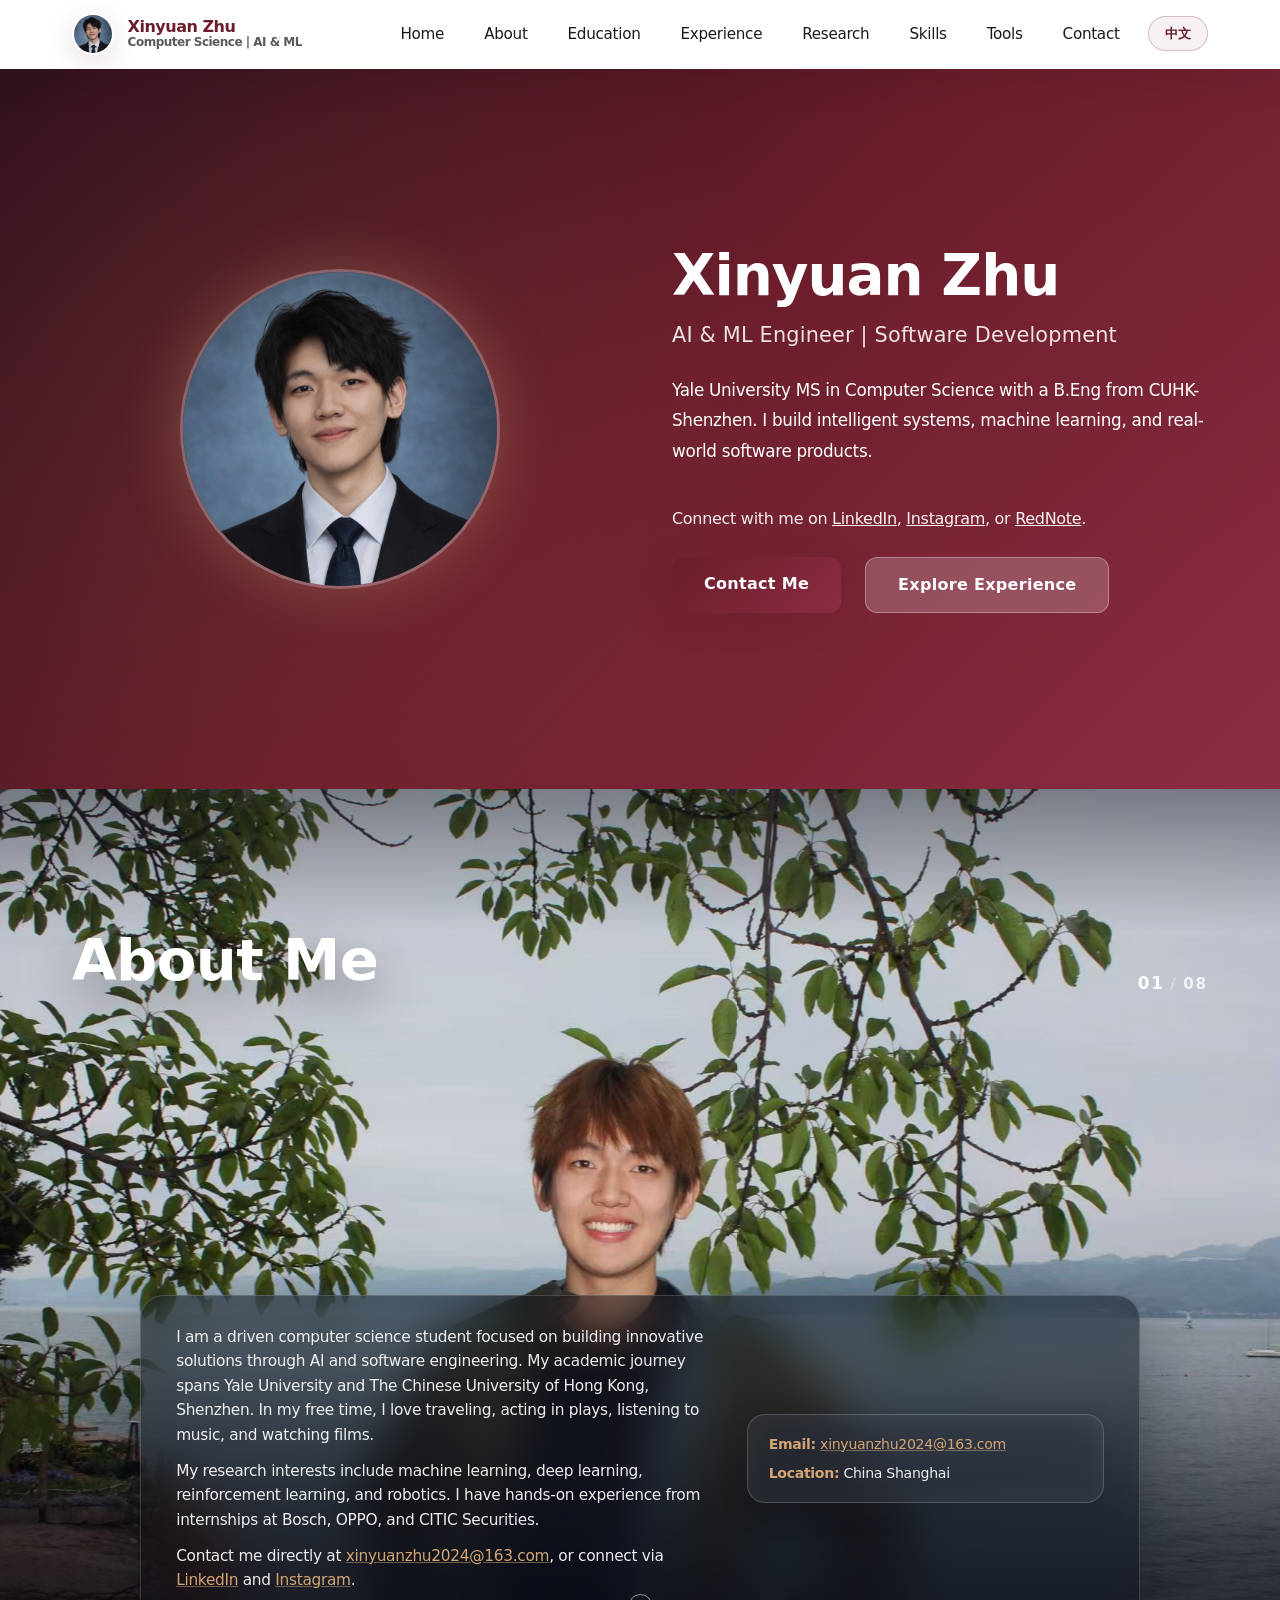
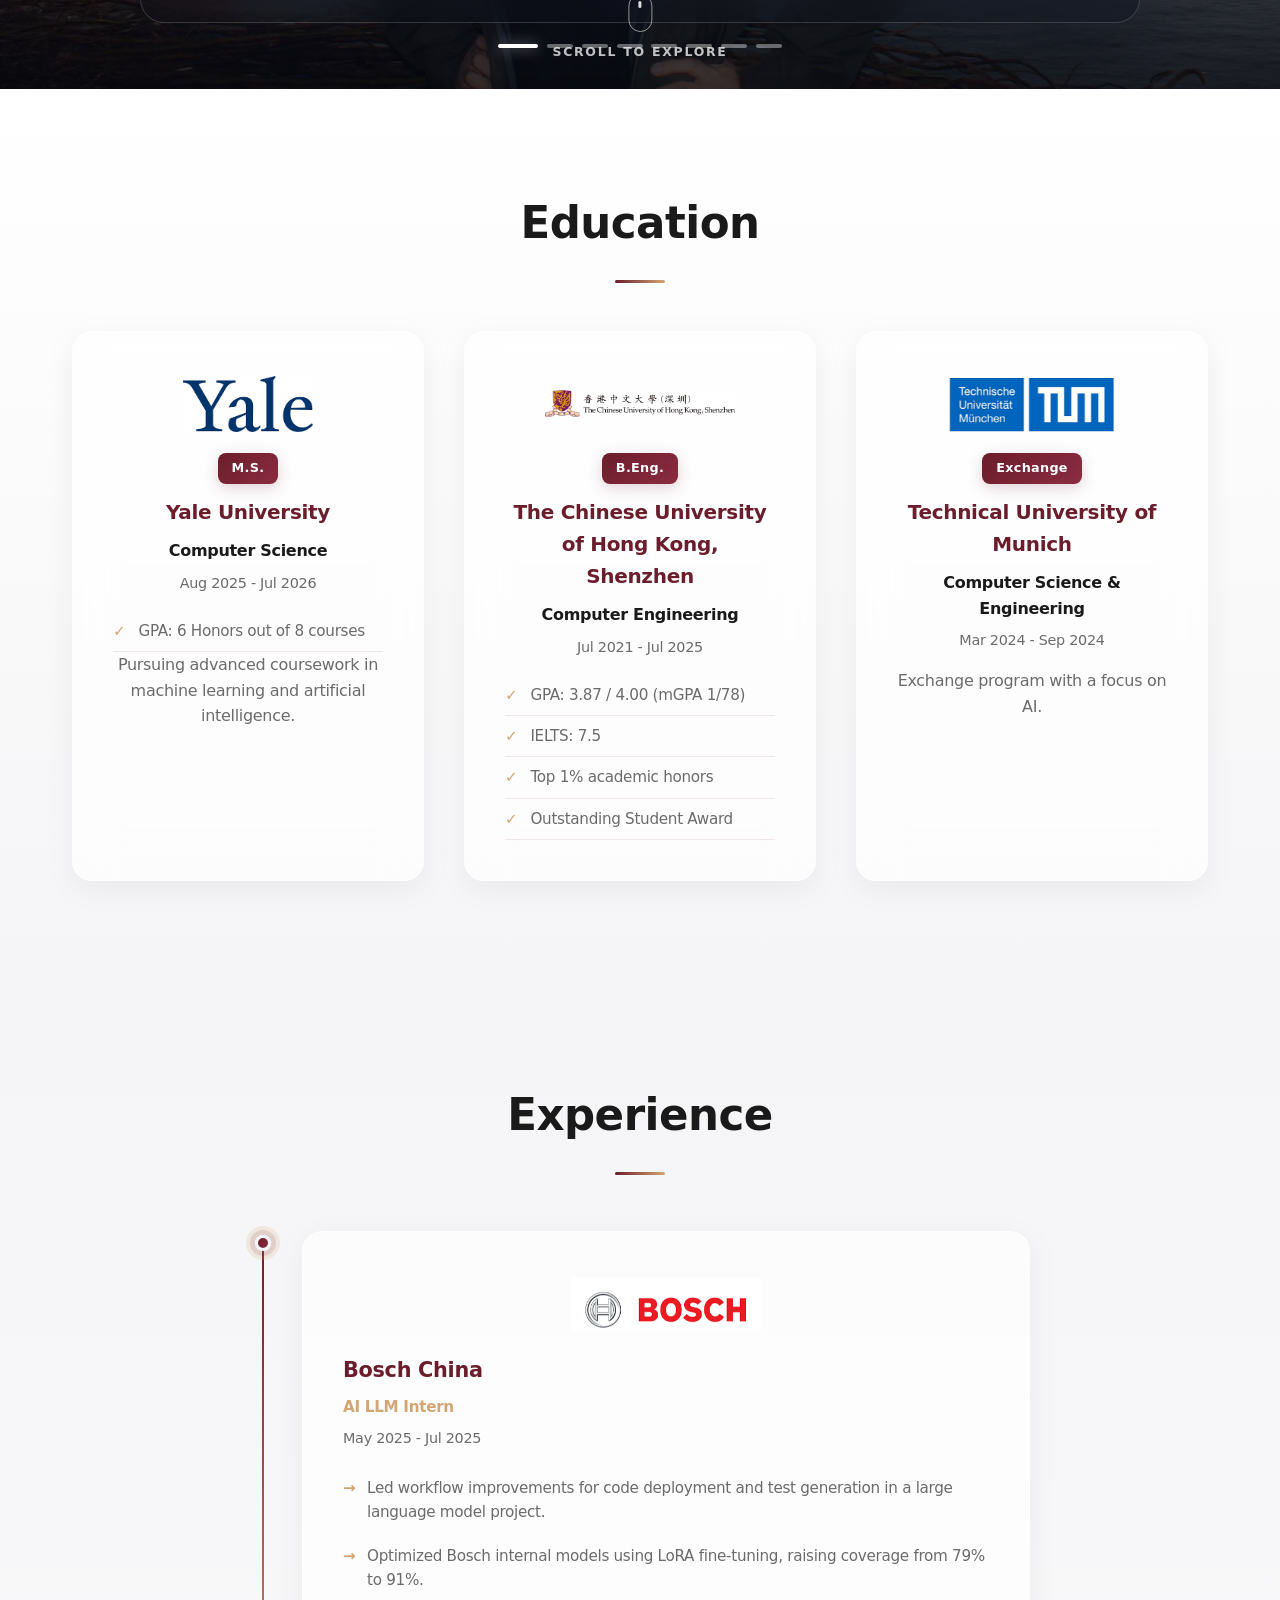
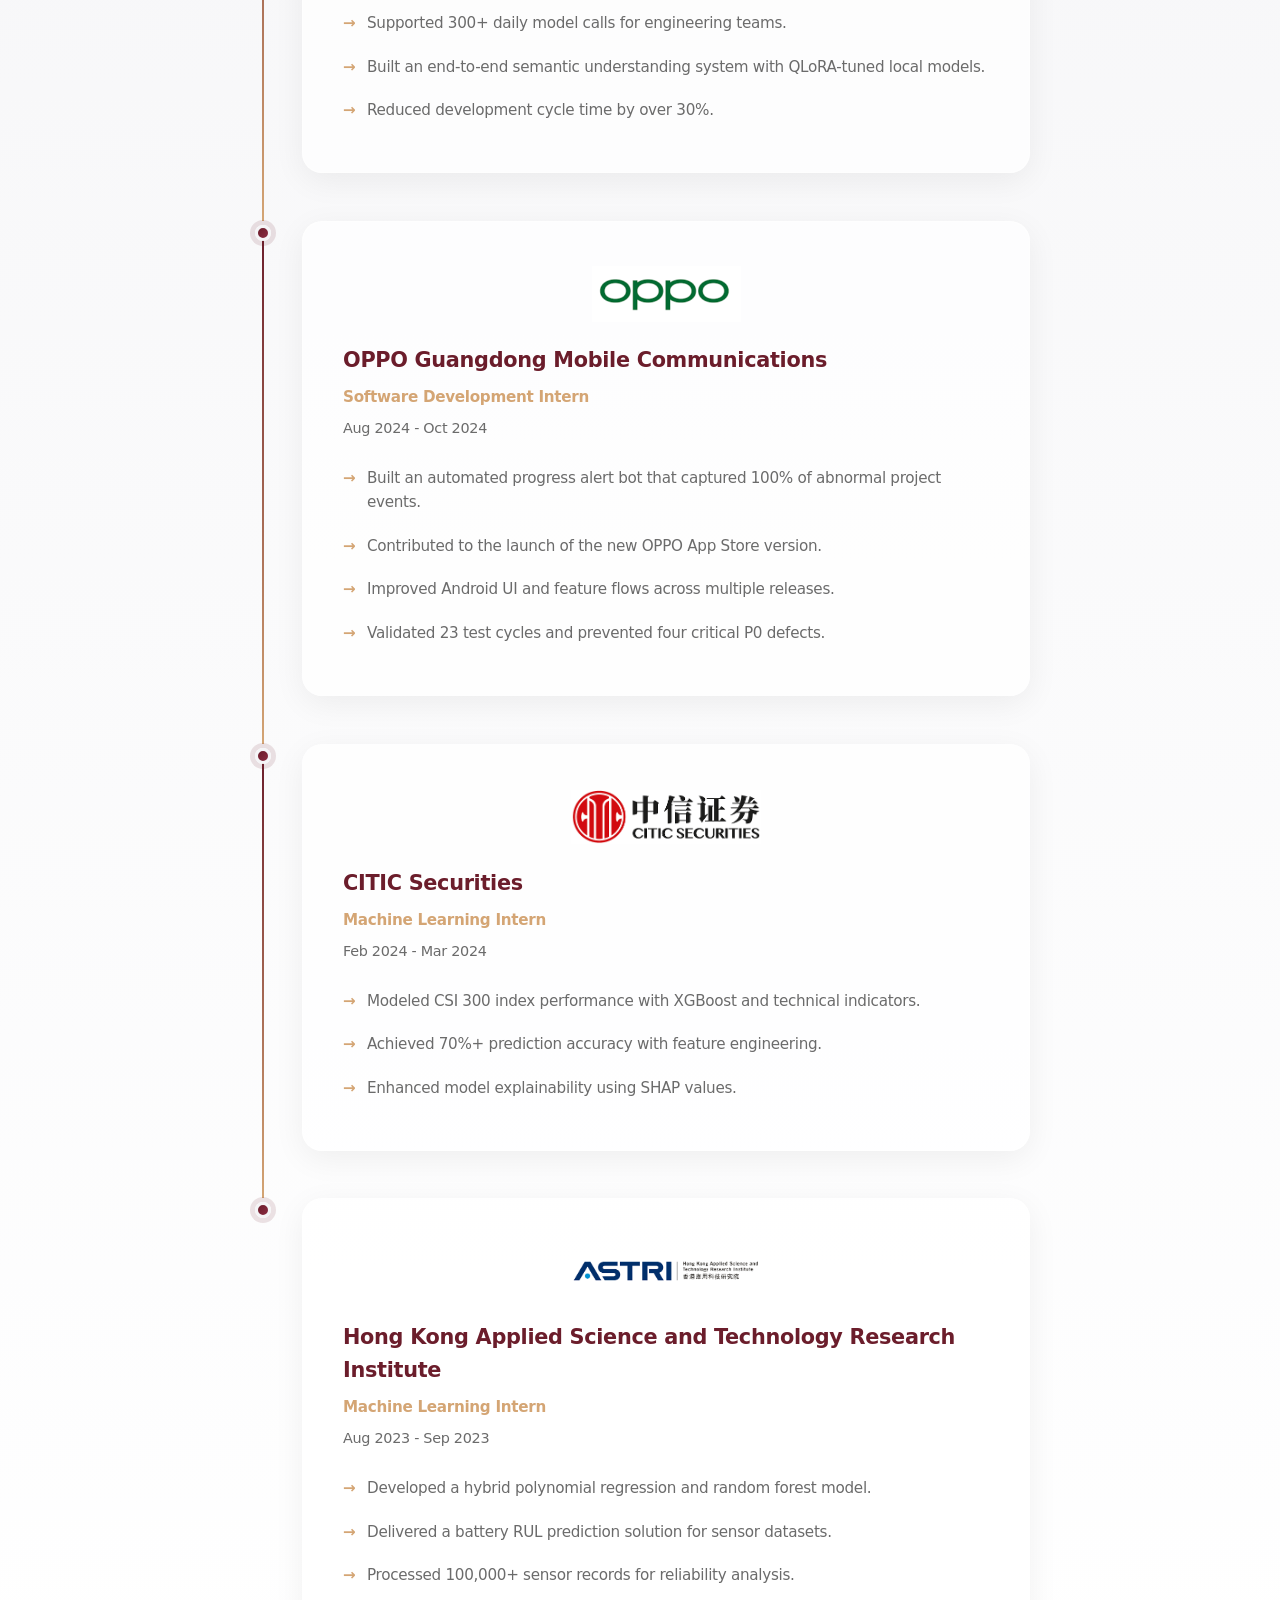
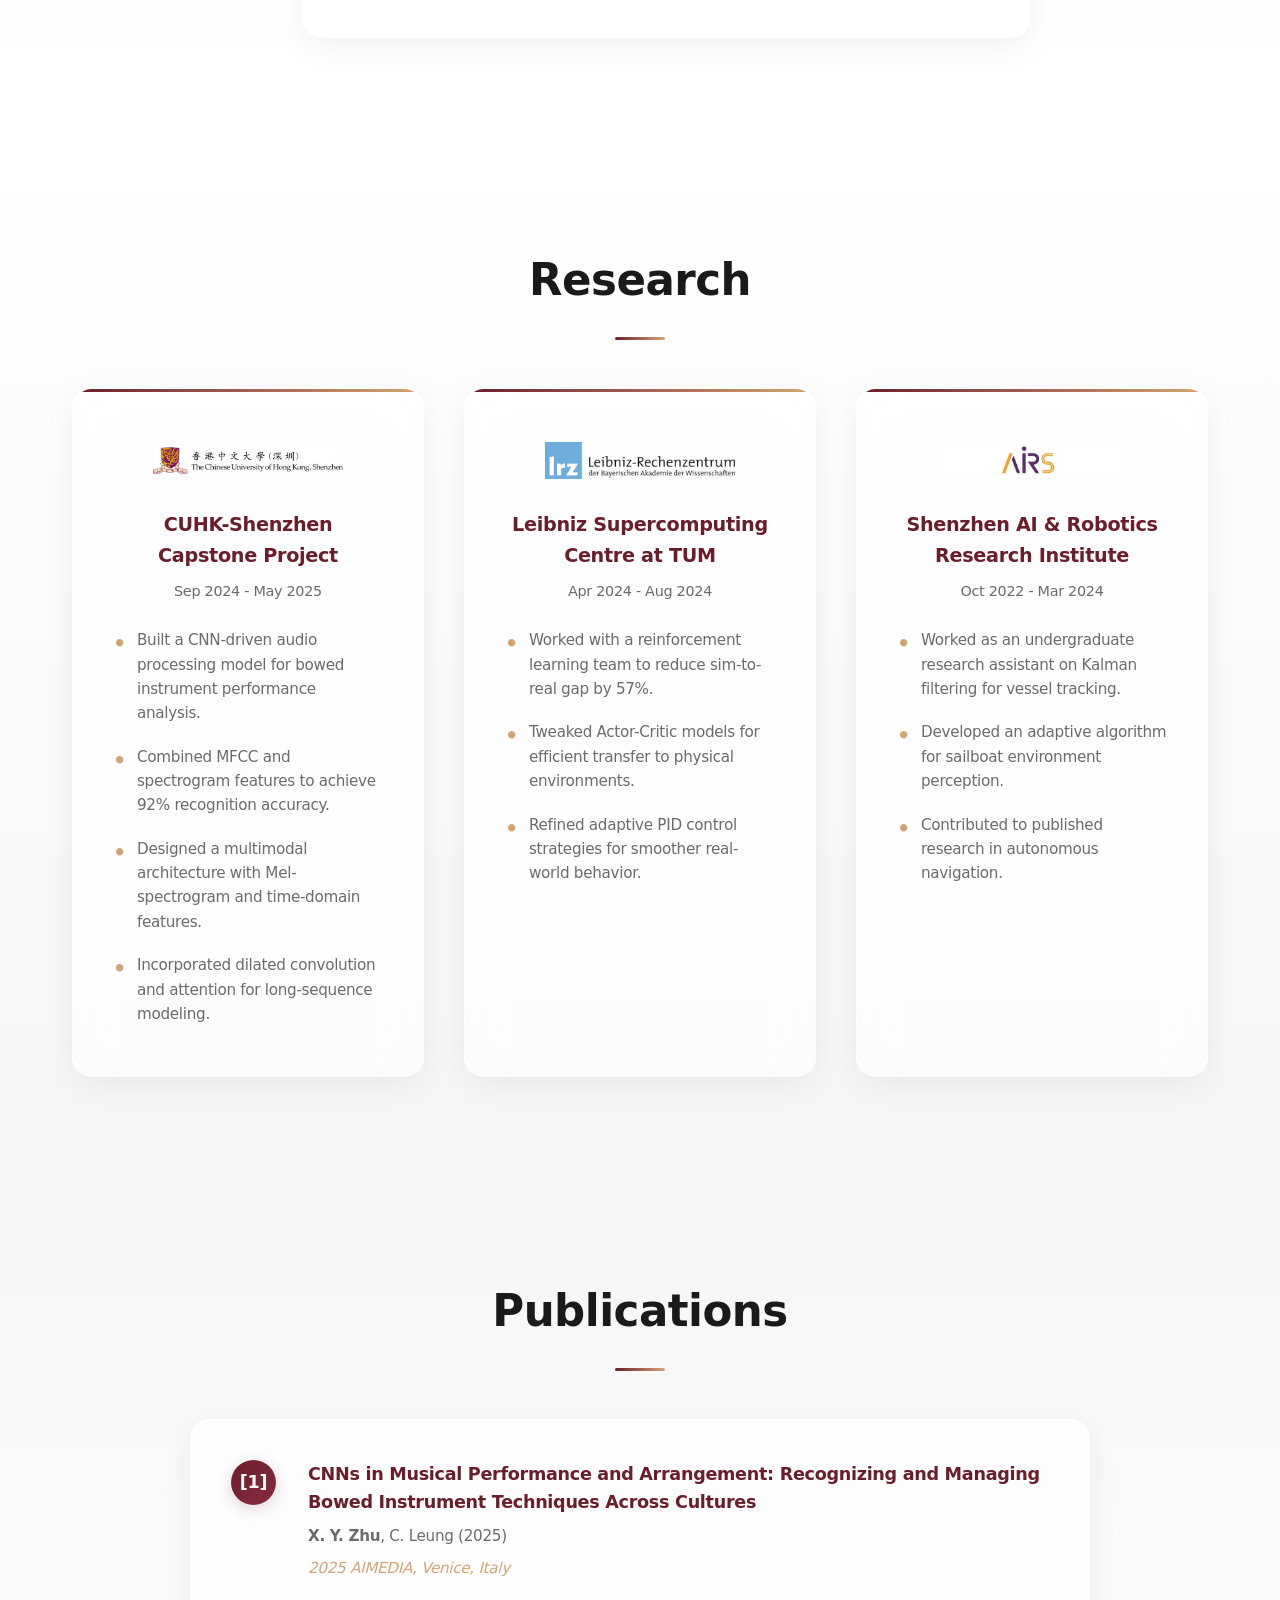
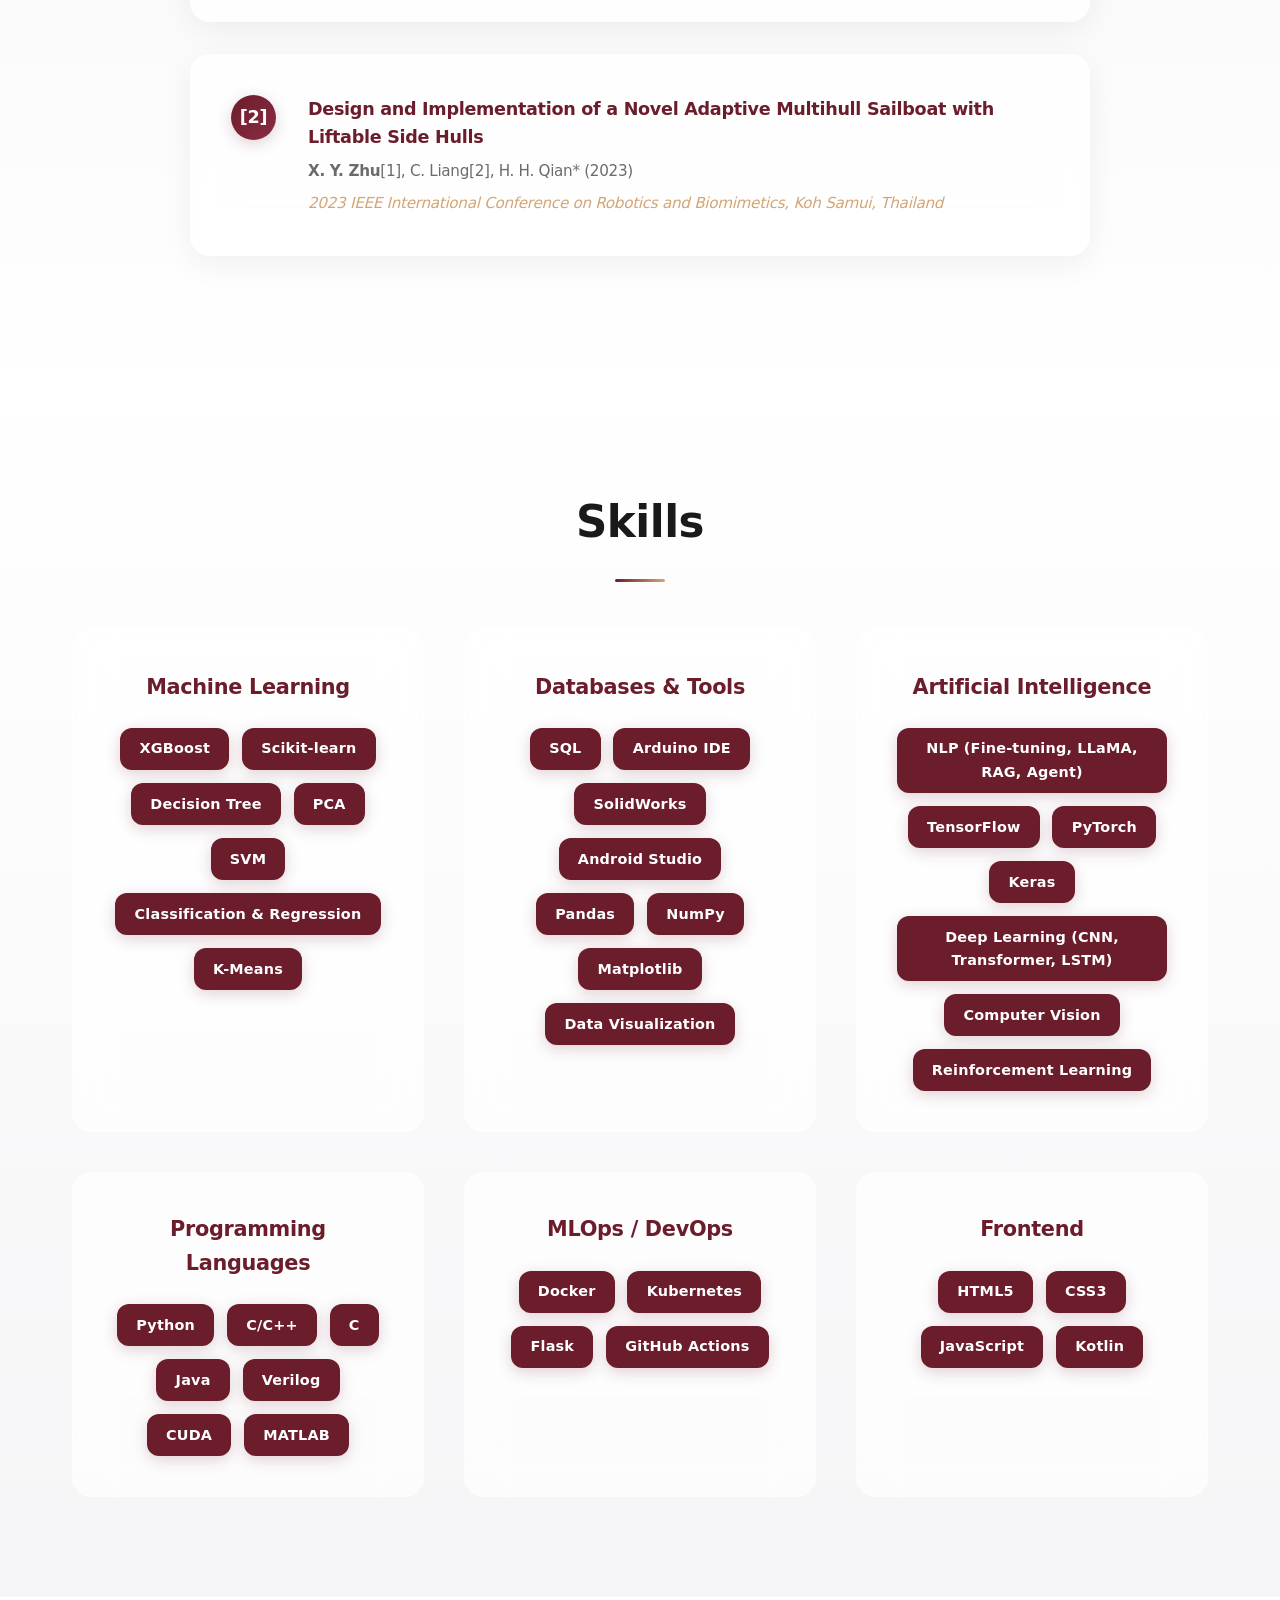
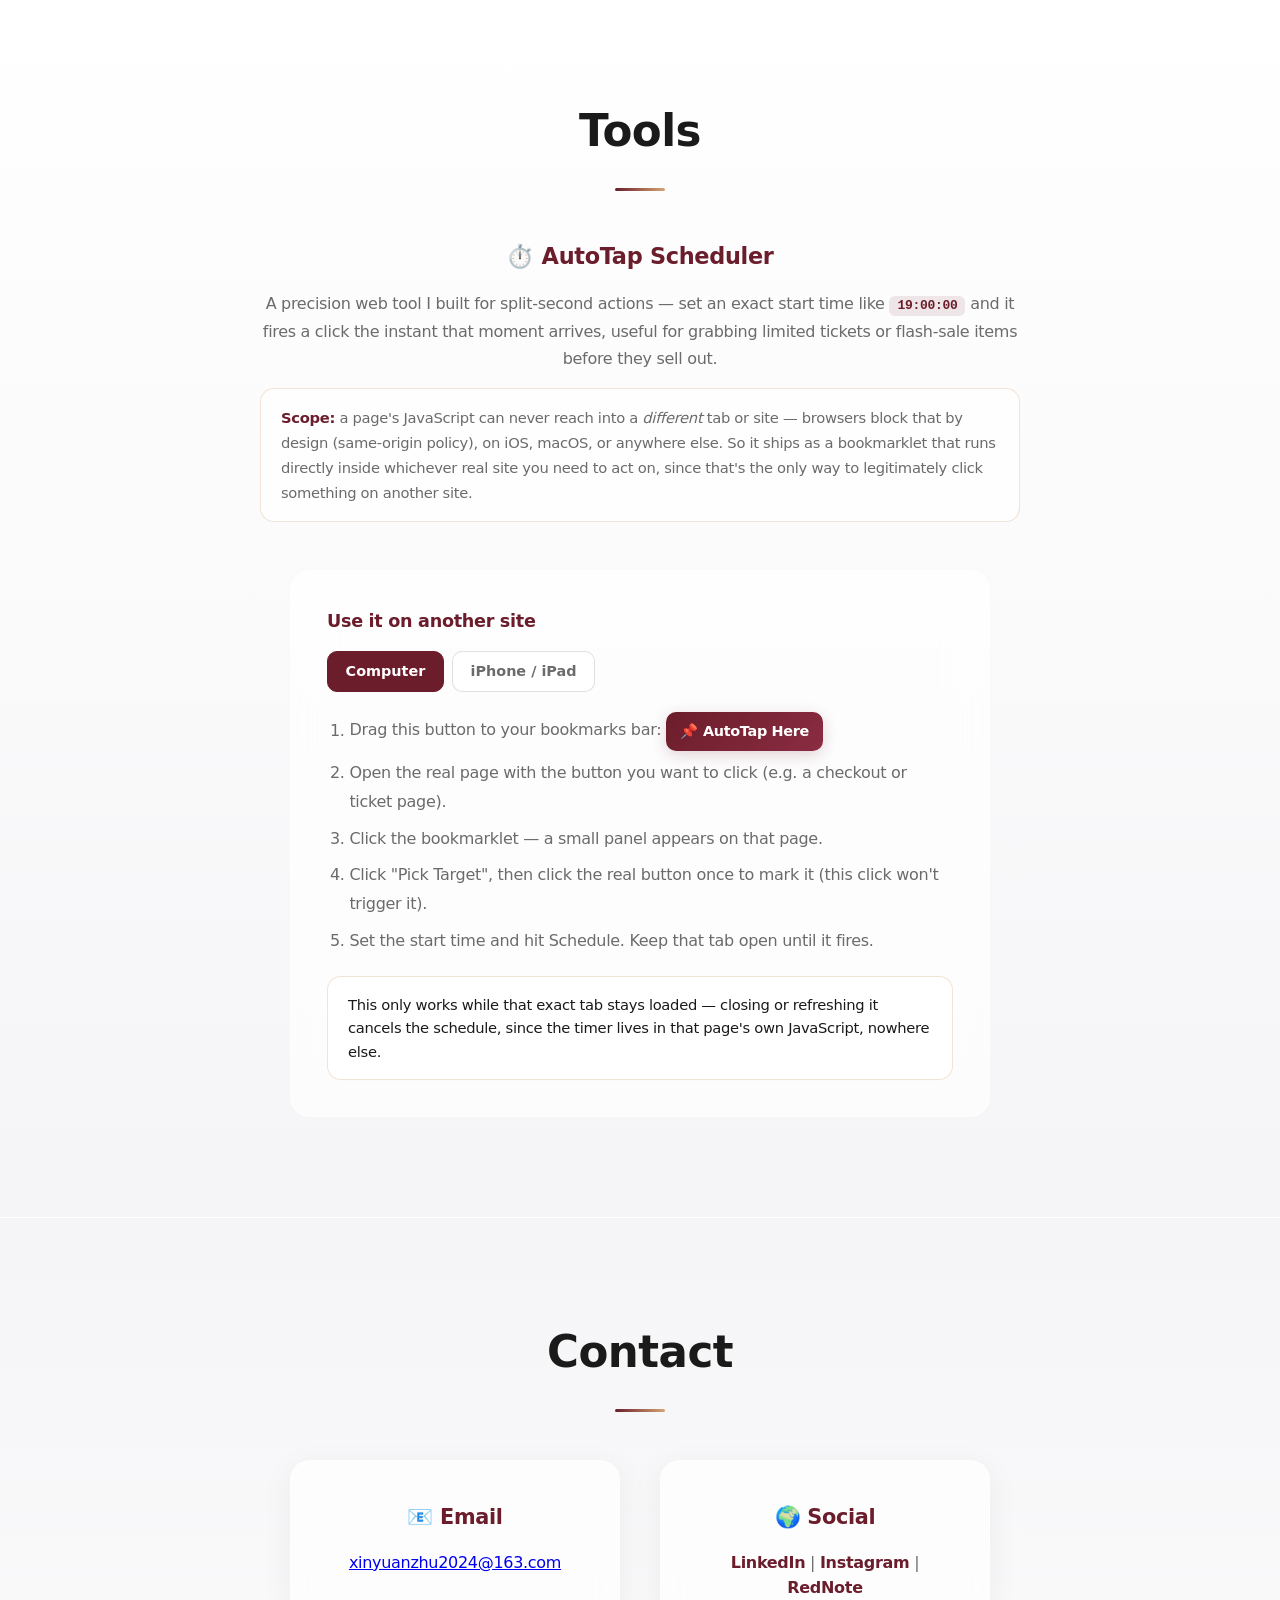
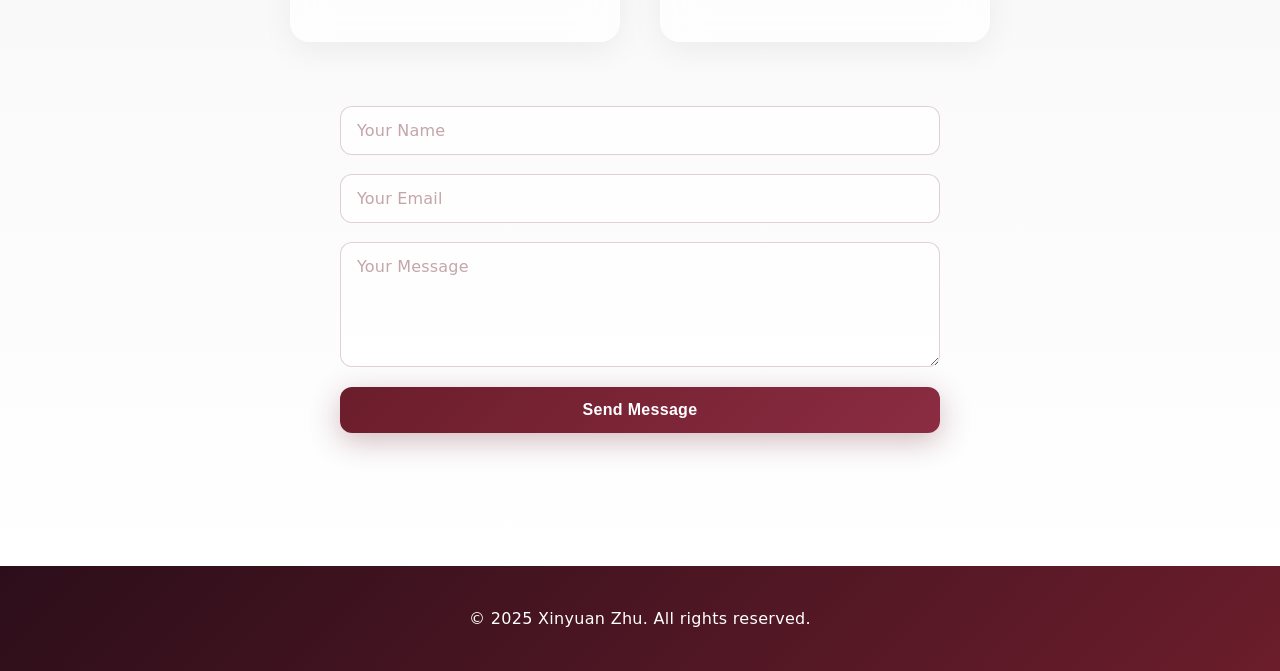
==== commit c0fc5772: "upload version 4.2 (modified to tools on iPhone" ====
--- a/index.html
+++ b/index.html
@@ -448,43 +448,42 @@
                 </p>
                 <p class="tools-scope-note">
                     <strong>Scope:</strong> a page's JavaScript can never reach into a <em>different</em> tab or site
-                    — browsers block that by design (same-origin policy), on iOS, macOS, or anywhere else. So this
-                    ships two ways to use it: a live demo below that clicks a button on this same page, and a
-                    bookmarklet that runs the identical engine directly inside whichever real site you need to act
-                    on, since that's the only way to legitimately click something on another site.
+                    — browsers block that by design (same-origin policy), on iOS, macOS, or anywhere else. So it
+                    ships as a bookmarklet that runs directly inside whichever real site you need to act on, since
+                    that's the only way to legitimately click something on another site.
                 </p>
-            </div>
-
-            <div class="autotap-demo" id="autotapDemo">
-                <div class="autotap-target-wrap">
-                    <button type="button" class="autotap-target" id="autotapTarget">
-                        <span class="autotap-target-icon" aria-hidden="true">🎟️</span>
-                        <span>Grab Now</span>
-                    </button>
-                    <p class="autotap-target-caption">Demo target — gets auto-clicked at your scheduled time</p>
-                </div>
-
-                <div class="autotap-controls">
-                    <label class="autotap-label" for="autotapTime">Start time</label>
-                    <div class="autotap-input-row">
-                        <input type="time" step="1" id="autotapTime" class="autotap-time-input">
-                        <button type="button" class="btn btn-primary autotap-arm-btn" id="autotapArmBtn">Schedule</button>
-                        <button type="button" class="btn btn-secondary autotap-cancel-btn" id="autotapCancelBtn" hidden>Cancel</button>
-                    </div>
-                    <p class="autotap-status" id="autotapStatus" role="status" aria-live="polite">Pick a time and hit Schedule.</p>
-                    <ul class="autotap-log" id="autotapLog" aria-live="polite"></ul>
-                </div>
             </div>
 
             <div class="autotap-bookmarklet">
                 <h3 class="autotap-bookmarklet-title">Use it on another site</h3>
-                <ol class="autotap-bookmarklet-steps">
-                    <li>Drag this button to your bookmarks bar: <a href="javascript:void(0);" id="autotapBookmarkletLink" class="autotap-bookmarklet-btn" onclick="return false;">📌 AutoTap Here</a></li>
-                    <li>Open the real page with the button you want to click (e.g. a checkout or ticket page).</li>
-                    <li>Click the bookmarklet — a small panel appears on that page.</li>
-                    <li>Click "Pick Target", then click the real button once to mark it (this click won't trigger it).</li>
-                    <li>Set the start time and hit Schedule. Keep that tab open until it fires.</li>
-                </ol>
+
+                <div class="autotap-install-tabs" role="tablist">
+                    <button type="button" class="autotap-install-tab is-active" id="autotapTabDesktop" role="tab" aria-selected="true">Computer</button>
+                    <button type="button" class="autotap-install-tab" id="autotapTabIos" role="tab" aria-selected="false">iPhone / iPad</button>
+                </div>
+
+                <div class="autotap-install-panel" id="autotapPanelDesktop">
+                    <ol class="autotap-bookmarklet-steps">
+                        <li>Drag this button to your bookmarks bar: <a href="javascript:void(0);" id="autotapBookmarkletLink" class="autotap-bookmarklet-btn" onclick="return false;">📌 AutoTap Here</a></li>
+                        <li>Open the real page with the button you want to click (e.g. a checkout or ticket page).</li>
+                        <li>Click the bookmarklet — a small panel appears on that page.</li>
+                        <li>Click "Pick Target", then click the real button once to mark it (this click won't trigger it).</li>
+                        <li>Set the start time and hit Schedule. Keep that tab open until it fires.</li>
+                    </ol>
+                </div>
+
+                <div class="autotap-install-panel" id="autotapPanelIos" hidden>
+                    <ol class="autotap-bookmarklet-steps">
+                        <li>Tap <button type="button" id="autotapCopyBtn" class="autotap-copy-btn">📋 Copy Bookmarklet Code</button></li>
+                        <li>In Safari, open any page, tap the book icon, then <strong>Add Bookmark</strong> → Save.</li>
+                        <li>Tap the book icon again → <strong>Edit</strong> → tap the bookmark you just made.</li>
+                        <li>Clear the address field, tap it, and <strong>Paste</strong> the copied code, then tap Done.</li>
+                        <li>Open the real ticket/checkout page, then tap that bookmark from your Bookmarks list.</li>
+                        <li>Tap "Pick Target", mark the real button, set the time, and Schedule — keep the tab open until it fires.</li>
+                    </ol>
+                    <p class="autotap-copy-status" id="autotapCopyStatus" role="status" aria-live="polite"></p>
+                </div>
+
                 <p class="tools-scope-note">
                     This only works while that exact tab stays loaded — closing or refreshing it cancels the
                     schedule, since the timer lives in that page's own JavaScript, nowhere else.
--- a/assets/styles.css
+++ b/assets/styles.css
@@ -1527,131 +1527,6 @@
     color: var(--primary-color);
 }
 
-.autotap-demo {
-    max-width: 900px;
-    margin: 0 auto;
-    display: grid;
-    grid-template-columns: minmax(220px, 320px) 1fr;
-    gap: clamp(1.5rem, 4vw, 3rem);
-    align-items: center;
-    background: var(--glass-light);
-    backdrop-filter: blur(20px) saturate(180%);
-    -webkit-backdrop-filter: blur(20px) saturate(180%);
-    border: 1px solid rgba(255, 255, 255, 0.3);
-    border-radius: 24px;
-    padding: clamp(1.75rem, 4.5vw, 3rem);
-    box-shadow: 0 8px 32px rgba(0, 0, 0, 0.06);
-}
-
-.autotap-target-wrap {
-    text-align: center;
-}
-
-.autotap-target {
-    width: 100%;
-    border: none;
-    border-radius: 18px;
-    padding: clamp(1.75rem, 5vw, 2.5rem) 1rem;
-    background: linear-gradient(135deg, var(--primary-color), var(--primary-light));
-    color: var(--bg-white);
-    font-size: 1.1rem;
-    font-weight: 700;
-    cursor: pointer;
-    box-shadow: 0 10px 30px rgba(107, 29, 43, 0.25);
-    transition: var(--transition);
-    display: flex;
-    flex-direction: column;
-    align-items: center;
-    gap: 0.5rem;
-}
-
-.autotap-target-icon {
-    font-size: 2rem;
-}
-
-.autotap-target:hover {
-    transform: translateY(-2px) scale(1.02);
-}
-
-.autotap-target.is-firing {
-    animation: autotapFire 0.5s cubic-bezier(0.34, 1.56, 0.64, 1);
-}
-
-@keyframes autotapFire {
-    0% { box-shadow: 0 10px 30px rgba(107, 29, 43, 0.25); }
-    30% { transform: scale(0.94); box-shadow: 0 0 0 14px rgba(212, 165, 116, 0.35); }
-    100% { transform: scale(1); box-shadow: 0 10px 30px rgba(107, 29, 43, 0.25); }
-}
-
-.autotap-target-caption {
-    margin-top: 0.85rem;
-    font-size: 0.82rem;
-    color: var(--text-light);
-}
-
-.autotap-label {
-    display: block;
-    font-weight: 600;
-    color: var(--text-dark);
-    margin-bottom: 0.5rem;
-}
-
-.autotap-input-row {
-    display: flex;
-    flex-wrap: wrap;
-    gap: 0.75rem;
-    align-items: center;
-}
-
-.autotap-time-input {
-    font-family: inherit;
-    font-size: 1rem;
-    padding: 0.65rem 0.9rem;
-    border-radius: 10px;
-    border: 1px solid rgba(0, 0, 0, 0.12);
-    background: var(--bg-white);
-    color: var(--text-dark);
-}
-
-.autotap-input-row .btn {
-    padding: 0.65rem 1.4rem;
-    font-size: 0.95rem;
-}
-
-.autotap-status {
-    margin-top: 1rem;
-    font-size: 0.92rem;
-    color: var(--text-light);
-    min-height: 1.4em;
-}
-
-.autotap-status.is-armed {
-    color: var(--primary-color);
-    font-weight: 600;
-}
-
-.autotap-status.is-fired {
-    color: #2f7a4d;
-    font-weight: 600;
-}
-
-.autotap-log {
-    list-style: none;
-    margin-top: 0.75rem;
-    display: flex;
-    flex-direction: column;
-    gap: 0.35rem;
-    font-family: ui-monospace, SFMono-Regular, Menlo, monospace;
-    font-size: 0.82rem;
-    color: var(--text-light);
-}
-
-@media (max-width: 768px) {
-    .autotap-demo {
-        grid-template-columns: 1fr;
-    }
-}
-
 .autotap-bookmarklet {
     max-width: 700px;
     margin: clamp(2rem, 5vw, 3rem) auto 0;
@@ -1691,6 +1566,60 @@
     text-decoration: none;
     cursor: grab;
     box-shadow: 0 4px 15px rgba(107, 29, 43, 0.2);
+}
+
+.autotap-install-tabs {
+    display: flex;
+    gap: 0.5rem;
+    margin-bottom: 1.25rem;
+}
+
+.autotap-install-tab {
+    font: inherit;
+    font-size: 0.9rem;
+    font-weight: 600;
+    padding: 0.5rem 1.1rem;
+    border-radius: 10px;
+    border: 1px solid rgba(0, 0, 0, 0.12);
+    background: var(--bg-white);
+    color: var(--text-light);
+    cursor: pointer;
+    transition: var(--transition-smooth);
+}
+
+.autotap-install-tab.is-active {
+    background: var(--primary-color);
+    color: var(--bg-white);
+    border-color: var(--primary-color);
+}
+
+.autotap-copy-btn {
+    font: inherit;
+    font-size: 0.9rem;
+    font-weight: 600;
+    padding: 0.4rem 0.9rem;
+    border-radius: 10px;
+    border: none;
+    background: linear-gradient(135deg, var(--primary-color), var(--primary-light));
+    color: var(--bg-white);
+    cursor: pointer;
+    box-shadow: 0 4px 15px rgba(107, 29, 43, 0.2);
+}
+
+.autotap-copy-status {
+    font-size: 0.88rem;
+    min-height: 1.3em;
+    color: var(--text-light);
+}
+
+.autotap-copy-status.is-success {
+    color: #2f7a4d;
+    font-weight: 600;
+}
+
+.autotap-copy-status.is-error {
+    color: var(--primary-color);
+    font-weight: 600;
 }
 
 .autotap-bookmarklet .tools-scope-note {
